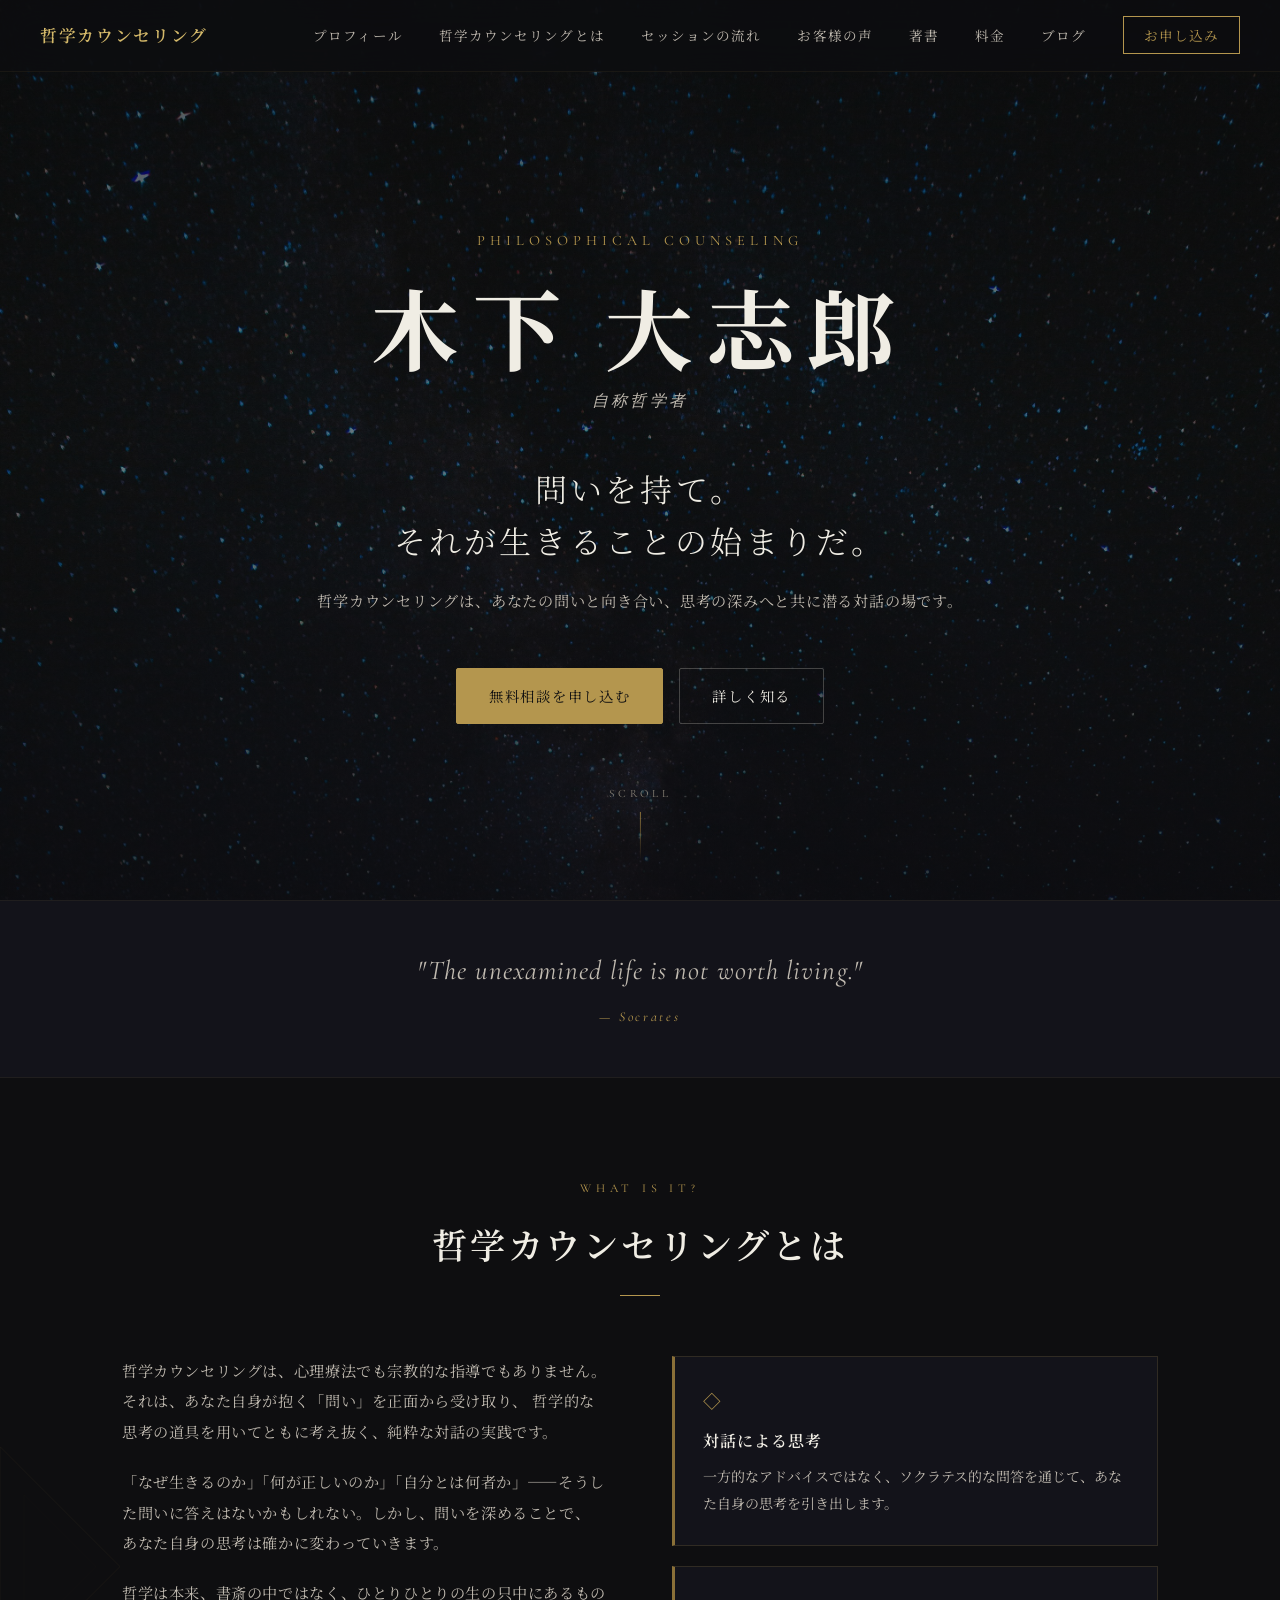
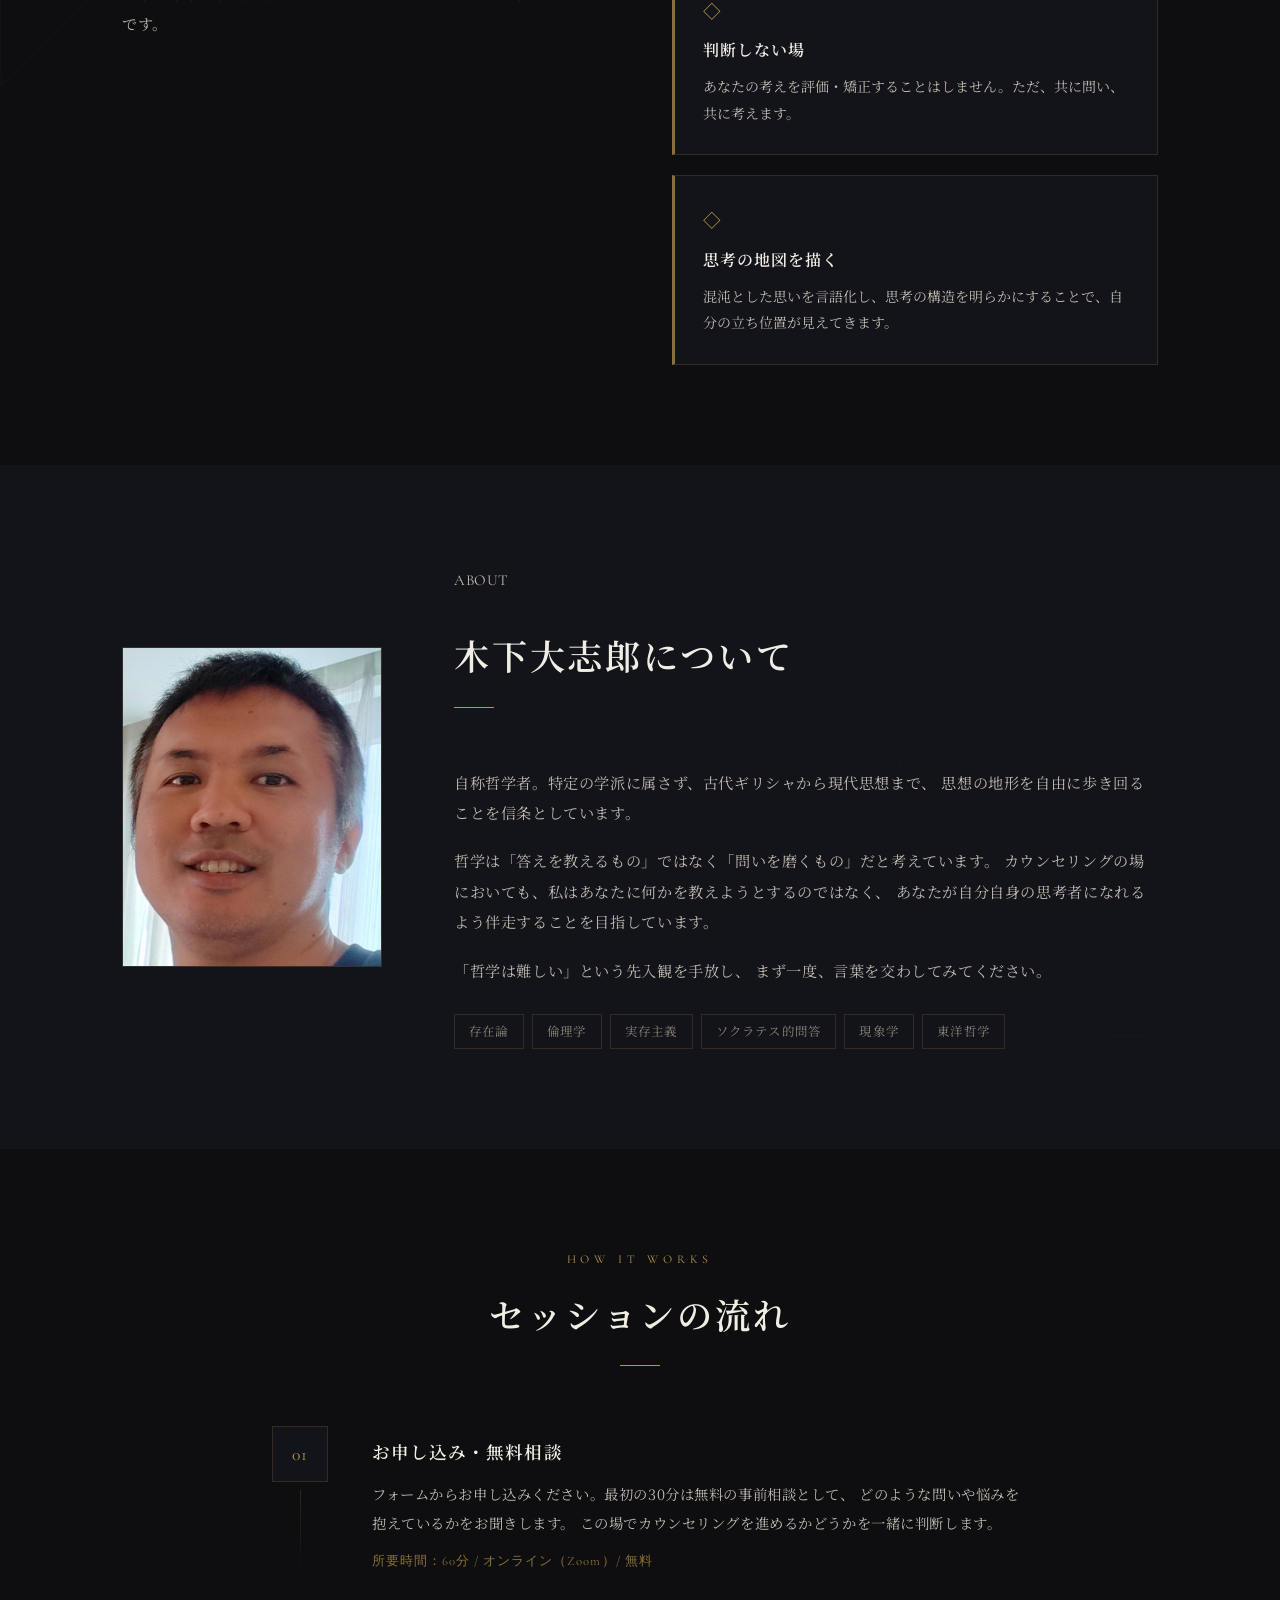
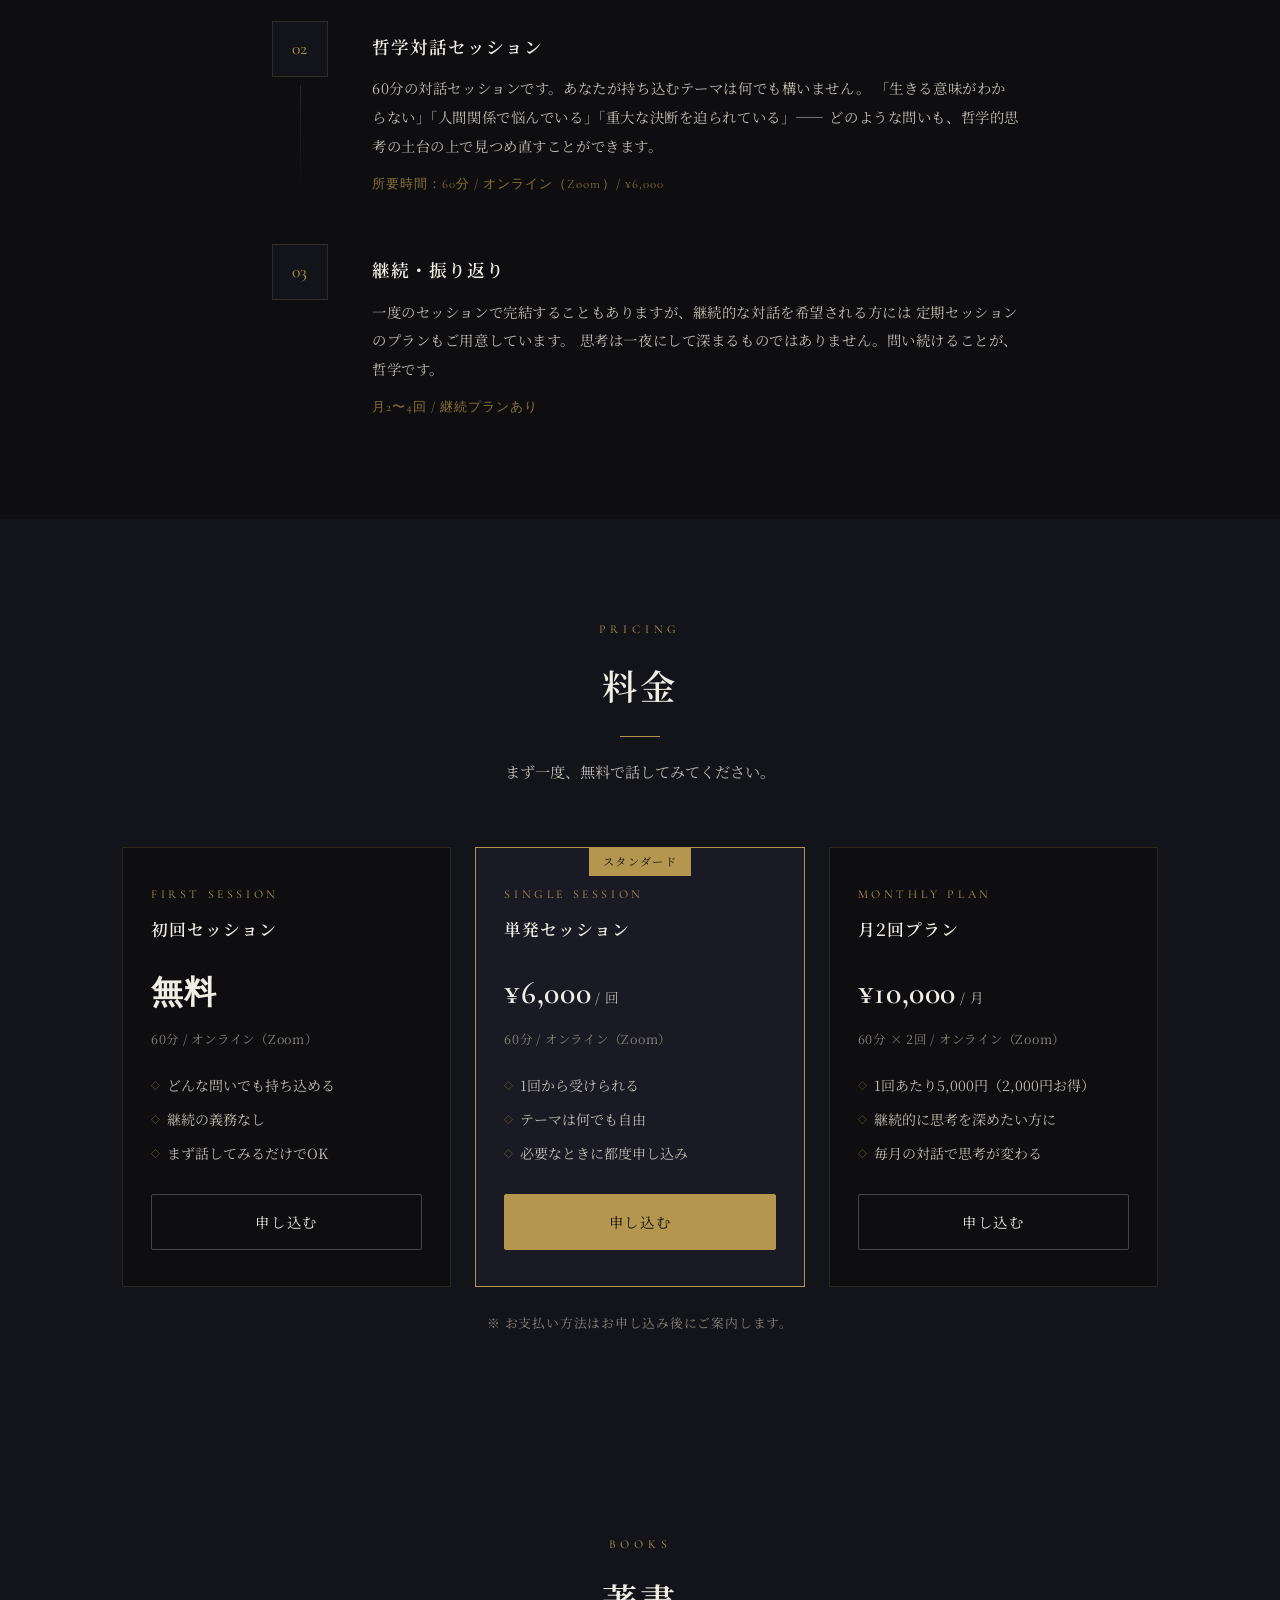
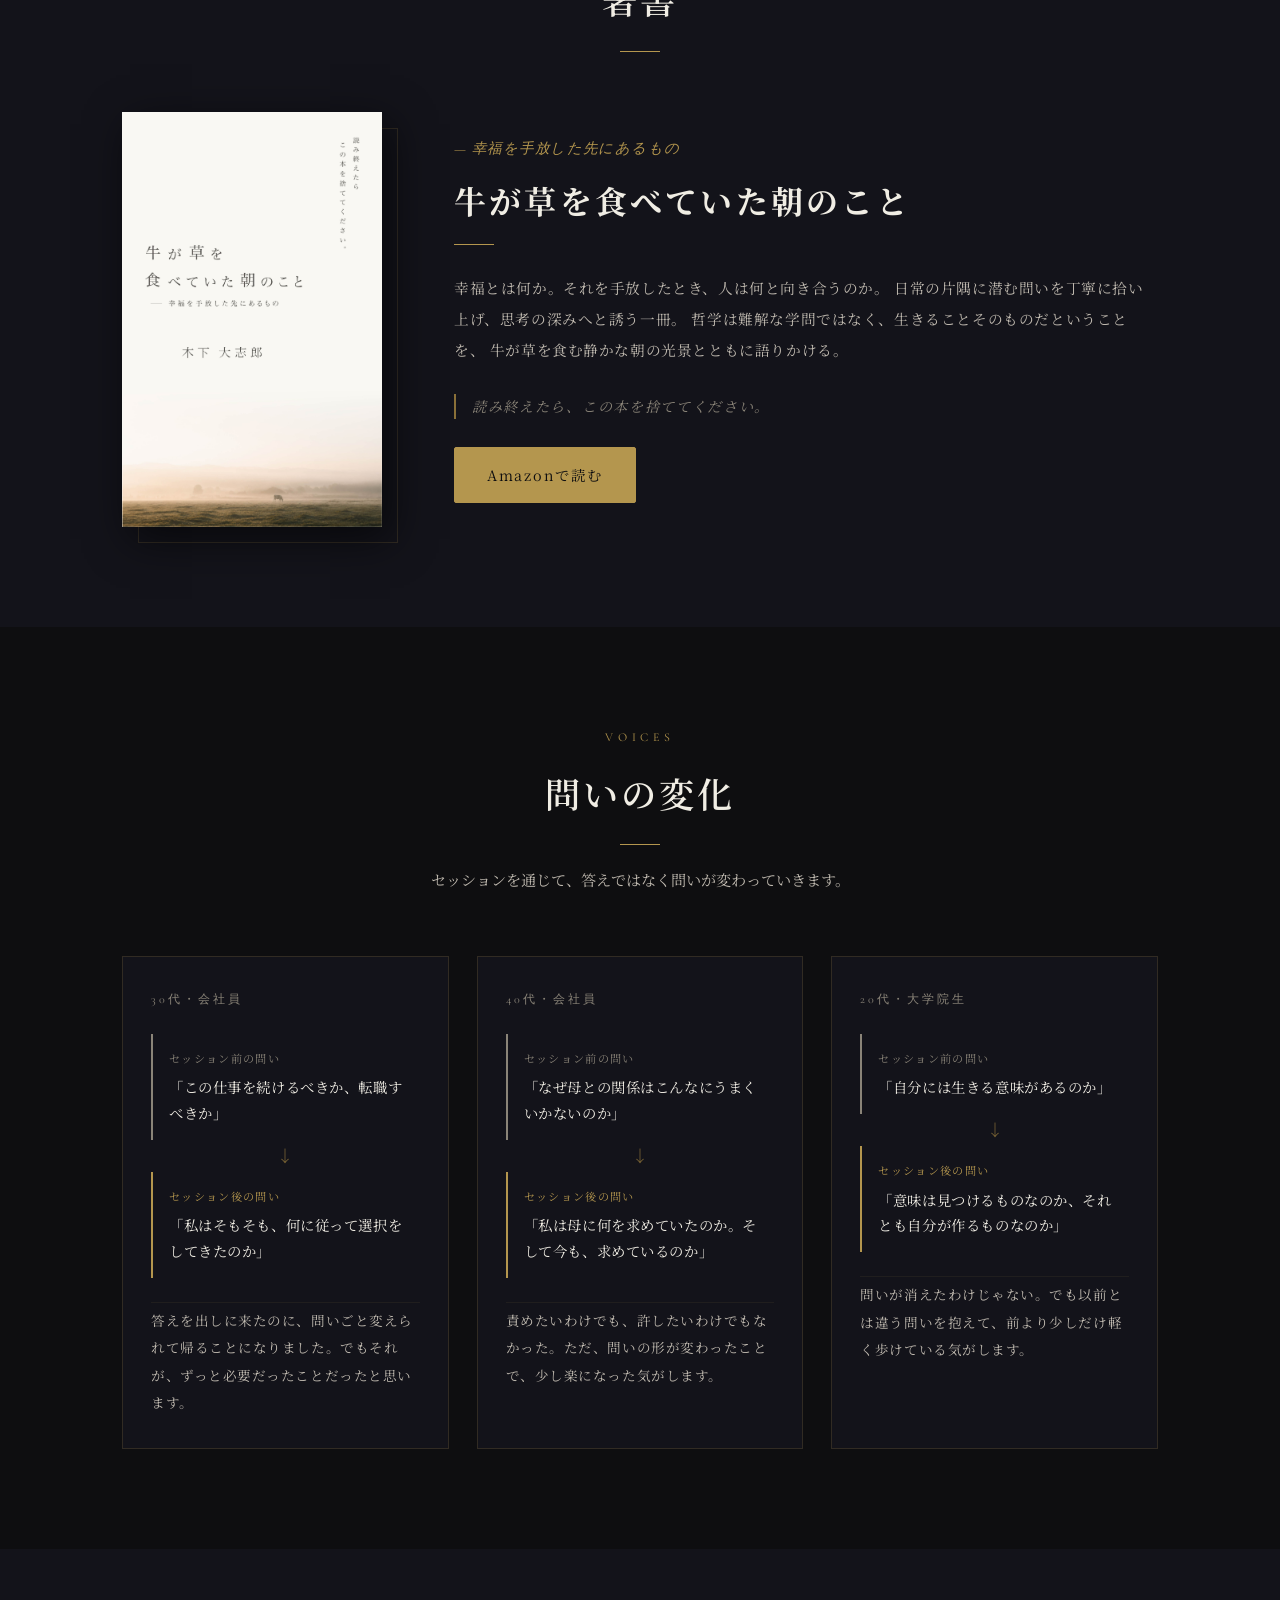
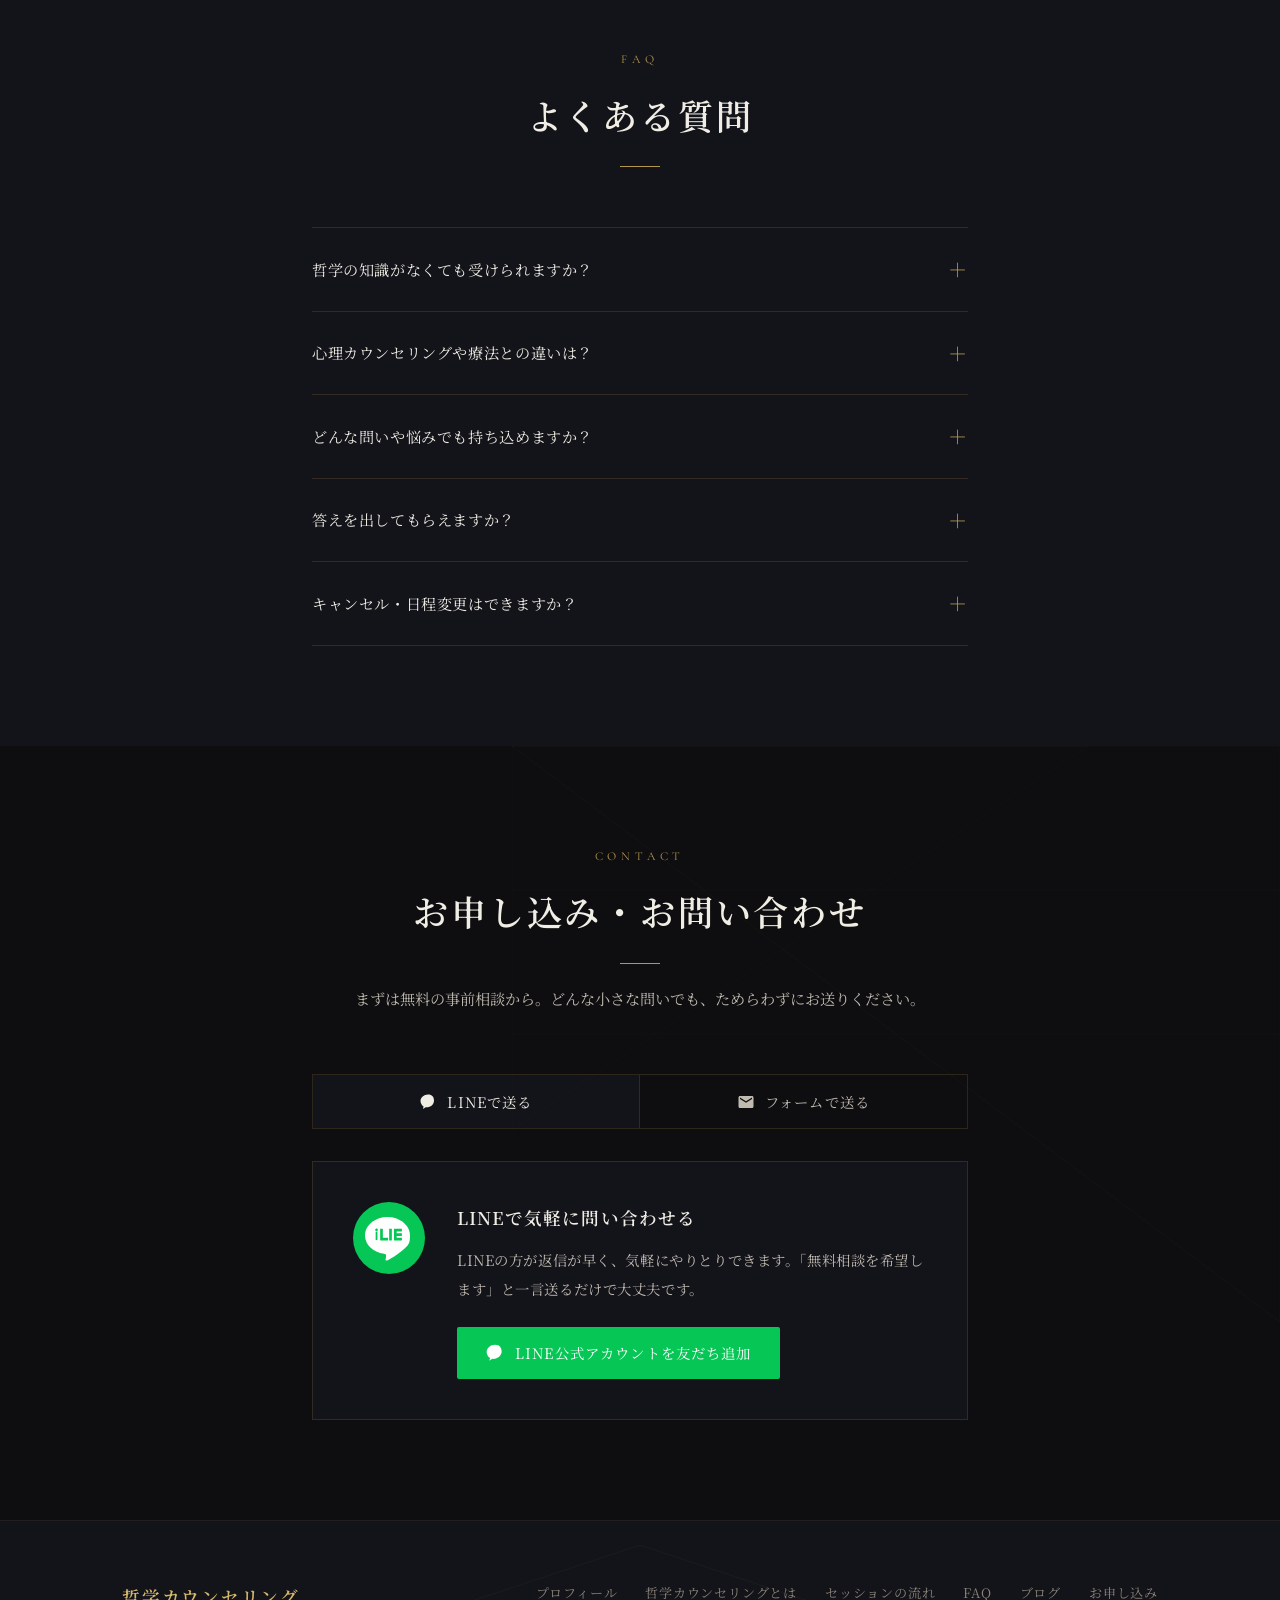
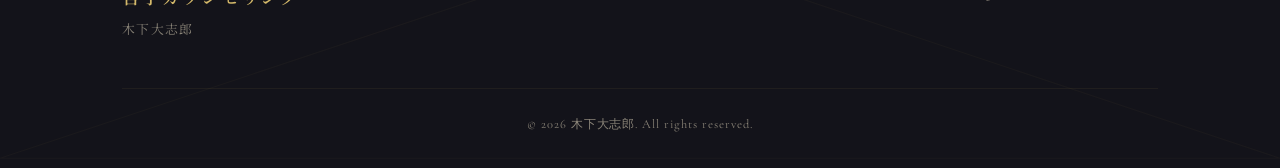
==== index.html @ 16aad07f "fix: ホームページを最新版に戻しブログリンクを追加" ====
<!DOCTYPE html>
<html lang="ja">
<head>
  <meta charset="UTF-8" />
  <meta name="viewport" content="width=device-width, initial-scale=1.0" />
  <title>哲学カウンセリング</title>
  <link rel="stylesheet" href="style.css" />
  <link rel="preconnect" href="https://fonts.googleapis.com" />
  <link rel="preconnect" href="https://fonts.gstatic.com" crossorigin />
  <link href="https://fonts.googleapis.com/css2?family=Noto+Serif+JP:wght@300;400;600;700&family=Shippori+Mincho:wght@400;600;700&family=Cormorant+Garamond:ital,wght@0,300;0,400;0,600;1,300;1,400&display=swap" rel="stylesheet" />
</head>
<body>

  <!-- Navigation -->
  <nav class="nav">
    <div class="nav__logo">哲学カウンセリング</div>
    <ul class="nav__links">
      <li><a href="#about">プロフィール</a></li>
      <li><a href="#what">哲学カウンセリングとは</a></li>
      <li><a href="#flow">セッションの流れ</a></li>
      <li><a href="#voices">お客様の声</a></li>
      <li><a href="#books">著書</a></li>
      <li><a href="#pricing">料金</a></li>
      <li><a href="blog.html">ブログ</a></li>
      <li><a href="#contact" class="nav__cta">お申し込み</a></li>
    </ul>
    <button class="nav__hamburger" aria-label="メニューを開く">
      <span></span><span></span><span></span>
    </button>
  </nav>

  <!-- Hero -->
  <section class="hero" id="top" style="background-image: url('ivana-cajina-asuyh-_ZX54-unsplash.jpg');">
    <div class="hero__geo">
    </div>
    <div class="hero__content">
      <p class="hero__label">Philosophical Counseling</p>
      <h1 class="hero__name">木下&thinsp;大志郎</h1>
      <p class="hero__title">自称哲学者</p>
      <p class="hero__copy">
        問いを持て。<br class="br-sp"/>それが生きることの始まりだ。
      </p>
      <p class="hero__sub">
        哲学カウンセリングは、あなたの問いと向き合い、思考の深みへと共に潜る対話の場です。
      </p>
      <div class="hero__actions">
        <a href="#contact" class="btn btn--primary">無料相談を申し込む</a>
        <a href="#what" class="btn btn--ghost">詳しく知る</a>
      </div>
    </div>
    <div class="hero__scroll">
      <span>scroll</span>
      <div class="hero__scroll-line"></div>
    </div>
  </section>

  <!-- Quote band -->
  <div class="quote-band">
    <div class="quote-band__inner">
      <blockquote>
        <p class="quote-band__text">"The unexamined life is not worth living."</p>
        <cite class="quote-band__cite">— Socrates</cite>
      </blockquote>
    </div>
  </div>

  <!-- What is Philosophical Counseling -->
  <section class="section what" id="what">
    <div class="section__geo-left">
      <svg viewBox="0 0 200 400" xmlns="http://www.w3.org/2000/svg">
        <polygon points="0,0 200,200 0,400" fill="none" stroke="rgba(180,150,80,0.15)" stroke-width="1.5"/>
        <polygon points="40,80 160,200 40,320" fill="none" stroke="rgba(180,150,80,0.08)" stroke-width="1"/>
      </svg>
    </div>
    <div class="container">
      <div class="section__header">
        <p class="section__label">What is it?</p>
        <h2 class="section__title">哲学カウンセリングとは</h2>
        <div class="section__rule"></div>
      </div>
      <div class="what__grid">
        <div class="what__text">
          <p>
            哲学カウンセリングは、心理療法でも宗教的な指導でもありません。それは、あなた自身が抱く「問い」を正面から受け取り、
            哲学的な思考の道具を用いてともに考え抜く、純粋な対話の実践です。
          </p>
          <p>
            「なぜ生きるのか」「何が正しいのか」「自分とは何者か」——そうした問いに答えはないかもしれない。しかし、問いを深めることで、
            あなた自身の思考は確かに変わっていきます。
          </p>
          <p>
            哲学は本来、書斎の中ではなく、ひとりひとりの生の只中にあるものです。
          </p>
        </div>
        <div class="what__cards">
          <div class="card">
            <div class="card__icon">◇</div>
            <h3 class="card__title">対話による思考</h3>
            <p class="card__text">一方的なアドバイスではなく、ソクラテス的な問答を通じて、あなた自身の思考を引き出します。</p>
          </div>
          <div class="card">
            <div class="card__icon">◇</div>
            <h3 class="card__title">判断しない場</h3>
            <p class="card__text">あなたの考えを評価・矯正することはしません。ただ、共に問い、共に考えます。</p>
          </div>
          <div class="card">
            <div class="card__icon">◇</div>
            <h3 class="card__title">思考の地図を描く</h3>
            <p class="card__text">混沌とした思いを言語化し、思考の構造を明らかにすることで、自分の立ち位置が見えてきます。</p>
          </div>
        </div>
      </div>
    </div>
  </section>

  <!-- About -->
  <section class="section about" id="about">
    <div class="about__bg-geo">
      <svg viewBox="0 0 600 600" xmlns="http://www.w3.org/2000/svg">
        <circle cx="300" cy="300" r="280" fill="none" stroke="rgba(180,150,80,0.10)" stroke-width="1"/>
        <circle cx="300" cy="300" r="200" fill="none" stroke="rgba(180,150,80,0.07)" stroke-width="1"/>
        <circle cx="300" cy="300" r="120" fill="none" stroke="rgba(180,150,80,0.05)" stroke-width="1"/>
        <polygon points="300,20 580,580 20,580" fill="none" stroke="rgba(180,150,80,0.08)" stroke-width="1"/>
      </svg>
    </div>
    <div class="container">
      <div class="about__inner">
        <div class="about__image-wrap">
          <div class="about__image-frame">
            <div class="about__image-placeholder">
              <img src="木下.png" alt="木下大志郎" class="about__photo" />
            </div>
            <div class="about__image-deco"></div>
          </div>
        </div>
        <div class="about__content">
          <div class="section__header section__header--left">
            <p class="section__label">About</p>
            <h2 class="section__title">木下大志郎について</h2>
            <div class="section__rule"></div>
          </div>
          <p>
            自称哲学者。特定の学派に属さず、古代ギリシャから現代思想まで、
            思想の地形を自由に歩き回ることを信条としています。
          </p>
          <p>
            哲学は「答えを教えるもの」ではなく「問いを磨くもの」だと考えています。
            カウンセリングの場においても、私はあなたに何かを教えようとするのではなく、
            あなたが自分自身の思考者になれるよう伴走することを目指しています。
          </p>
          <p>
            「哲学は難しい」という先入観を手放し、
            まず一度、言葉を交わしてみてください。
          </p>
          <div class="about__tags">
            <span class="tag">存在論</span>
            <span class="tag">倫理学</span>
            <span class="tag">実存主義</span>
            <span class="tag">ソクラテス的問答</span>
            <span class="tag">現象学</span>
            <span class="tag">東洋哲学</span>
          </div>
        </div>
      </div>
    </div>
  </section>

  <!-- Session Flow -->
  <section class="section flow" id="flow">
    <div class="container">
      <div class="section__header">
        <p class="section__label">How it works</p>
        <h2 class="section__title">セッションの流れ</h2>
        <div class="section__rule"></div>
      </div>
      <div class="flow__steps">
        <div class="step">
          <div class="step__num-wrap">
            <div class="step__num">01</div>
            <div class="step__line"></div>
          </div>
          <div class="step__content">
            <h3 class="step__title">お申し込み・無料相談</h3>
            <p class="step__text">
              フォームからお申し込みください。最初の30分は無料の事前相談として、
              どのような問いや悩みを抱えているかをお聞きします。
              この場でカウンセリングを進めるかどうかを一緒に判断します。
            </p>
            <p class="step__meta">所要時間：60分 / オンライン（Zoom）/ 無料</p>
          </div>
        </div>
        <div class="step">
          <div class="step__num-wrap">
            <div class="step__num">02</div>
            <div class="step__line"></div>
          </div>
          <div class="step__content">
            <h3 class="step__title">哲学対話セッション</h3>
            <p class="step__text">
              60分の対話セッションです。あなたが持ち込むテーマは何でも構いません。
              「生きる意味がわからない」「人間関係で悩んでいる」「重大な決断を迫られている」——
              どのような問いも、哲学的思考の土台の上で見つめ直すことができます。
            </p>
            <p class="step__meta">所要時間：60分 / オンライン（Zoom）/ ¥6,000</p>
          </div>
        </div>
        <div class="step">
          <div class="step__num-wrap">
            <div class="step__num">03</div>
          </div>
          <div class="step__content">
            <h3 class="step__title">継続・振り返り</h3>
            <p class="step__text">
              一度のセッションで完結することもありますが、継続的な対話を希望される方には
              定期セッションのプランもご用意しています。
              思考は一夜にして深まるものではありません。問い続けることが、哲学です。
            </p>
            <p class="step__meta">月2〜4回 / 継続プランあり</p>
          </div>
        </div>
      </div>
    </div>
  </section>

  <!-- Pricing -->
  <section class="section pricing" id="pricing">
    <div class="container">
      <div class="section__header">
        <p class="section__label">Pricing</p>
        <h2 class="section__title">料金</h2>
        <div class="section__rule"></div>
        <p class="section__desc">まず一度、無料で話してみてください。</p>
      </div>
      <div class="pricing__grid">

        <div class="pricing__card">
          <p class="pricing__label">First Session</p>
          <h3 class="pricing__name">初回セッション</h3>
          <div class="pricing__price">
            <span class="pricing__amount">無料</span>
          </div>
          <p class="pricing__duration">60分 / オンライン（Zoom）</p>
          <ul class="pricing__features">
            <li>どんな問いでも持ち込める</li>
            <li>継続の義務なし</li>
            <li>まず話してみるだけでOK</li>
          </ul>
          <a href="#contact" class="btn btn--ghost btn--full">申し込む</a>
        </div>

        <div class="pricing__card pricing__card--featured">
          <p class="pricing__badge">スタンダード</p>
          <p class="pricing__label">Single Session</p>
          <h3 class="pricing__name">単発セッション</h3>
          <div class="pricing__price">
            <span class="pricing__amount">¥6,000</span>
            <span class="pricing__unit">/ 回</span>
          </div>
          <p class="pricing__duration">60分 / オンライン（Zoom）</p>
          <ul class="pricing__features">
            <li>1回から受けられる</li>
            <li>テーマは何でも自由</li>
            <li>必要なときに都度申し込み</li>
          </ul>
          <a href="#contact" class="btn btn--primary btn--full">申し込む</a>
        </div>

        <div class="pricing__card">
          <p class="pricing__label">Monthly Plan</p>
          <h3 class="pricing__name">月2回プラン</h3>
          <div class="pricing__price">
            <span class="pricing__amount">¥10,000</span>
            <span class="pricing__unit">/ 月</span>
          </div>
          <p class="pricing__duration">60分 × 2回 / オンライン（Zoom）</p>
          <ul class="pricing__features">
            <li>1回あたり5,000円（2,000円お得）</li>
            <li>継続的に思考を深めたい方に</li>
            <li>毎月の対話で思考が変わる</li>
          </ul>
          <a href="#contact" class="btn btn--ghost btn--full">申し込む</a>
        </div>

      </div>
      <p class="pricing__note">※ お支払い方法はお申し込み後にご案内します。</p>
    </div>
  </section>

  <!-- Books -->
  <section class="section books" id="books">
    <div class="container">
      <div class="section__header">
        <p class="section__label">Books</p>
        <h2 class="section__title">著書</h2>
        <div class="section__rule"></div>
      </div>
      <div class="books__inner">
        <div class="books__cover-wrap">
          <img src="牛が草を食べていた朝のこと_20260505.jpg" alt="牛が草を食べていた朝のこと" class="books__cover" />
          <div class="books__cover-shadow"></div>
        </div>
        <div class="books__content">
          <p class="books__label">— 幸福を手放した先にあるもの</p>
          <h3 class="books__title">牛が草を食べていた朝のこと</h3>
          <div class="section__rule" style="margin:0 0 28px;"></div>
          <p class="books__desc">
            幸福とは何か。それを手放したとき、人は何と向き合うのか。
            日常の片隅に潜む問いを丁寧に拾い上げ、思考の深みへと誘う一冊。
            哲学は難解な学問ではなく、生きることそのものだということを、
            牛が草を食む静かな朝の光景とともに語りかける。
          </p>
          <p class="books__read">
            読み終えたら、この本を捨ててください。
          </p>
          <div class="books__actions">
            <a class="btn btn--primary" href="https://www.amazon.co.jp/dp/B0GYP7VQJ3" target="_blank" rel="noopener">Amazonで読む</a>
          </div>
        </div>
      </div>
    </div>
  </section>

  <!-- Voices -->
  <section class="section voices" id="voices">
    <div class="container">
      <div class="section__header">
        <p class="section__label">Voices</p>
        <h2 class="section__title">問いの変化</h2>
        <div class="section__rule"></div>
        <p class="section__desc">セッションを通じて、答えではなく問いが変わっていきます。</p>
      </div>
      <div class="voices__grid">

        <div class="voice">
          <div class="voice__meta">30代・会社員</div>
          <div class="voice__flow">
            <div class="voice__block voice__block--before">
              <span class="voice__tag">セッション前の問い</span>
              <p class="voice__q">「この仕事を続けるべきか、転職すべきか」</p>
            </div>
            <div class="voice__arrow">↓</div>
            <div class="voice__block voice__block--after">
              <span class="voice__tag">セッション後の問い</span>
              <p class="voice__q">「私はそもそも、何に従って選択をしてきたのか」</p>
            </div>
          </div>
          <p class="voice__comment">答えを出しに来たのに、問いごと変えられて帰ることになりました。でもそれが、ずっと必要だったことだったと思います。</p>
        </div>

        <div class="voice">
          <div class="voice__meta">40代・会社員</div>
          <div class="voice__flow">
            <div class="voice__block voice__block--before">
              <span class="voice__tag">セッション前の問い</span>
              <p class="voice__q">「なぜ母との関係はこんなにうまくいかないのか」</p>
            </div>
            <div class="voice__arrow">↓</div>
            <div class="voice__block voice__block--after">
              <span class="voice__tag">セッション後の問い</span>
              <p class="voice__q">「私は母に何を求めていたのか。そして今も、求めているのか」</p>
            </div>
          </div>
          <p class="voice__comment">責めたいわけでも、許したいわけでもなかった。ただ、問いの形が変わったことで、少し楽になった気がします。</p>
        </div>

        <div class="voice">
          <div class="voice__meta">20代・大学院生</div>
          <div class="voice__flow">
            <div class="voice__block voice__block--before">
              <span class="voice__tag">セッション前の問い</span>
              <p class="voice__q">「自分には生きる意味があるのか」</p>
            </div>
            <div class="voice__arrow">↓</div>
            <div class="voice__block voice__block--after">
              <span class="voice__tag">セッション後の問い</span>
              <p class="voice__q">「意味は見つけるものなのか、それとも自分が作るものなのか」</p>
            </div>
          </div>
          <p class="voice__comment">問いが消えたわけじゃない。でも以前とは違う問いを抱えて、前より少しだけ軽く歩けている気がします。</p>
        </div>

      </div>
    </div>
  </section>

  <!-- FAQ -->
  <section class="section faq" id="faq">
    <div class="container container--narrow">
      <div class="section__header">
        <p class="section__label">FAQ</p>
        <h2 class="section__title">よくある質問</h2>
        <div class="section__rule"></div>
      </div>
      <div class="faq__list">
        <details class="faq__item">
          <summary class="faq__q">哲学の知識がなくても受けられますか？</summary>
          <div class="faq__a">
            <p>はい、むしろ哲学を学んだことのない方を歓迎しています。「哲学的に考える」とは特別な知識を持つことではなく、問いを丁寧に扱う態度のことです。専門用語を使う必要は一切ありません。</p>
          </div>
        </details>
        <details class="faq__item">
          <summary class="faq__q">心理カウンセリングや療法との違いは？</summary>
          <div class="faq__a">
            <p>心理カウンセリングは感情や心理的な問題の回復を主な目的としますが、哲学カウンセリングは思考そのものを扱います。精神的な症状や診断の必要がある方は、専門の医療機関をお勧めします。哲学カウンセリングは、人生の問いや価値観、意味の探求に向いています。</p>
          </div>
        </details>
        <details class="faq__item">
          <summary class="faq__q">どんな問いや悩みでも持ち込めますか？</summary>
          <div class="faq__a">
            <p>基本的には何でも持ち込んでいただけます。「仕事を続けるべきか」「家族との関係に納得できない」「死ぬことが怖い」「自分が何者かわからない」——大きな問いも、日常の小さな違和感も、哲学的思考の入口になります。</p>
          </div>
        </details>
        <details class="faq__item">
          <summary class="faq__q">答えを出してもらえますか？</summary>
          <div class="faq__a">
            <p>答えを提供することはしません。哲学カウンセリングの目的は、あなたが自分自身の答えを見つけていく力を育てることです。ただし、思考の整理や問いの構造化を通じて、自分の立場が明確になることはよくあります。</p>
          </div>
        </details>
        <details class="faq__item">
          <summary class="faq__q">キャンセル・日程変更はできますか？</summary>
          <div class="faq__a">
            <p>セッション開始の24時間前までにご連絡いただければ、キャンセル・日程変更を承ります。24時間を切ってからのキャンセルはセッション料金の全額を申し受けます。体調不良など急な事情の場合はご相談ください。</p>
          </div>
        </details>
      </div>
    </div>
  </section>

  <!-- Contact / Booking -->
  <section class="section contact" id="contact">
    <div class="contact__geo">
      <svg viewBox="0 0 800 600" xmlns="http://www.w3.org/2000/svg">
        <polygon points="0,0 800,0 800,600" fill="none" stroke="rgba(180,150,80,0.10)" stroke-width="1"/>
        <polygon points="0,0 600,0 0,400" fill="none" stroke="rgba(180,150,80,0.07)" stroke-width="1"/>
        <line x1="0" y1="150" x2="800" y2="150" stroke="rgba(180,150,80,0.05)" stroke-width="1"/>
        <line x1="0" y1="300" x2="800" y2="300" stroke="rgba(180,150,80,0.05)" stroke-width="1"/>
      </svg>
    </div>
    <div class="container container--narrow">
      <div class="section__header">
        <p class="section__label">Contact</p>
        <h2 class="section__title">お申し込み・お問い合わせ</h2>
        <div class="section__rule"></div>
        <p class="section__desc">
          まずは無料の事前相談から。どんな小さな問いでも、ためらわずにお送りください。
        </p>
      </div>

      <!-- Contact method toggle -->
      <div class="contact__tabs" role="tablist">
        <button class="contact__tab contact__tab--active" role="tab" aria-selected="true" data-tab="line">
          <svg class="contact__tab-icon" viewBox="0 0 24 24" xmlns="http://www.w3.org/2000/svg" aria-hidden="true">
            <path d="M12 2C6.48 2 2 5.97 2 10.83c0 2.97 1.61 5.61 4.12 7.3-.18.63-.66 2.28-.76 2.64-.12.44.16.44.34.32.14-.09 2.22-1.5 3.12-2.11.38.05.77.08 1.18.08 5.52 0 10-3.97 10-8.83S17.52 2 12 2z" fill="currentColor"/>
          </svg>
          LINEで送る
        </button>
        <button class="contact__tab" role="tab" aria-selected="false" data-tab="form">
          <svg class="contact__tab-icon" viewBox="0 0 24 24" xmlns="http://www.w3.org/2000/svg" aria-hidden="true">
            <path d="M20 4H4c-1.1 0-2 .9-2 2v12c0 1.1.9 2 2 2h16c1.1 0 2-.9 2-2V6c0-1.1-.9-2-2-2zm0 4l-8 5-8-5V6l8 5 8-5v2z" fill="currentColor"/>
          </svg>
          フォームで送る
        </button>
      </div>

      <!-- LINE panel -->
      <div class="contact__panel" id="panel-line">
        <div class="line-panel">
          <div class="line-panel__icon">
            <svg viewBox="0 0 48 48" xmlns="http://www.w3.org/2000/svg" aria-hidden="true">
              <circle cx="24" cy="24" r="24" fill="#06C755"/>
              <path d="M38 22.3C38 15.5 31.3 10 23 10S8 15.5 8 22.3c0 6.1 5.4 11.2 12.7 12.2.5.1 1.2.3 1.3.8.1.4 0 1.1 0 1.5l-.2 1.1c-.1.4-.4 1.6 1.4.9 1.8-.7 9.7-5.7 13.2-9.8C38 26.9 38 24.6 38 22.3z" fill="white"/>
              <path d="M32.3 25.6h-4.7c-.2 0-.3-.1-.3-.3v-7.2c0-.2.1-.3.3-.3h4.7c.2 0 .3.1.3.3v1.2c0 .2-.1.3-.3.3h-3.2v1.2h3.2c.2 0 .3.1.3.3v1.2c0 .2-.1.3-.3.3h-3.2v1.2h3.2c.2 0 .3.1.3.3v1.2c0 .2-.1.3-.3.3zm-6.7 0h-1.2c-.2 0-.3-.1-.3-.3v-7.2c0-.2.1-.3.3-.3h1.2c.2 0 .3.1.3.3v7.2c0 .2-.1.3-.3.3zm-2.5 0h-4.7c-.2 0-.3-.1-.3-.3v-7.2c0-.2.1-.3.3-.3h1.2c.2 0 .3.1.3.3v5.7h3.2c.2 0 .3.1.3.3v1.2c0 .2-.1.3-.3.3zm-6.8-6h-1.2v5.7h1.2v-5.7zm-.6-2c-.5 0-.9.4-.9.9s.4.9.9.9.9-.4.9-.9-.4-.9-.9-.9z" fill="#06C755"/>
            </svg>
          </div>
          <div class="line-panel__body">
            <h3 class="line-panel__title">LINEで気軽に問い合わせる</h3>
            <p class="line-panel__desc">
              LINEの方が返信が早く、気軽にやりとりできます。「無料相談を希望します」と一言送るだけで大丈夫です。
            </p>
            <!-- LINE公式アカウント開設後、href を実際のURLに変更してください -->
            <a class="btn btn--line" href="https://line.me/R/ti/p/@tpo1885a" target="_blank" rel="noopener">
              <svg viewBox="0 0 24 24" xmlns="http://www.w3.org/2000/svg" aria-hidden="true" width="20" height="20">
                <path d="M12 2C6.48 2 2 5.97 2 10.83c0 2.97 1.61 5.61 4.12 7.3-.18.63-.66 2.28-.76 2.64-.12.44.16.44.34.32.14-.09 2.22-1.5 3.12-2.11.38.05.77.08 1.18.08 5.52 0 10-3.97 10-8.83S17.52 2 12 2z" fill="white"/>
              </svg>
              LINE公式アカウントを友だち追加
            </a>
          </div>
        </div>
      </div>

      <!-- Form panel -->
      <div class="contact__panel contact__panel--hidden" id="panel-form">
      <form class="form" id="contactForm" novalidate>
        <div class="form__row">
          <div class="form__group">
            <label class="form__label" for="name">お名前 <span class="form__req">*</span></label>
            <input class="form__input" type="text" id="name" name="name" placeholder="木下 太郎" required />
          </div>
          <div class="form__group">
            <label class="form__label" for="email">メールアドレス <span class="form__req">*</span></label>
            <input class="form__input" type="email" id="email" name="email" placeholder="example@email.com" required />
          </div>
        </div>
        <div class="form__group">
          <label class="form__label" for="type">ご希望の内容</label>
          <select class="form__select" id="type" name="type">
            <option value="">選択してください</option>
            <option value="free">無料事前相談（30分）</option>
            <option value="single">単発セッション（60分）</option>
            <option value="monthly">定期セッション（月2〜4回）</option>
            <option value="other">その他・まずは質問したい</option>
          </select>
        </div>
        <div class="form__group">
          <label class="form__label" for="message">お持ちの問い・ご相談内容 <span class="form__req">*</span></label>
          <textarea class="form__textarea" id="message" name="message" rows="5" placeholder="今どんなことで悩んでいるか、どんな問いを抱えているか、ざっくりと書いていただければ結構です。" required></textarea>
        </div>
        <div class="form__group form__group--check">
          <label class="form__checkbox">
            <input type="checkbox" id="agree" name="agree" required />
            <span class="form__checkbox-mark"></span>
            <span><a href="privacy.html" target="_blank" style="color:var(--gold);text-decoration:underline;text-underline-offset:3px;">プライバシーポリシー</a>に同意します</span>
          </label>
        </div>
        <button class="btn btn--primary btn--full" type="submit">送信する</button>
        <p class="form__note">※ 2〜3営業日以内にご返信いたします。</p>
      </form>
      <div class="form__success" id="formSuccess" aria-live="polite" hidden>
        <div class="form__success-icon">◇</div>
        <h3>送信が完了しました</h3>
        <p>お問い合わせありがとうございます。<br/>2〜3営業日以内にメールにてご返信いたします。</p>
      </div>
      </div><!-- /panel-form -->
    </div>
  </section>

  <!-- Footer -->
  <footer class="footer">
    <div class="footer__geo">
      <svg viewBox="0 0 1200 200" xmlns="http://www.w3.org/2000/svg">
        <polygon points="0,200 600,0 1200,200" fill="none" stroke="rgba(180,150,80,0.10)" stroke-width="1"/>
      </svg>
    </div>
    <div class="container">
      <div class="footer__inner">
        <div class="footer__brand">
          <p class="footer__name">哲学カウンセリング</p>
          <p class="footer__tagline">木下大志郎</p>
        </div>
        <nav class="footer__nav">
          <a href="#about">プロフィール</a>
          <a href="#what">哲学カウンセリングとは</a>
          <a href="#flow">セッションの流れ</a>
          <a href="#faq">FAQ</a>
          <a href="blog.html">ブログ</a>
          <a href="#contact">お申し込み</a>
        </nav>
      </div>
      <div class="footer__bottom">
        <p class="footer__copy">&copy; 2026 木下大志郎. All rights reserved.</p>
      </div>
    </div>
  </footer>

  <script src="script.js"></script>
</body>
</html>
---- style.css ----
/* ==========================================
   Base & Reset
   ========================================== */
*, *::before, *::after { box-sizing: border-box; margin: 0; padding: 0; }

:root {
  --bg:        #0e0e10;
  --bg-2:      #13131a;
  --bg-3:      #1a1a24;
  --gold:      #b4964e;
  --gold-lt:   #d4b96a;
  --gold-dk:   #8a7038;
  --text:      #f0ede4;
  --text-muted:#c0bab0;
  --text-dim:  #8a8478;
  --border:    rgba(180,150,80,0.18);
  --border-lt: rgba(180,150,80,0.08);
  --radius:    2px;
  --ff-jp:     'Noto Serif JP', 'Shippori Mincho', serif;
  --ff-en:     'Cormorant Garamond', Georgia, serif;
  --max-w:     1100px;
  --max-w-narrow: 720px;
  --nav-h:     72px;
  --section-py: 100px;
  --transition: 0.3s cubic-bezier(0.25, 0.46, 0.45, 0.94);
}

html { scroll-behavior: smooth; font-size: 16px; }

body {
  background: var(--bg);
  color: var(--text);
  font-family: var(--ff-jp);
  line-height: 1.8;
  -webkit-font-smoothing: antialiased;
  overflow-x: hidden;
}

img { display: block; max-width: 100%; }

a { color: inherit; text-decoration: none; }

::selection { background: var(--gold-dk); color: var(--text); }

/* ==========================================
   Scrollbar
   ========================================== */
::-webkit-scrollbar { width: 4px; }
::-webkit-scrollbar-track { background: var(--bg); }
::-webkit-scrollbar-thumb { background: var(--gold-dk); border-radius: 2px; }

/* ==========================================
   Container
   ========================================== */
.container {
  width: 100%;
  max-width: var(--max-w);
  margin: 0 auto;
  padding: 0 32px;
}
.container--narrow {
  max-width: var(--max-w-narrow);
}

/* ==========================================
   Navigation
   ========================================== */
.nav {
  position: fixed;
  top: 0; left: 0; right: 0;
  z-index: 100;
  height: var(--nav-h);
  display: flex;
  align-items: center;
  justify-content: space-between;
  padding: 0 40px;
  background: rgba(14,14,16,0.85);
  backdrop-filter: blur(16px);
  border-bottom: 1px solid var(--border-lt);
  transition: background var(--transition);
}

.nav__logo {
  font-family: var(--ff-jp);
  font-weight: 600;
  font-size: 1.05rem;
  letter-spacing: 0.1em;
  color: var(--gold-lt);
}

.nav__links {
  display: flex;
  align-items: center;
  gap: 36px;
  list-style: none;
}

.nav__links a {
  font-size: 0.85rem;
  letter-spacing: 0.08em;
  color: var(--text-muted);
  transition: color var(--transition);
}
.nav__links a:hover { color: var(--text); }

.nav__cta {
  padding: 8px 20px;
  border: 1px solid var(--gold);
  color: var(--gold) !important;
  letter-spacing: 0.1em;
  transition: background var(--transition), color var(--transition) !important;
}
.nav__cta:hover {
  background: var(--gold);
  color: var(--bg) !important;
}

.nav__hamburger {
  display: none;
  flex-direction: column;
  gap: 5px;
  background: none;
  border: none;
  cursor: pointer;
  padding: 4px;
}
.nav__hamburger span {
  display: block;
  width: 24px;
  height: 1px;
  background: var(--text);
  transition: var(--transition);
}

/* ==========================================
   Hero
   ========================================== */
.hero {
  position: relative;
  min-height: 100vh;
  display: flex;
  align-items: center;
  justify-content: center;
  padding: calc(var(--nav-h) + 60px) 32px 80px;
  overflow: hidden;
  background-size: cover;
  background-position: center top;
  background-repeat: no-repeat;
}
.hero::before {
  content: '';
  position: absolute;
  inset: 0;
  background: linear-gradient(
    to bottom,
    rgba(10,10,14,0.65) 0%,
    rgba(10,10,14,0.50) 50%,
    rgba(10,10,14,0.80) 100%
  );
  z-index: 0;
}

.hero__geo {
  position: absolute;
  inset: 0;
  z-index: 0;
}
.geo-bg {
  width: 100%;
  height: 100%;
}

.hero__content {
  position: relative;
  z-index: 1;
  text-align: center;
  max-width: 780px;
}

.hero__label {
  font-family: var(--ff-en);
  font-size: 0.9rem;
  letter-spacing: 0.35em;
  color: var(--gold);
  text-transform: uppercase;
  margin-bottom: 24px;
}

.hero__name {
  font-family: var(--ff-jp);
  font-size: clamp(3rem, 7vw, 5.5rem);
  font-weight: 700;
  letter-spacing: 0.15em;
  line-height: 1.1;
  color: var(--text);
  margin-bottom: 12px;
}

.hero__title {
  font-family: var(--ff-en);
  font-size: 1rem;
  font-style: italic;
  color: var(--text-muted);
  letter-spacing: 0.2em;
  margin-bottom: 48px;
}

.hero__copy {
  font-size: clamp(1.4rem, 3vw, 2rem);
  font-weight: 300;
  letter-spacing: 0.1em;
  line-height: 1.6;
  color: var(--text);
  margin-bottom: 20px;
}

.hero__sub {
  font-size: 0.95rem;
  color: var(--text-muted);
  line-height: 2;
  margin-bottom: 52px;
  letter-spacing: 0.05em;
}

.hero__actions {
  display: flex;
  gap: 16px;
  justify-content: center;
  flex-wrap: wrap;
}

.hero__scroll {
  position: absolute;
  bottom: 40px;
  left: 50%;
  transform: translateX(-50%);
  display: flex;
  flex-direction: column;
  align-items: center;
  gap: 8px;
  z-index: 1;
}
.hero__scroll span {
  font-family: var(--ff-en);
  font-size: 0.7rem;
  letter-spacing: 0.3em;
  color: var(--text-dim);
  text-transform: uppercase;
}
.hero__scroll-line {
  width: 1px;
  height: 48px;
  background: linear-gradient(to bottom, var(--gold-dk), transparent);
  animation: scrollPulse 2s ease-in-out infinite;
}
@keyframes scrollPulse {
  0%, 100% { opacity: 0.4; transform: scaleY(1); }
  50% { opacity: 1; transform: scaleY(1.1); }
}

/* ==========================================
   Buttons
   ========================================== */
.btn {
  display: inline-flex;
  align-items: center;
  justify-content: center;
  padding: 14px 32px;
  font-family: var(--ff-jp);
  font-size: 0.9rem;
  letter-spacing: 0.12em;
  border-radius: var(--radius);
  cursor: pointer;
  transition: var(--transition);
  border: 1px solid transparent;
}
.btn--primary {
  background: var(--gold);
  color: var(--bg);
  border-color: var(--gold);
}
.btn--primary:hover {
  background: var(--gold-lt);
  border-color: var(--gold-lt);
}
.btn--ghost {
  background: transparent;
  color: var(--text);
  border-color: rgba(232,228,216,0.25);
}
.btn--ghost:hover {
  border-color: var(--text);
}
.btn--full { width: 100%; }

/* ==========================================
   Quote Band
   ========================================== */
.quote-band {
  background: var(--bg-2);
  border-top: 1px solid var(--border-lt);
  border-bottom: 1px solid var(--border-lt);
  padding: 48px 32px;
}
.quote-band__inner {
  max-width: var(--max-w);
  margin: 0 auto;
  text-align: center;
}
.quote-band__text {
  font-family: var(--ff-en);
  font-style: italic;
  font-size: clamp(1.2rem, 2.5vw, 1.7rem);
  color: var(--text-muted);
  letter-spacing: 0.04em;
  line-height: 1.6;
}
.quote-band__cite {
  display: block;
  margin-top: 12px;
  font-family: var(--ff-en);
  font-size: 0.85rem;
  letter-spacing: 0.2em;
  color: var(--gold);
}

/* ==========================================
   Sections - Common
   ========================================== */
.section {
  position: relative;
  padding: var(--section-py) 0;
  overflow: hidden;
}

.section__header {
  text-align: center;
  margin-bottom: 60px;
}
.section__header--left {
  text-align: left;
}

.section__label {
  font-family: var(--ff-en);
  font-size: 0.75rem;
  letter-spacing: 0.4em;
  text-transform: uppercase;
  color: var(--gold);
  margin-bottom: 12px;
}

.section__title {
  font-size: clamp(1.5rem, 3vw, 2.2rem);
  font-weight: 600;
  letter-spacing: 0.08em;
  color: var(--text);
  margin-bottom: 20px;
}

.section__rule {
  width: 40px;
  height: 1px;
  background: var(--gold);
  margin: 0 auto;
}
.section__header--left .section__rule { margin: 0; }

.section__desc {
  margin-top: 20px;
  color: var(--text-muted);
  line-height: 2;
  font-size: 0.95rem;
}

/* ==========================================
   What section
   ========================================== */
.what { background: var(--bg); }

.section__geo-left {
  position: absolute;
  left: 0;
  top: 50%;
  transform: translateY(-50%);
  width: 120px;
  opacity: 0.5;
}

.what__grid {
  display: grid;
  grid-template-columns: 1fr 1fr;
  gap: 64px;
  align-items: start;
}

.what__text p {
  color: var(--text-muted);
  font-size: 0.95rem;
  line-height: 2;
  letter-spacing: 0.04em;
  margin-bottom: 20px;
}
.what__text p:last-child { margin-bottom: 0; }

.what__cards {
  display: flex;
  flex-direction: column;
  gap: 20px;
}

.card {
  padding: 28px 28px;
  background: var(--bg-2);
  border: 1px solid var(--border);
  border-left: 3px solid var(--gold-dk);
  transition: border-color var(--transition), transform var(--transition);
}
.card:hover {
  border-left-color: var(--gold);
  transform: translateX(4px);
}

.card__icon {
  color: var(--gold);
  font-size: 1.1rem;
  margin-bottom: 10px;
}

.card__title {
  font-size: 1rem;
  font-weight: 600;
  letter-spacing: 0.06em;
  margin-bottom: 8px;
  color: var(--text);
}

.card__text {
  font-size: 0.875rem;
  color: var(--text-muted);
  line-height: 1.9;
}

/* ==========================================
   About section
   ========================================== */
.about { background: var(--bg-2); }

.about__bg-geo {
  position: absolute;
  right: -100px;
  top: 50%;
  transform: translateY(-50%);
  width: 500px;
  opacity: 0.3;
  pointer-events: none;
}

.about__inner {
  display: grid;
  grid-template-columns: auto 1fr;
  gap: 72px;
  align-items: center;
}

.about__image-wrap {
  flex-shrink: 0;
}

.about__image-frame {
  position: relative;
  width: 260px;
}

.about__image-placeholder {
  width: 260px;
  height: 320px;
  background: var(--bg-3);
  border: 1px solid var(--border);
  display: flex;
  align-items: center;
  justify-content: center;
}
.about__photo {
  width: 100%;
  height: 100%;
  object-fit: cover;
  object-position: center top;
  display: block;
}
.about__initials {
  font-size: 4rem;
  color: var(--gold-dk);
  font-weight: 700;
}

.about__image-deco {
  position: absolute;
  top: 16px;
  left: 16px;
  right: -16px;
  bottom: -16px;
  border: 1px solid var(--border);
  z-index: -1;
}

.about__content p {
  font-size: 0.95rem;
  color: var(--text-muted);
  line-height: 2;
  margin-bottom: 18px;
  letter-spacing: 0.04em;
}
.about__content p:last-of-type { margin-bottom: 28px; }

.about__tags {
  display: flex;
  flex-wrap: wrap;
  gap: 8px;
}

.tag {
  padding: 5px 14px;
  border: 1px solid var(--border);
  font-size: 0.78rem;
  letter-spacing: 0.1em;
  color: var(--text-dim);
  transition: border-color var(--transition), color var(--transition);
}
.tag:hover {
  border-color: var(--gold-dk);
  color: var(--gold);
}

/* ==========================================
   Flow section
   ========================================== */
.flow { background: var(--bg); }

.flow__steps {
  display: flex;
  flex-direction: column;
  gap: 0;
  max-width: 760px;
  margin: 0 auto;
}

.step {
  display: grid;
  grid-template-columns: 80px 1fr;
  gap: 32px;
  padding-bottom: 48px;
}
.step:last-child { padding-bottom: 0; }

.step__num-wrap {
  display: flex;
  flex-direction: column;
  align-items: center;
  gap: 0;
}

.step__num {
  width: 56px;
  height: 56px;
  border: 1px solid var(--border);
  display: flex;
  align-items: center;
  justify-content: center;
  font-family: var(--ff-en);
  font-size: 1.1rem;
  color: var(--gold);
  letter-spacing: 0.05em;
  flex-shrink: 0;
  background: var(--bg-2);
}

.step__line {
  width: 1px;
  flex: 1;
  min-height: 32px;
  background: linear-gradient(to bottom, var(--border), transparent);
  margin-top: 8px;
}

.step__content {
  padding-top: 10px;
}

.step__title {
  font-size: 1.1rem;
  font-weight: 600;
  letter-spacing: 0.06em;
  margin-bottom: 12px;
  color: var(--text);
}

.step__text {
  font-size: 0.9rem;
  color: var(--text-muted);
  line-height: 2;
  margin-bottom: 12px;
  letter-spacing: 0.04em;
}

.step__meta {
  font-size: 0.8rem;
  color: var(--gold-dk);
  letter-spacing: 0.08em;
  font-family: var(--ff-en);
}

/* ==========================================
   FAQ section
   ========================================== */
.faq { background: var(--bg-2); }

.faq__list {
  display: flex;
  flex-direction: column;
  gap: 0;
}

.faq__item {
  border-top: 1px solid var(--border);
}
/* ==========================================
   Pricing section
   ========================================== */
.pricing { background: var(--bg-2); }

.pricing__grid {
  display: grid;
  grid-template-columns: repeat(3, 1fr);
  gap: 24px;
  margin-bottom: 24px;
}

.pricing__card {
  position: relative;
  padding: 36px 28px;
  background: var(--bg);
  border: 1px solid var(--border);
  display: flex;
  flex-direction: column;
  gap: 0;
  transition: border-color var(--transition);
}
.pricing__card:hover { border-color: var(--gold-dk); }

.pricing__card--featured {
  border-color: var(--gold);
  background: var(--bg-3);
}
.pricing__card--featured:hover { border-color: var(--gold-lt); }

.pricing__badge {
  position: absolute;
  top: -1px;
  left: 50%;
  transform: translateX(-50%);
  background: var(--gold);
  color: var(--bg);
  font-size: 0.7rem;
  letter-spacing: 0.12em;
  padding: 4px 14px;
  white-space: nowrap;
}

.pricing__label {
  font-family: var(--ff-en);
  font-size: 0.75rem;
  letter-spacing: 0.3em;
  color: var(--gold);
  text-transform: uppercase;
  margin-bottom: 8px;
}

.pricing__name {
  font-size: 1.05rem;
  font-weight: 600;
  letter-spacing: 0.06em;
  color: var(--text);
  margin-bottom: 20px;
}

.pricing__price {
  display: flex;
  align-items: baseline;
  gap: 4px;
  margin-bottom: 6px;
}

.pricing__amount {
  font-family: var(--ff-en);
  font-size: 2rem;
  font-weight: 600;
  color: var(--text);
  letter-spacing: 0.02em;
}

.pricing__unit {
  font-size: 0.85rem;
  color: var(--text-muted);
  letter-spacing: 0.06em;
}

.pricing__duration {
  font-size: 0.78rem;
  color: var(--text-dim);
  letter-spacing: 0.06em;
  margin-bottom: 24px;
}

.pricing__features {
  list-style: none;
  display: flex;
  flex-direction: column;
  gap: 10px;
  margin-bottom: 28px;
  flex: 1;
}
.pricing__features li {
  font-size: 0.875rem;
  color: var(--text-muted);
  padding-left: 16px;
  position: relative;
  line-height: 1.7;
}
.pricing__features li::before {
  content: '◇';
  position: absolute;
  left: 0;
  color: var(--gold-dk);
  font-size: 0.55rem;
  top: 5px;
}

.pricing__note {
  text-align: center;
  font-size: 0.8rem;
  color: var(--text-dim);
  letter-spacing: 0.06em;
}

@media (max-width: 900px) {
  .pricing__grid { grid-template-columns: 1fr; max-width: 420px; margin: 0 auto 24px; }
}

.faq__item:last-child { border-bottom: 1px solid var(--border); }

.faq__q {
  display: flex;
  justify-content: space-between;
  align-items: center;
  padding: 24px 0;
  cursor: pointer;
  font-size: 0.95rem;
  letter-spacing: 0.04em;
  color: var(--text);
  list-style: none;
  user-select: none;
  gap: 20px;
}
.faq__q::-webkit-details-marker { display: none; }
.faq__q::after {
  content: '＋';
  color: var(--gold);
  font-size: 1.2rem;
  flex-shrink: 0;
  transition: transform var(--transition);
  font-style: normal;
}
details[open] .faq__q::after {
  content: '−';
}

.faq__a {
  padding: 0 0 24px;
}
.faq__a p {
  font-size: 0.9rem;
  color: var(--text-muted);
  line-height: 2;
  letter-spacing: 0.04em;
}

/* ==========================================
   Contact section
   ========================================== */
.contact {
  background: var(--bg);
  position: relative;
}

.contact__geo {
  position: absolute;
  top: 0; right: 0;
  width: 60%;
  opacity: 0.4;
  pointer-events: none;
}

/* Tabs */
.contact__tabs {
  display: grid;
  grid-template-columns: 1fr 1fr;
  gap: 0;
  margin-bottom: 32px;
  border: 1px solid var(--border);
}

.contact__tab {
  display: flex;
  align-items: center;
  justify-content: center;
  gap: 10px;
  padding: 16px 24px;
  background: transparent;
  border: none;
  color: var(--text-muted);
  font-family: var(--ff-jp);
  font-size: 0.9rem;
  letter-spacing: 0.08em;
  cursor: pointer;
  transition: var(--transition);
}
.contact__tab:first-child {
  border-right: 1px solid var(--border);
}
.contact__tab:hover {
  color: var(--text);
  background: var(--bg-2);
}
.contact__tab--active {
  color: var(--text);
  background: var(--bg-2);
}
.contact__tab-icon {
  width: 18px;
  height: 18px;
  flex-shrink: 0;
}

/* Panels */
.contact__panel { display: block; }
.contact__panel--hidden { display: none; }

/* LINE panel */
.line-panel {
  display: flex;
  gap: 32px;
  align-items: flex-start;
  padding: 40px;
  background: var(--bg-2);
  border: 1px solid var(--border);
}

.line-panel__icon {
  flex-shrink: 0;
  width: 72px;
  height: 72px;
}
.line-panel__icon svg { width: 100%; height: 100%; }

.line-panel__body { flex: 1; }

.line-panel__title {
  font-size: 1.1rem;
  font-weight: 600;
  letter-spacing: 0.06em;
  margin-bottom: 12px;
  color: var(--text);
}

.line-panel__desc {
  font-size: 0.9rem;
  color: var(--text-muted);
  line-height: 2;
  margin-bottom: 24px;
  letter-spacing: 0.04em;
}

.btn--line {
  display: inline-flex;
  align-items: center;
  gap: 10px;
  padding: 13px 28px;
  background: #06C755;
  color: #fff;
  font-family: var(--ff-jp);
  font-size: 0.9rem;
  letter-spacing: 0.08em;
  border: none;
  border-radius: var(--radius);
  cursor: pointer;
  text-decoration: none;
  transition: background var(--transition);
}
.btn--line:hover { background: #05b34c; }

.line-panel__note {
  margin-top: 12px;
  font-size: 0.78rem;
  color: var(--text-dim);
  letter-spacing: 0.06em;
}

@media (max-width: 600px) {
  .line-panel {
    flex-direction: column;
    gap: 20px;
    padding: 28px 20px;
  }
  .line-panel__icon { width: 56px; height: 56px; }
}

/* ==========================================
   Form
   ========================================== */
.form {
  display: flex;
  flex-direction: column;
  gap: 20px;
}

.form__row {
  display: grid;
  grid-template-columns: 1fr 1fr;
  gap: 20px;
}

.form__group {
  display: flex;
  flex-direction: column;
  gap: 8px;
}

.form__label {
  font-size: 0.82rem;
  letter-spacing: 0.1em;
  color: var(--text-muted);
}

.form__req { color: var(--gold); }

.form__input,
.form__select,
.form__textarea {
  width: 100%;
  padding: 12px 16px;
  background: var(--bg-2);
  border: 1px solid var(--border);
  color: var(--text);
  font-family: var(--ff-jp);
  font-size: 0.9rem;
  border-radius: var(--radius);
  outline: none;
  transition: border-color var(--transition);
  appearance: none;
}
.form__input:focus,
.form__select:focus,
.form__textarea:focus {
  border-color: var(--gold-dk);
}
.form__input::placeholder,
.form__textarea::placeholder {
  color: var(--text-dim);
}

.form__select {
  background-image: url("data:image/svg+xml,%3Csvg xmlns='http://www.w3.org/2000/svg' width='12' height='8' viewBox='0 0 12 8'%3E%3Cpath d='M1 1l5 5 5-5' stroke='%238a7038' stroke-width='1.5' fill='none'/%3E%3C/svg%3E");
  background-repeat: no-repeat;
  background-position: right 16px center;
  padding-right: 40px;
  cursor: pointer;
}

.form__textarea { resize: vertical; line-height: 1.8; }

.form__group--check {
  flex-direction: row;
  align-items: center;
  padding: 16px;
  background: var(--bg-3);
  border: 1px solid var(--border);
}

.form__checkbox {
  display: flex;
  align-items: center;
  gap: 12px;
  cursor: pointer;
  font-size: 0.9rem;
  color: var(--text);
}
.form__checkbox input { display: none; }
.form__checkbox-mark {
  width: 22px;
  height: 22px;
  border: 2px solid var(--gold-dk);
  flex-shrink: 0;
  display: flex;
  align-items: center;
  justify-content: center;
  transition: var(--transition);
}
.form__checkbox input:checked + .form__checkbox-mark {
  background: var(--gold);
  border-color: var(--gold);
}
.form__checkbox input:checked + .form__checkbox-mark::after {
  content: '✓';
  color: var(--bg);
  font-size: 0.75rem;
}

.form__note {
  font-size: 0.8rem;
  color: var(--text-dim);
  text-align: center;
  letter-spacing: 0.05em;
}

.form__success {
  text-align: center;
  padding: 60px 20px;
  border: 1px solid var(--border);
  background: var(--bg-2);
}
.form__success-icon {
  font-size: 2rem;
  color: var(--gold);
  margin-bottom: 20px;
}
.form__success h3 {
  font-size: 1.2rem;
  letter-spacing: 0.1em;
  margin-bottom: 12px;
  color: var(--text);
}
.form__success p {
  font-size: 0.9rem;
  color: var(--text-muted);
  line-height: 2;
}

/* ==========================================
   Footer
   ========================================== */
.footer {
  background: var(--bg-2);
  border-top: 1px solid var(--border-lt);
  padding: 60px 0 32px;
  position: relative;
  overflow: hidden;
}

.footer__geo {
  position: absolute;
  bottom: 0; left: 0; right: 0;
  opacity: 0.5;
}

.footer__inner {
  display: flex;
  justify-content: space-between;
  align-items: start;
  gap: 40px;
  flex-wrap: wrap;
  margin-bottom: 48px;
}

.footer__name {
  font-size: 1.1rem;
  font-weight: 600;
  letter-spacing: 0.1em;
  color: var(--gold-lt);
  margin-bottom: 4px;
}
.footer__tagline {
  font-size: 0.8rem;
  color: var(--text-dim);
  letter-spacing: 0.1em;
}

.footer__nav {
  display: flex;
  gap: 28px;
  flex-wrap: wrap;
}
.footer__nav a {
  font-size: 0.82rem;
  color: var(--text-dim);
  letter-spacing: 0.06em;
  transition: color var(--transition);
}
.footer__nav a:hover { color: var(--text-muted); }

.footer__bottom {
  border-top: 1px solid var(--border-lt);
  padding-top: 24px;
  text-align: center;
}
.footer__copy {
  font-size: 0.78rem;
  color: var(--text-dim);
  letter-spacing: 0.08em;
  font-family: var(--ff-en);
}

/* ==========================================
   Voices section
   ========================================== */
.voices { background: var(--bg); }

.voices__grid {
  display: grid;
  grid-template-columns: repeat(3, 1fr);
  gap: 28px;
}

.voice {
  padding: 32px 28px;
  background: var(--bg-2);
  border: 1px solid var(--border);
  display: flex;
  flex-direction: column;
  gap: 24px;
}

.voice__meta {
  font-family: var(--ff-en);
  font-size: 0.75rem;
  letter-spacing: 0.25em;
  color: var(--text-dim);
  text-transform: uppercase;
}

.voice__flow {
  display: flex;
  flex-direction: column;
  gap: 8px;
}

.voice__block {
  padding: 14px 16px;
  border-left: 2px solid var(--border);
}
.voice__block--before { border-left-color: var(--text-dim); }
.voice__block--after  { border-left-color: var(--gold); }

.voice__tag {
  display: block;
  font-size: 0.7rem;
  letter-spacing: 0.12em;
  margin-bottom: 6px;
}
.voice__block--before .voice__tag { color: var(--text-dim); }
.voice__block--after  .voice__tag { color: var(--gold); }

.voice__q {
  font-size: 0.9rem;
  color: var(--text);
  line-height: 1.8;
  letter-spacing: 0.04em;
}

.voice__arrow {
  text-align: center;
  color: var(--gold-dk);
  font-size: 1rem;
  line-height: 1;
}

.voice__comment {
  font-size: 0.85rem;
  color: var(--text-muted);
  line-height: 2;
  letter-spacing: 0.04em;
  padding-top: 4px;
  border-top: 1px solid var(--border-lt);
}

@media (max-width: 900px) {
  .voices__grid { grid-template-columns: 1fr; }
}

/* ==========================================
   Books section
   ========================================== */
.books { background: var(--bg-2); }

.books__inner {
  display: grid;
  grid-template-columns: 260px 1fr;
  gap: 72px;
  align-items: center;
}

.books__cover-wrap {
  position: relative;
  flex-shrink: 0;
}

.books__cover {
  width: 260px;
  height: auto;
  display: block;
  position: relative;
  z-index: 1;
  box-shadow: 8px 12px 40px rgba(0,0,0,0.6);
}

.books__cover-shadow {
  position: absolute;
  top: 16px;
  left: 16px;
  right: -16px;
  bottom: -16px;
  border: 1px solid var(--border);
  z-index: 0;
}

.books__label {
  font-family: var(--ff-en);
  font-style: italic;
  font-size: 0.9rem;
  color: var(--gold);
  letter-spacing: 0.1em;
  margin-bottom: 14px;
}

.books__title {
  font-size: clamp(1.4rem, 2.5vw, 2rem);
  font-weight: 700;
  letter-spacing: 0.1em;
  line-height: 1.5;
  color: var(--text);
  margin-bottom: 20px;
}

.books__desc {
  font-size: 0.92rem;
  color: var(--text-muted);
  line-height: 2.1;
  letter-spacing: 0.04em;
  margin-bottom: 28px;
}

.books__read {
  font-size: 0.88rem;
  color: var(--text-dim);
  letter-spacing: 0.12em;
  font-style: italic;
  padding-left: 16px;
  border-left: 2px solid var(--gold-dk);
  margin-bottom: 28px;
}

.books__actions {
  display: flex;
  gap: 12px;
}

@media (max-width: 760px) {
  .books__inner {
    grid-template-columns: 1fr;
    gap: 36px;
  }
  .books__cover {
    width: 180px;
    margin: 0 auto;
  }
}

/* ==========================================
   Privacy Policy page
   ========================================== */
.privacy {
  padding: calc(var(--nav-h) + 60px) 0 100px;
}

.privacy__header {
  margin-bottom: 56px;
  display: flex;
  flex-direction: column;
  gap: 12px;
}

.privacy__title {
  font-size: clamp(1.6rem, 3vw, 2.2rem);
  font-weight: 600;
  letter-spacing: 0.08em;
  color: var(--text);
}

.privacy__updated {
  font-size: 0.8rem;
  color: var(--text-dim);
  letter-spacing: 0.08em;
  font-family: var(--ff-en);
  margin-top: 4px;
}

.privacy__body {
  display: flex;
  flex-direction: column;
  gap: 0;
  border-top: 1px solid var(--border);
}

.privacy__section {
  padding: 36px 0;
  border-bottom: 1px solid var(--border-lt);
}

.privacy__h2 {
  font-size: 1rem;
  font-weight: 600;
  letter-spacing: 0.08em;
  color: var(--gold-lt);
  margin-bottom: 14px;
}

.privacy__section p {
  font-size: 0.9rem;
  color: var(--text-muted);
  line-height: 2;
  letter-spacing: 0.04em;
  margin-bottom: 12px;
}
.privacy__section p:last-child { margin-bottom: 0; }

.privacy__list {
  list-style: none;
  margin: 12px 0;
  display: flex;
  flex-direction: column;
  gap: 6px;
}
.privacy__list li {
  font-size: 0.9rem;
  color: var(--text-muted);
  line-height: 1.8;
  padding-left: 16px;
  position: relative;
}
.privacy__list li::before {
  content: '◇';
  position: absolute;
  left: 0;
  color: var(--gold-dk);
  font-size: 0.6rem;
  top: 5px;
}

.privacy__link {
  color: var(--gold);
  text-decoration: underline;
  text-underline-offset: 3px;
}
.privacy__link:hover { color: var(--gold-lt); }

.privacy__back {
  margin-top: 56px;
}

/* ==========================================
   Animations - reveal on scroll
   ========================================== */
.reveal {
  opacity: 0;
  transform: translateY(24px);
  transition: opacity 0.7s ease, transform 0.7s ease;
}
.reveal.visible {
  opacity: 1;
  transform: none;
}
.reveal-delay-1 { transition-delay: 0.1s; }
.reveal-delay-2 { transition-delay: 0.2s; }
.reveal-delay-3 { transition-delay: 0.3s; }

/* ==========================================
   Responsive
   ========================================== */
@media (max-width: 900px) {
  :root { --section-py: 72px; }

  .nav__links { display: none; }
  .nav__hamburger { display: flex; }
  .nav { padding: 0 24px; }

  .what__grid { grid-template-columns: 1fr; gap: 40px; }
  .section__geo-left { display: none; }

  .about__inner { grid-template-columns: 1fr; gap: 40px; }
  .about__image-frame { width: 200px; margin: 0 auto; }
  .about__image-placeholder { width: 200px; height: 240px; }

  .form__row { grid-template-columns: 1fr; }
}

@media (max-width: 600px) {
  :root { --section-py: 56px; }

  .container { padding: 0 20px; }
  .nav { padding: 0 20px; }

  .hero { padding-top: calc(var(--nav-h) + 40px); }
  .hero__actions { flex-direction: column; }
  .btn { width: 100%; }

  .step { grid-template-columns: 60px 1fr; gap: 16px; }
  .step__num { width: 44px; height: 44px; font-size: 0.95rem; }

  .footer__inner { flex-direction: column; }
  .footer__nav { flex-direction: column; gap: 12px; }

  .br-sp { display: none; }
}

/* Mobile nav open state */
.nav--open .nav__links {
  display: flex;
  flex-direction: column;
  position: fixed;
  top: var(--nav-h);
  left: 0; right: 0;
  background: rgba(14,14,16,0.98);
  padding: 32px 24px;
  gap: 24px;
  border-bottom: 1px solid var(--border-lt);
}
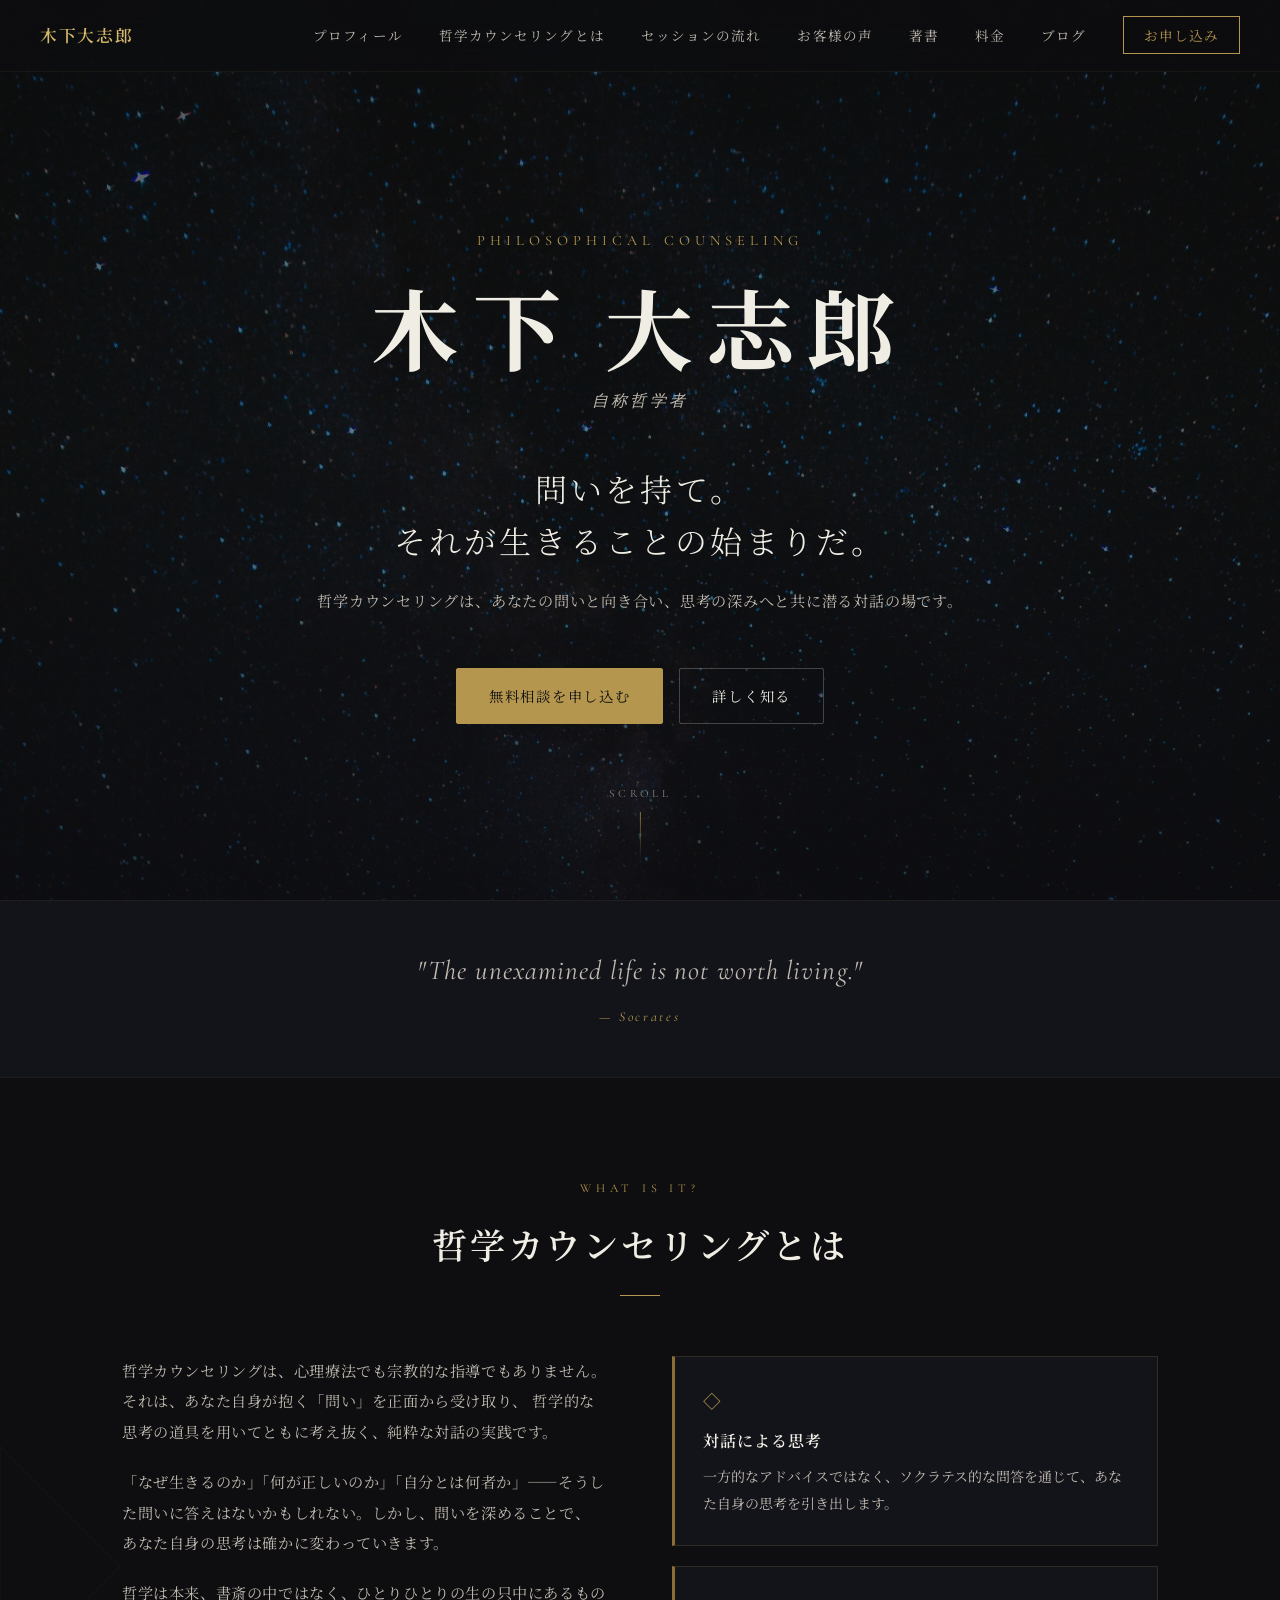
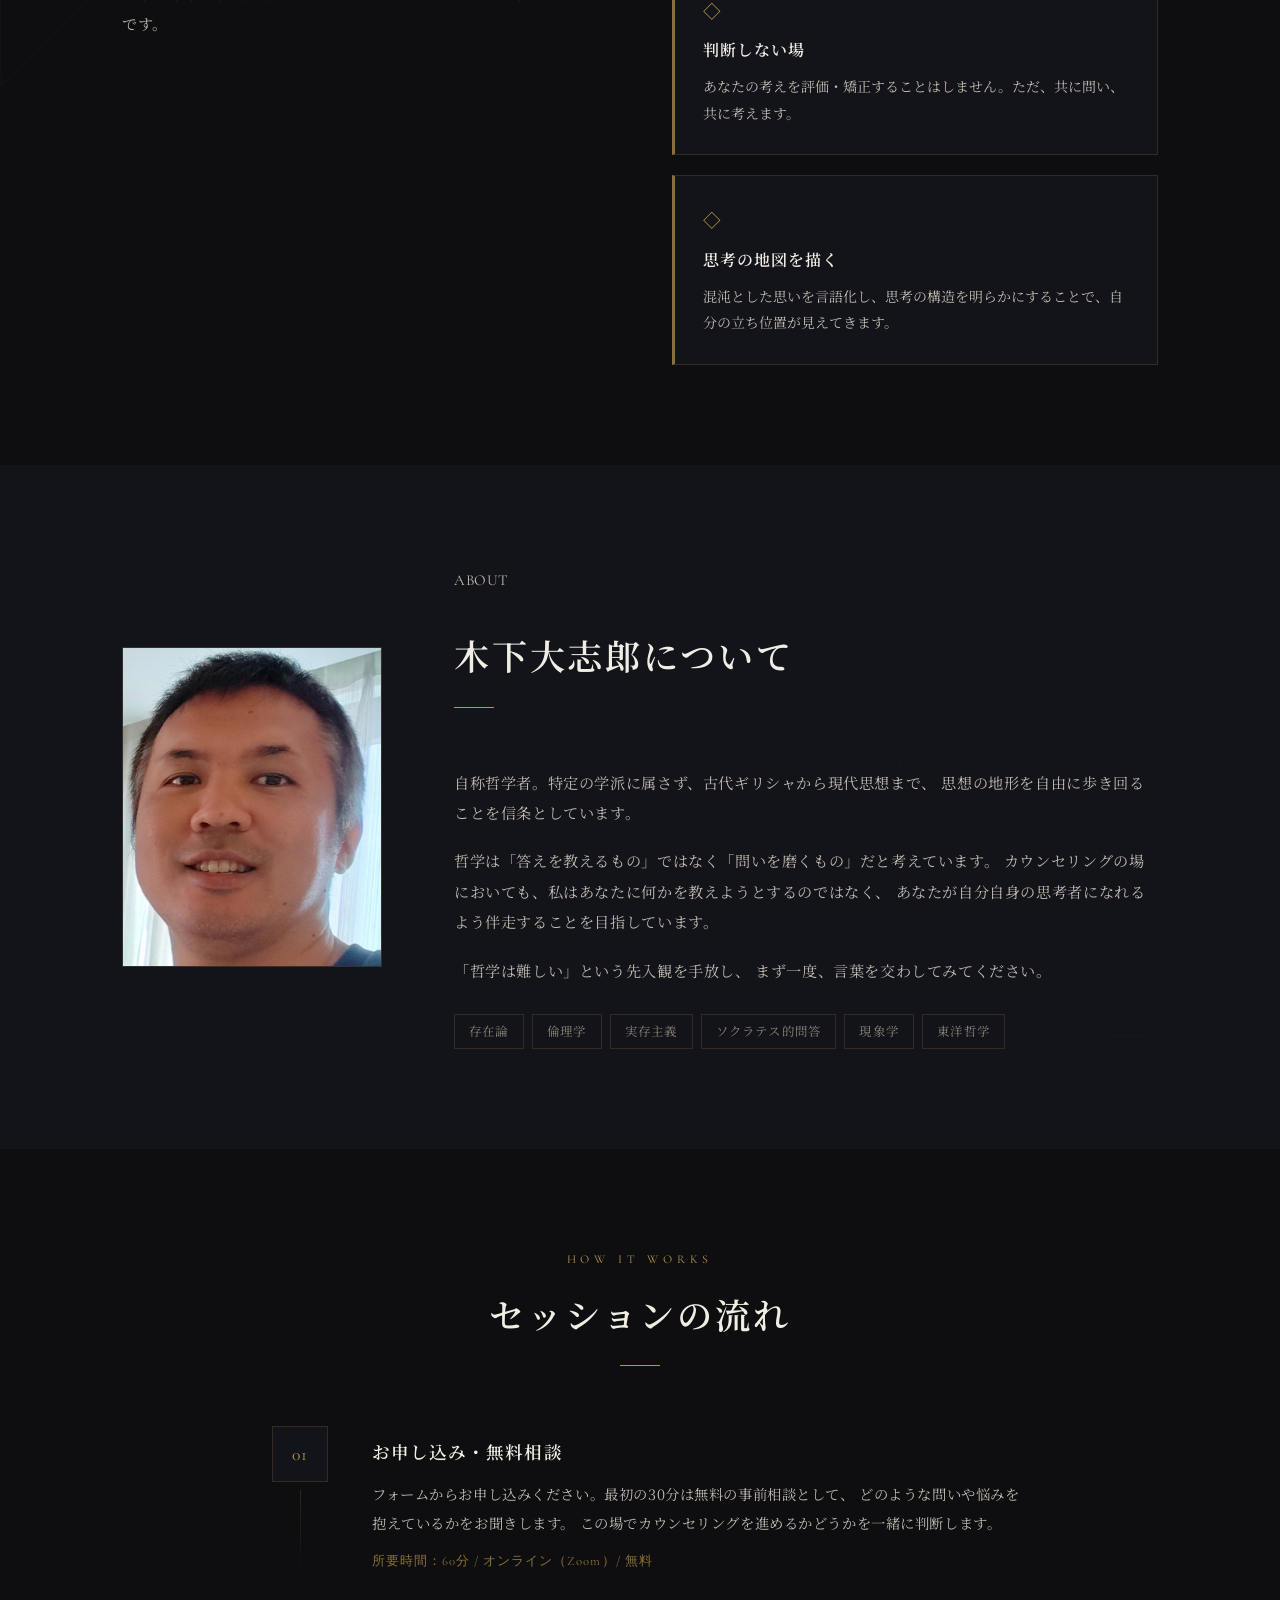
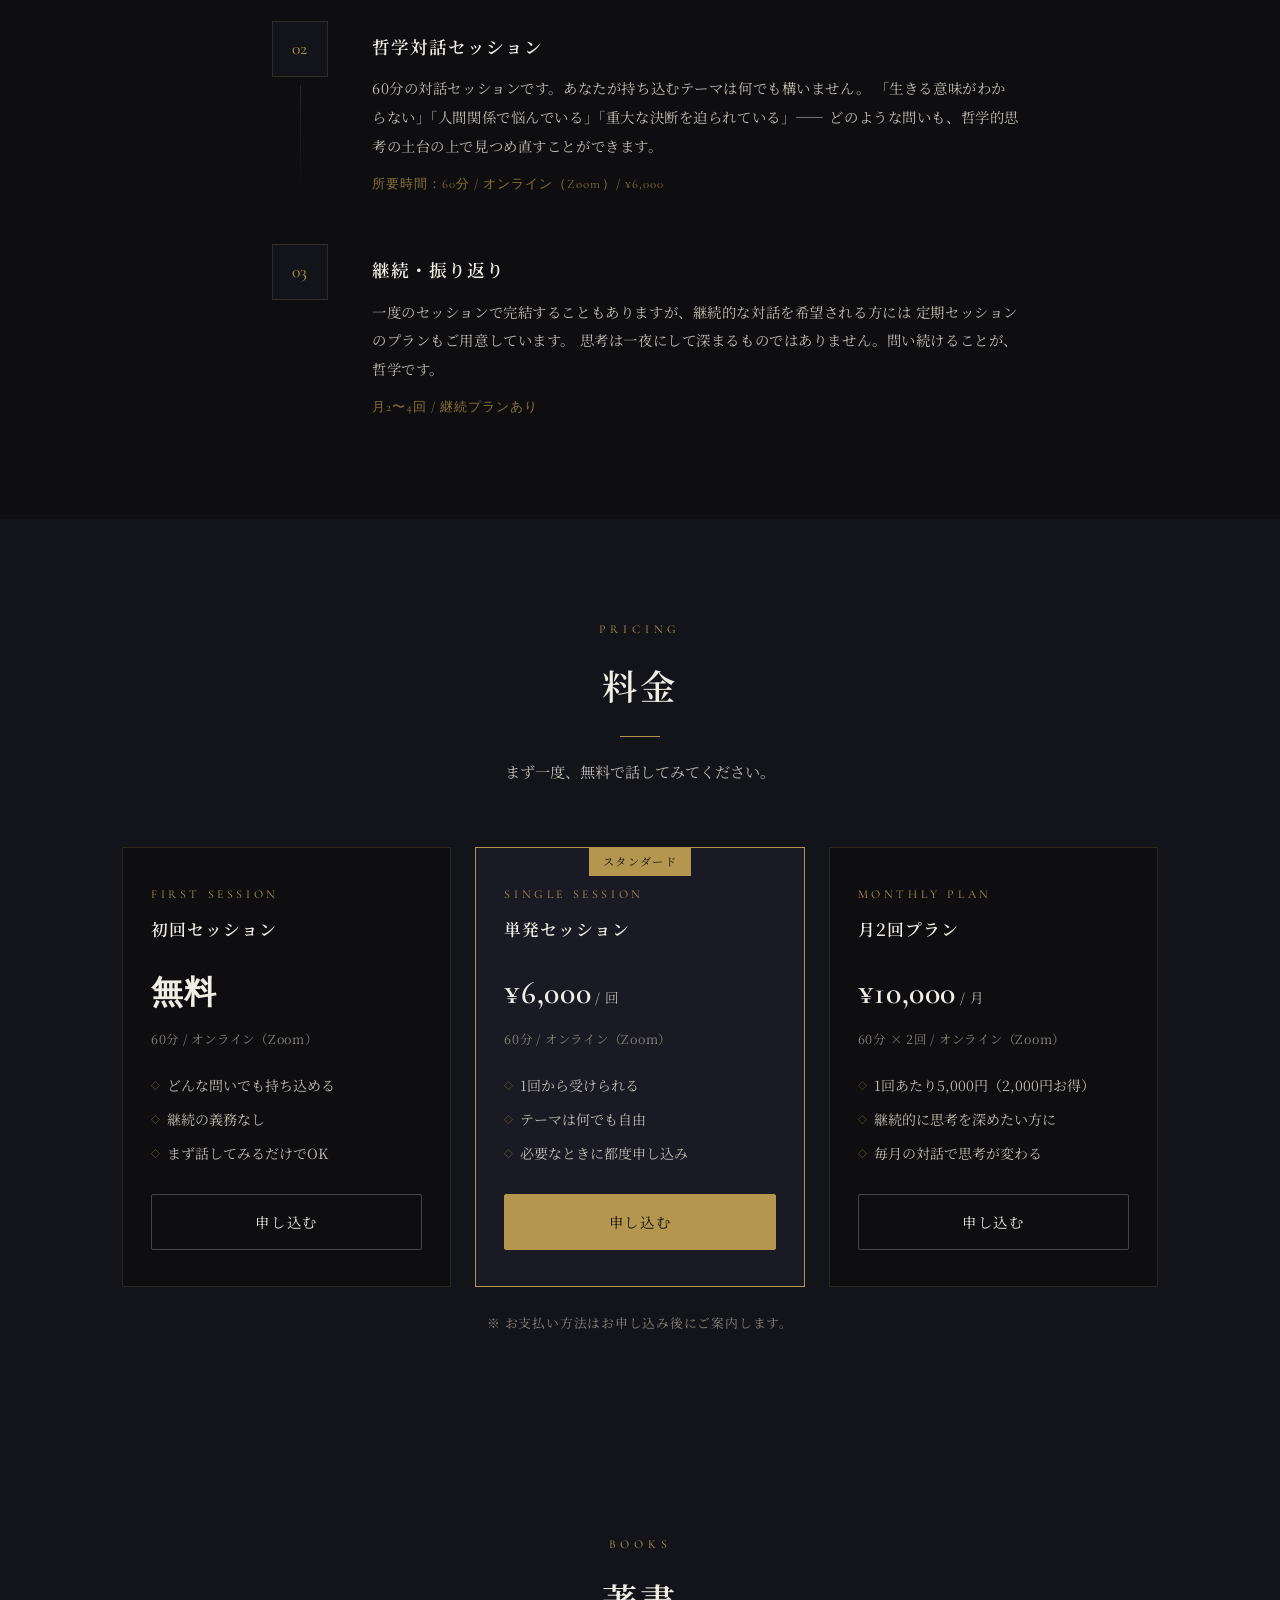
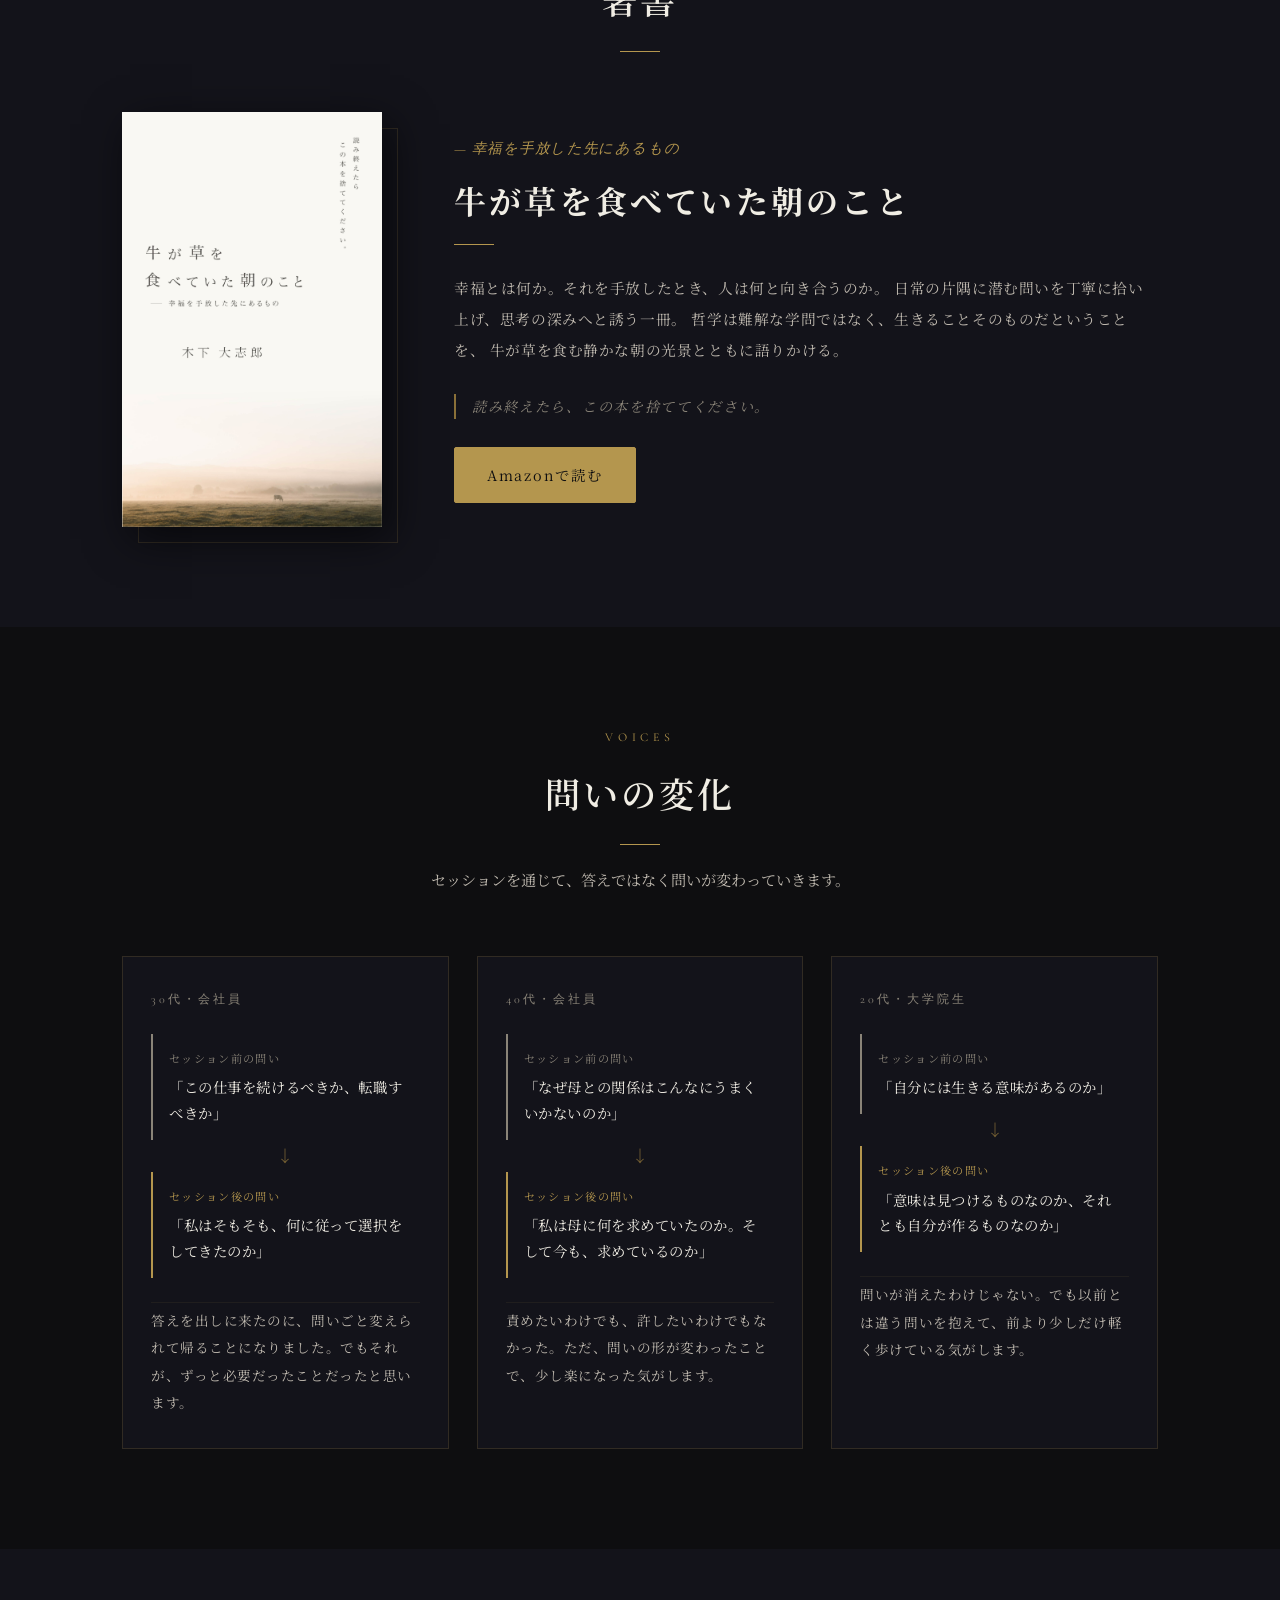
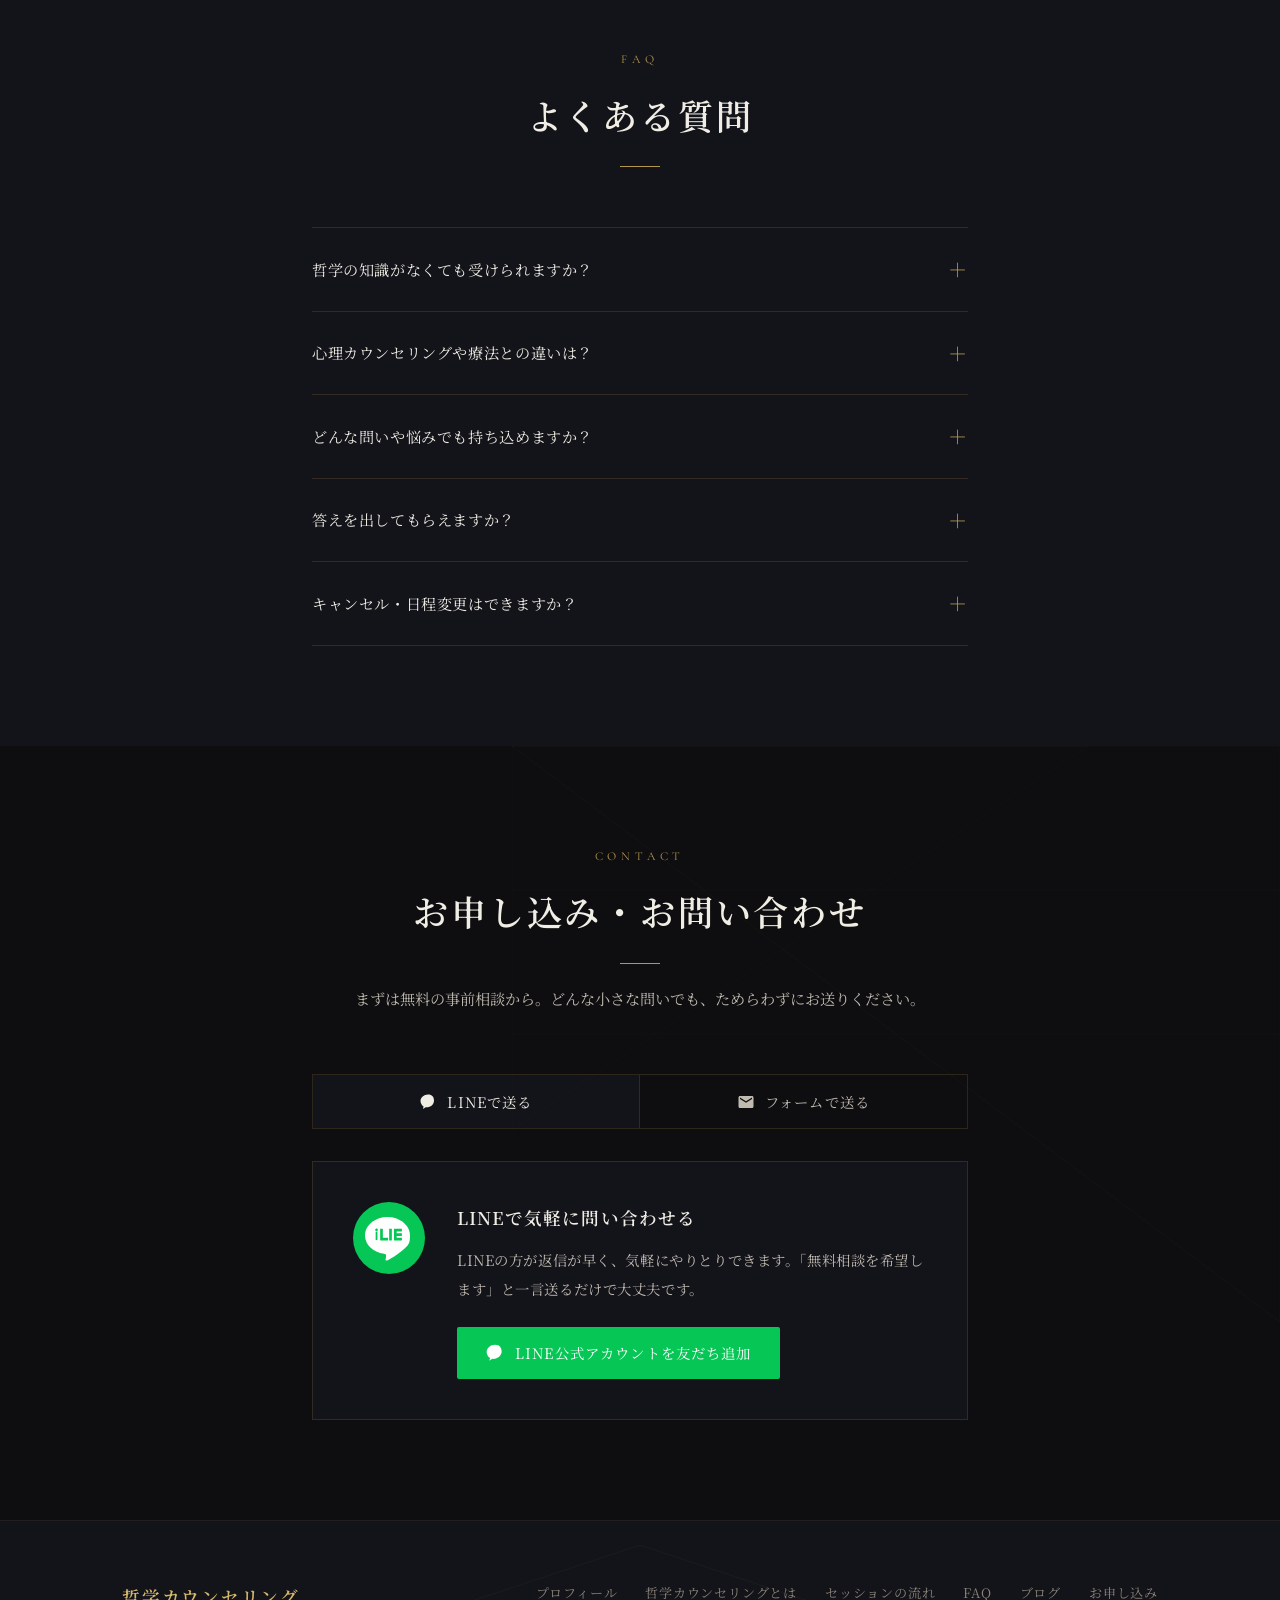
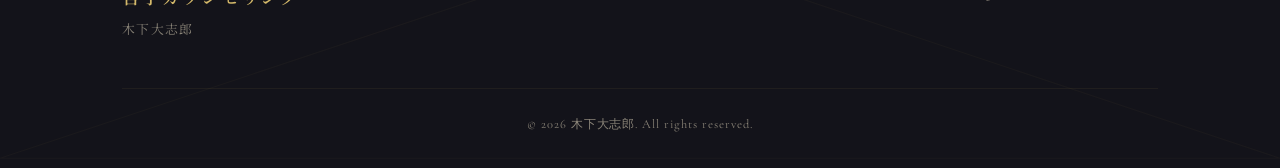
==== commit 33988ea0: "fix: ロゴを木下大志郎に変更" ====
--- a/index.html
+++ b/index.html
@@ -13,7 +13,7 @@
 
   <!-- Navigation -->
   <nav class="nav">
-    <div class="nav__logo">哲学カウンセリング</div>
+    <div class="nav__logo">木下大志郎</div>
     <ul class="nav__links">
       <li><a href="#about">プロフィール</a></li>
       <li><a href="#what">哲学カウンセリングとは</a></li>
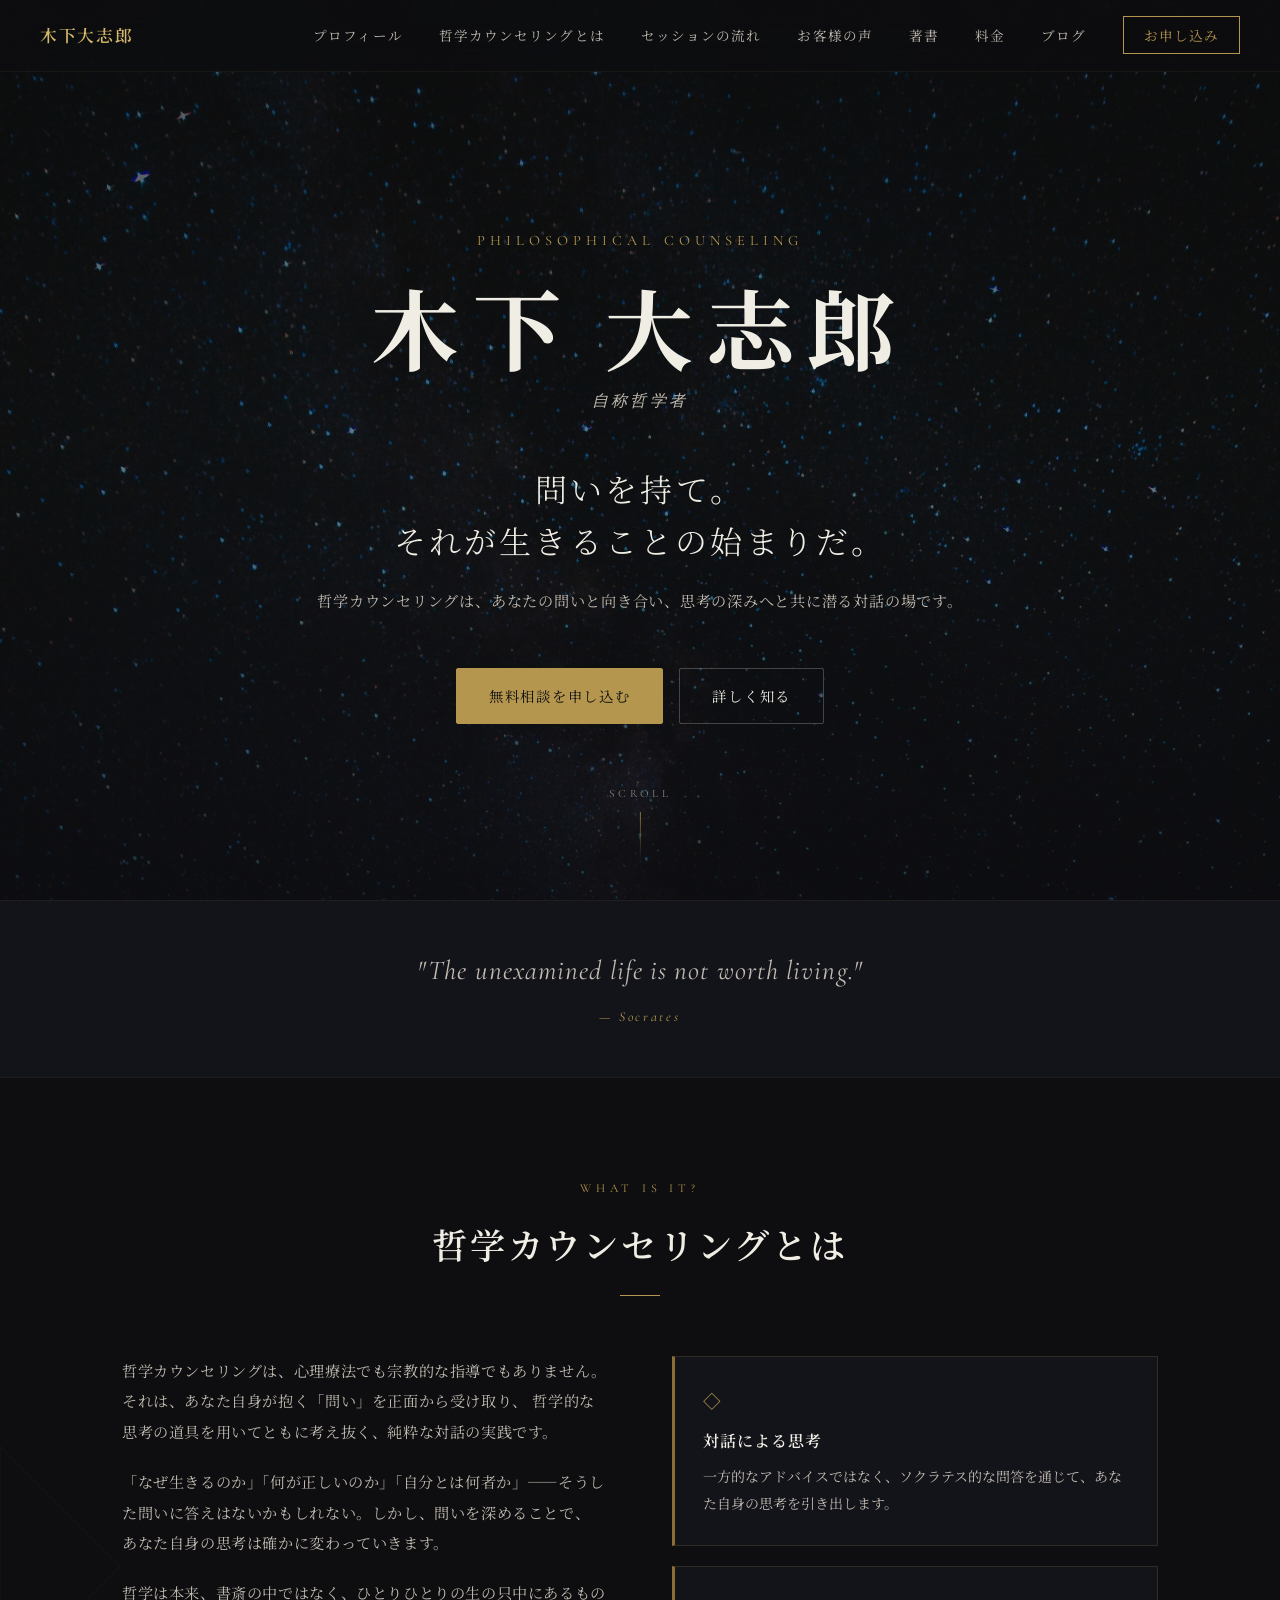
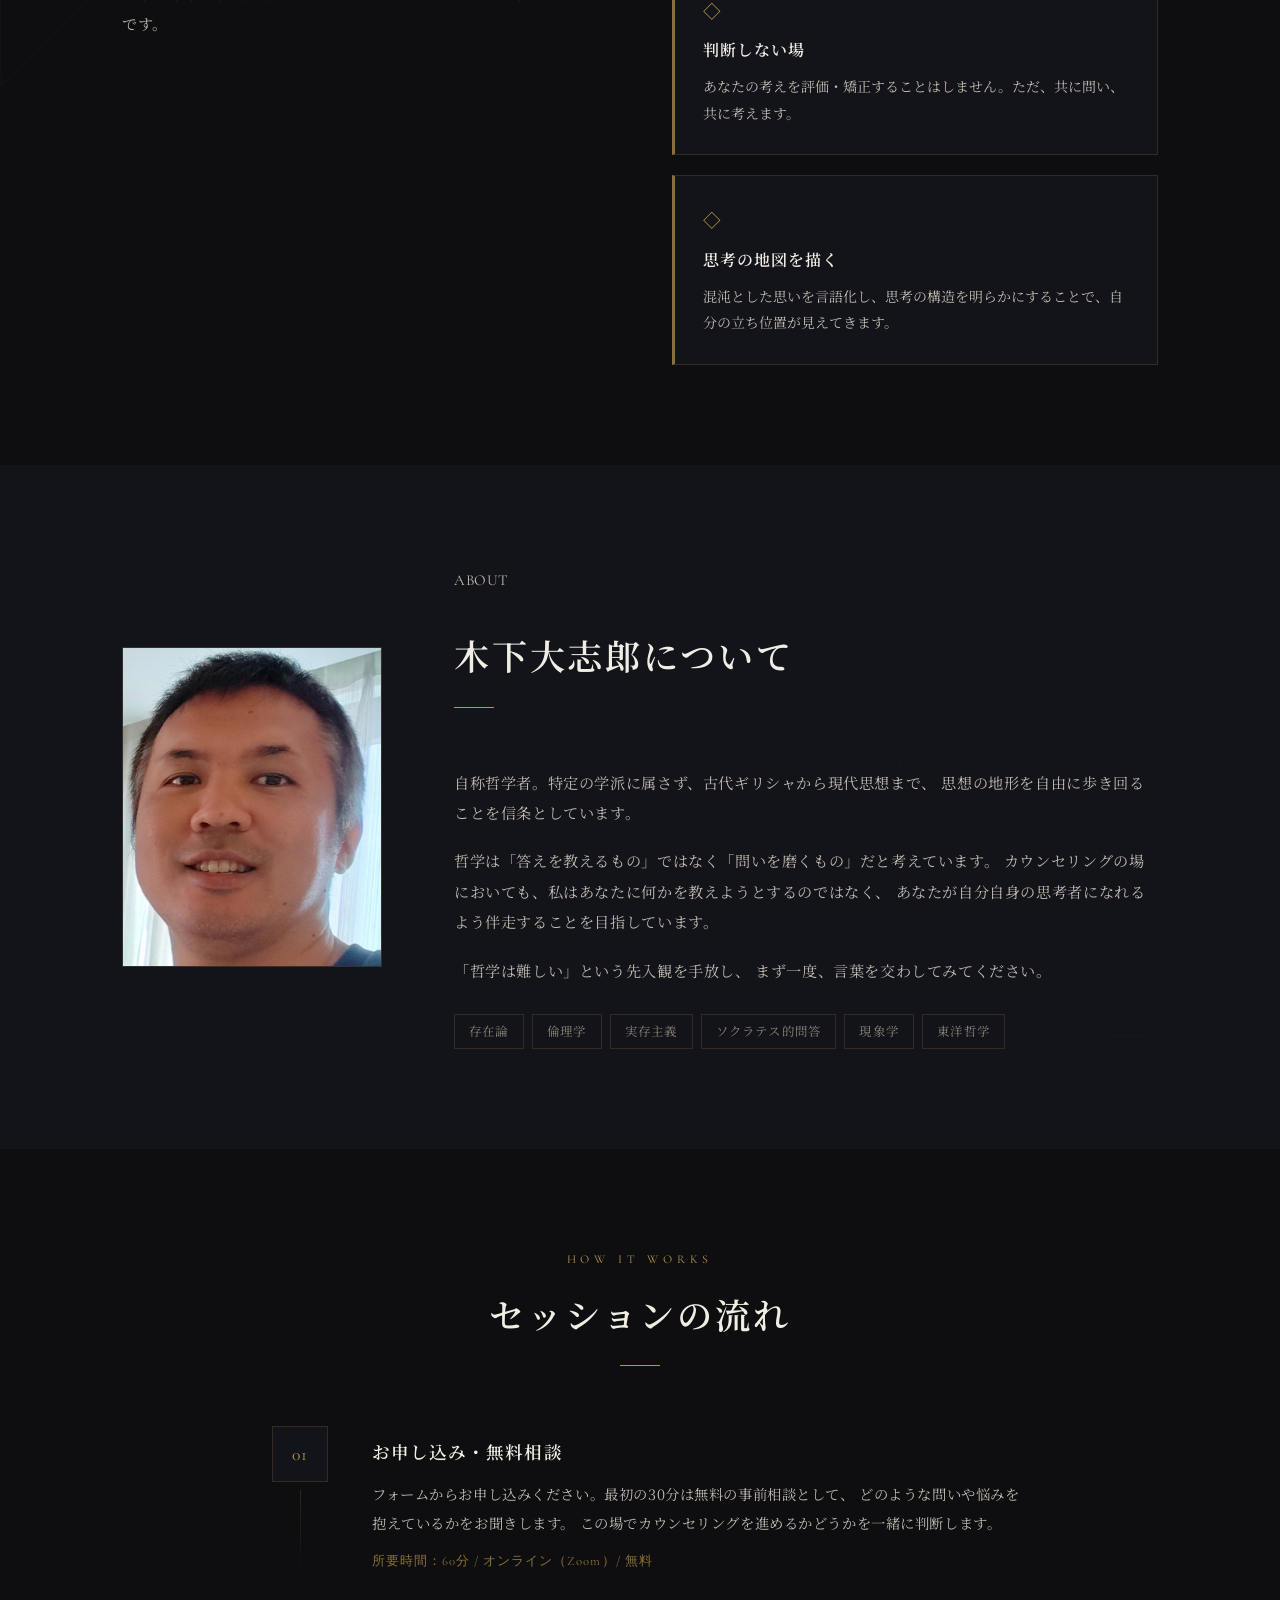
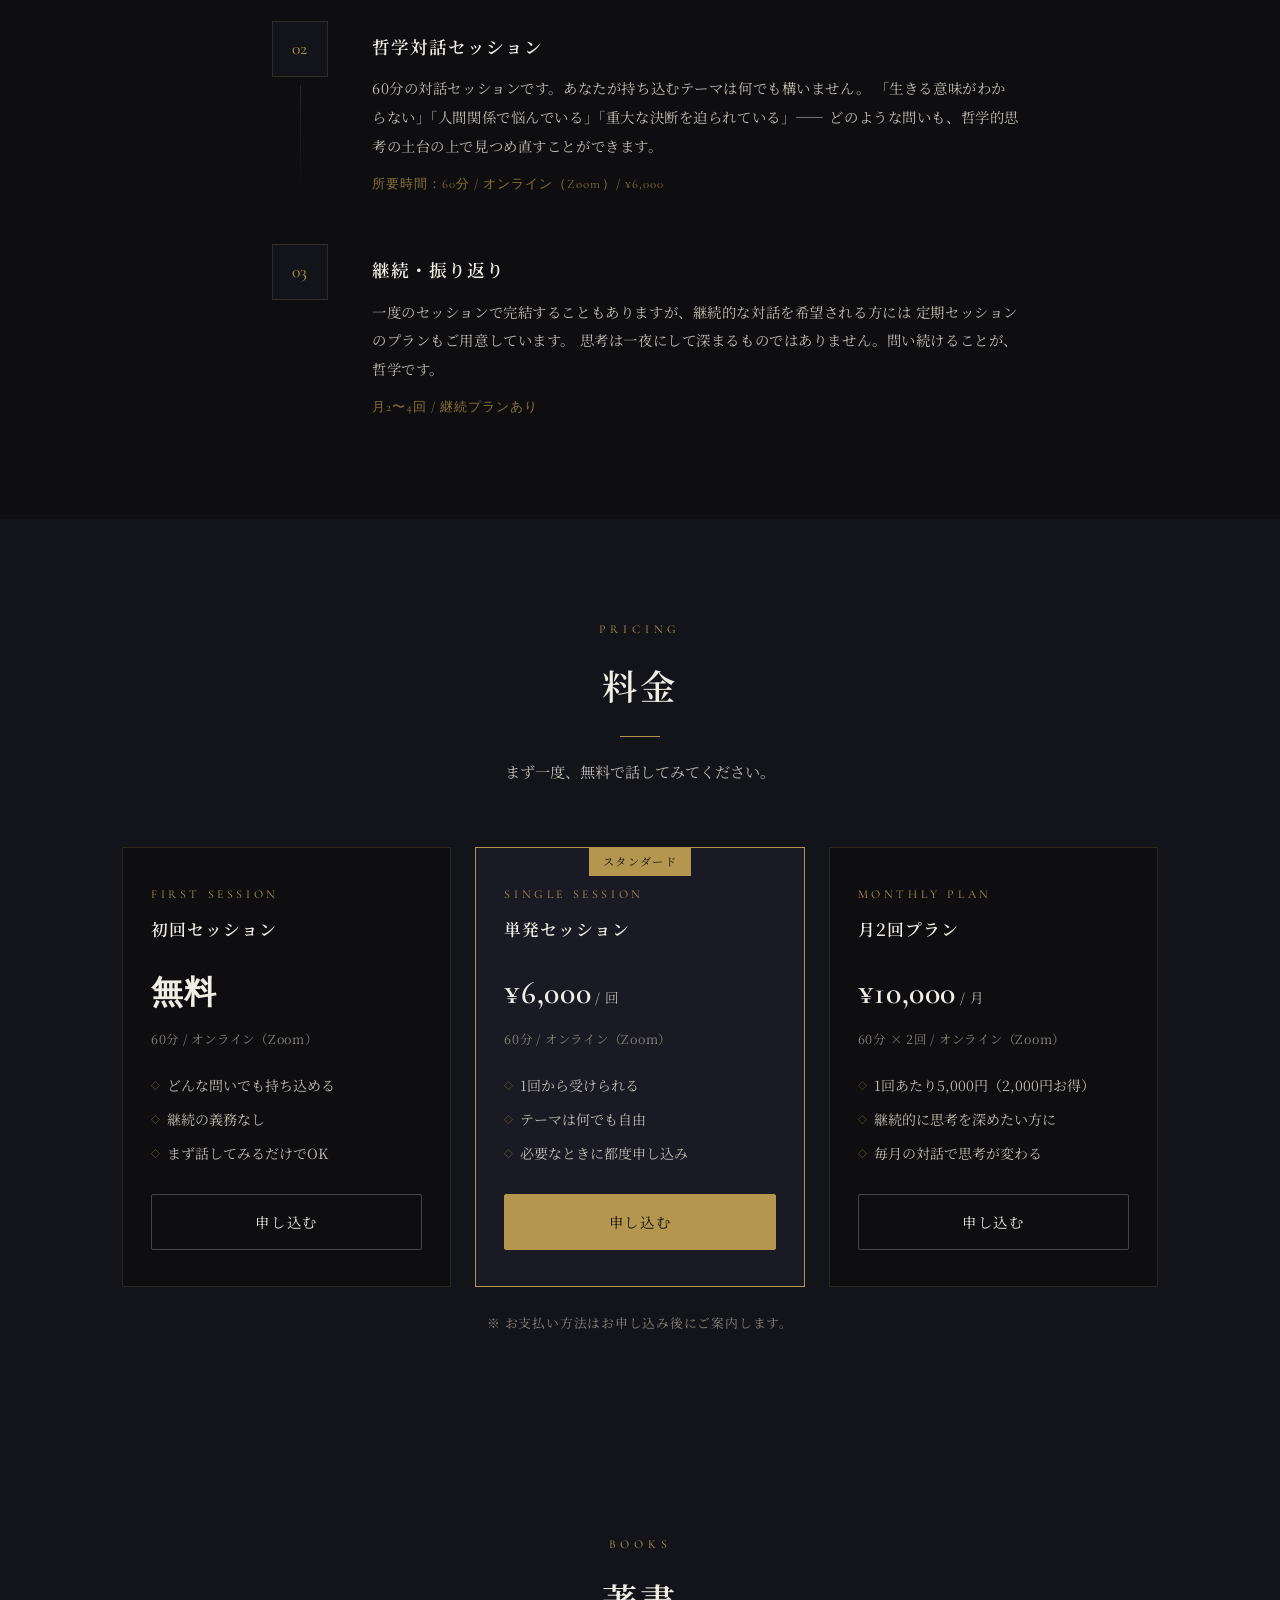
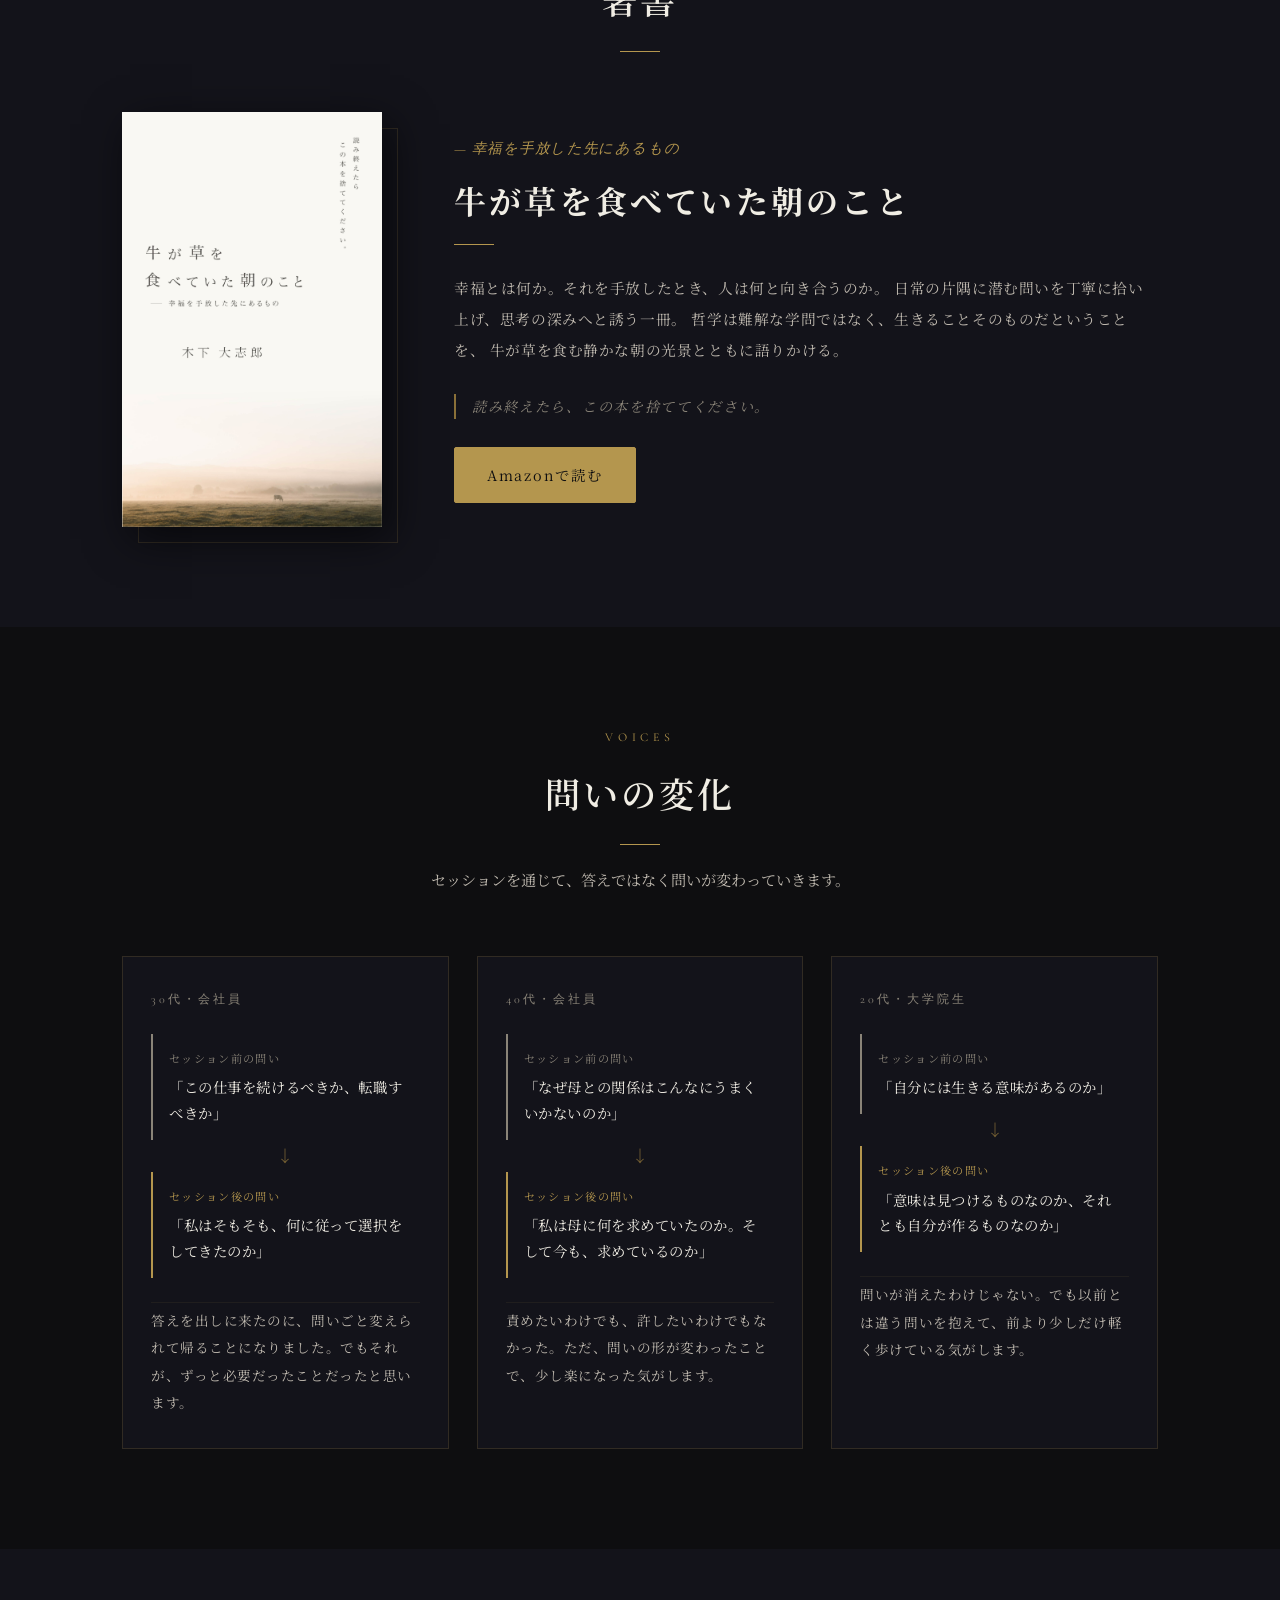
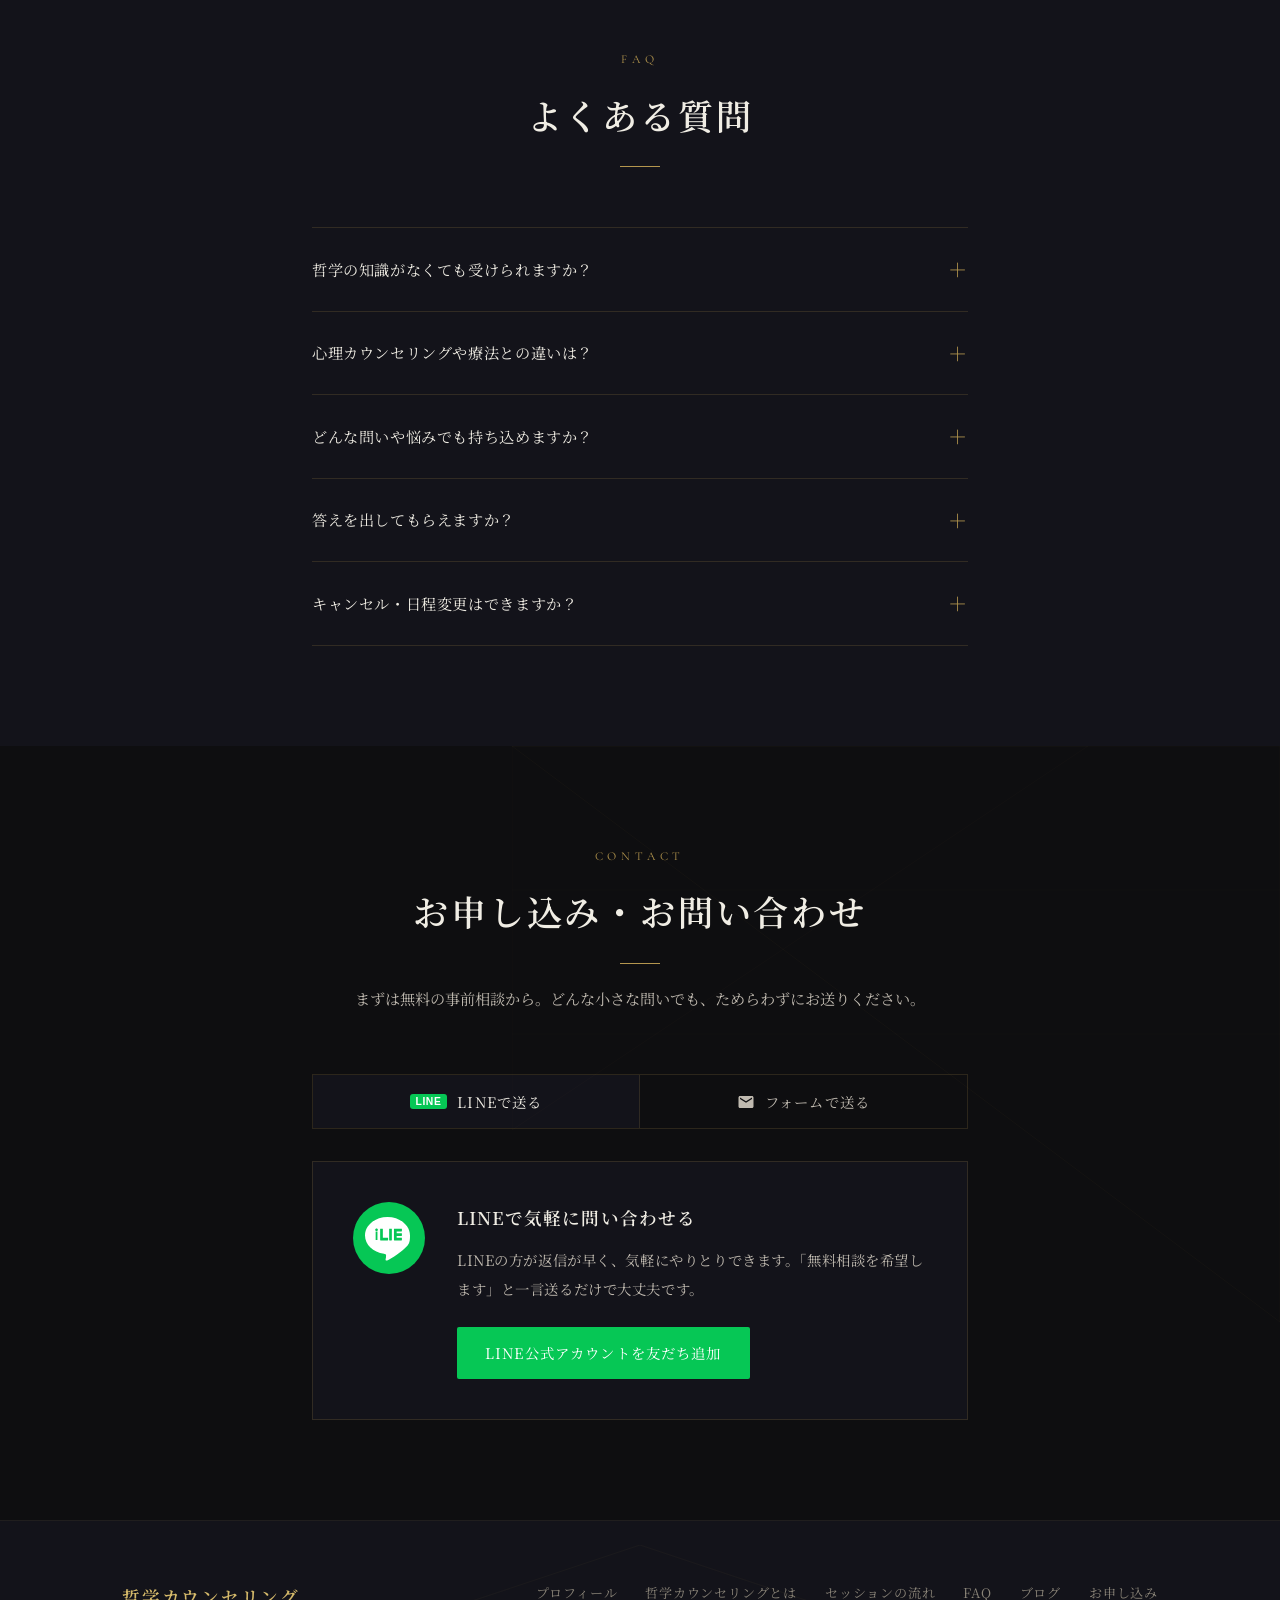
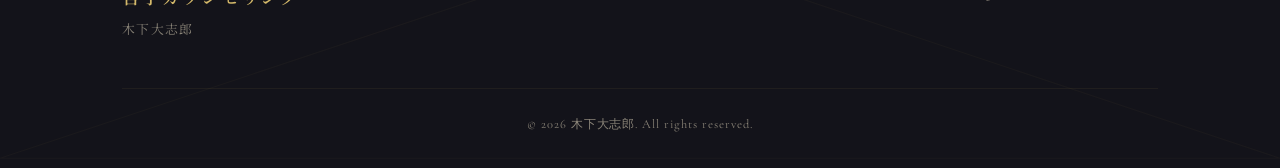
==== commit d936ab14: "更新" ====
--- a/index.html
+++ b/index.html
@@ -449,9 +449,7 @@
       <!-- Contact method toggle -->
       <div class="contact__tabs" role="tablist">
         <button class="contact__tab contact__tab--active" role="tab" aria-selected="true" data-tab="line">
-          <svg class="contact__tab-icon" viewBox="0 0 24 24" xmlns="http://www.w3.org/2000/svg" aria-hidden="true">
-            <path d="M12 2C6.48 2 2 5.97 2 10.83c0 2.97 1.61 5.61 4.12 7.3-.18.63-.66 2.28-.76 2.64-.12.44.16.44.34.32.14-.09 2.22-1.5 3.12-2.11.38.05.77.08 1.18.08 5.52 0 10-3.97 10-8.83S17.52 2 12 2z" fill="currentColor"/>
-          </svg>
+          <span class="contact__tab-line-badge">LINE</span>
           LINEで送る
         </button>
         <button class="contact__tab" role="tab" aria-selected="false" data-tab="form">
@@ -477,11 +475,7 @@
             <p class="line-panel__desc">
               LINEの方が返信が早く、気軽にやりとりできます。「無料相談を希望します」と一言送るだけで大丈夫です。
             </p>
-            <!-- LINE公式アカウント開設後、href を実際のURLに変更してください -->
             <a class="btn btn--line" href="https://line.me/R/ti/p/@tpo1885a" target="_blank" rel="noopener">
-              <svg viewBox="0 0 24 24" xmlns="http://www.w3.org/2000/svg" aria-hidden="true" width="20" height="20">
-                <path d="M12 2C6.48 2 2 5.97 2 10.83c0 2.97 1.61 5.61 4.12 7.3-.18.63-.66 2.28-.76 2.64-.12.44.16.44.34.32.14-.09 2.22-1.5 3.12-2.11.38.05.77.08 1.18.08 5.52 0 10-3.97 10-8.83S17.52 2 12 2z" fill="white"/>
-              </svg>
               LINE公式アカウントを友だち追加
             </a>
           </div>
--- a/style.css
+++ b/style.css
@@ -842,6 +842,18 @@
   flex-shrink: 0;
 }
 
+.contact__tab-line-badge {
+  background: #06C755;
+  color: #fff;
+  font-size: 0.65rem;
+  font-weight: 700;
+  letter-spacing: 0.05em;
+  padding: 2px 6px;
+  border-radius: 3px;
+  flex-shrink: 0;
+  font-family: sans-serif;
+}
+
 /* Panels */
 .contact__panel { display: block; }
 .contact__panel--hidden { display: none; }
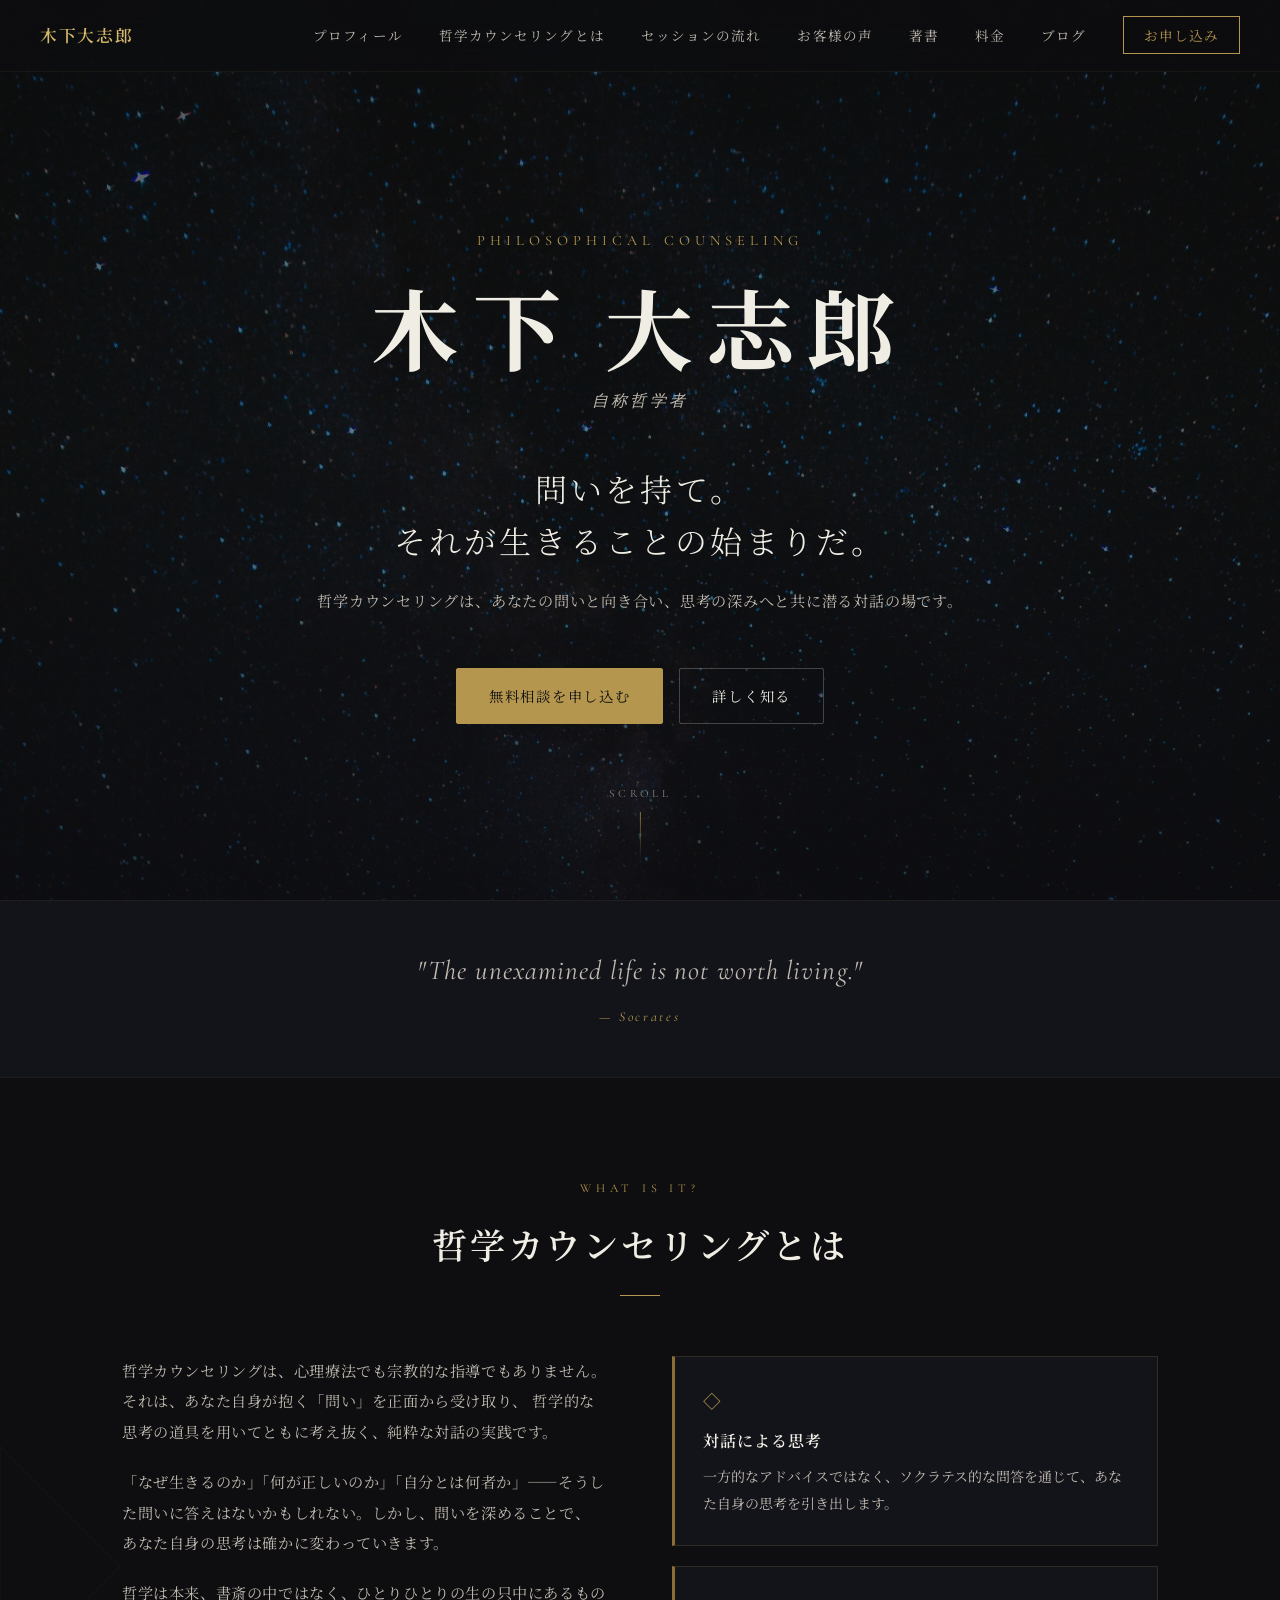
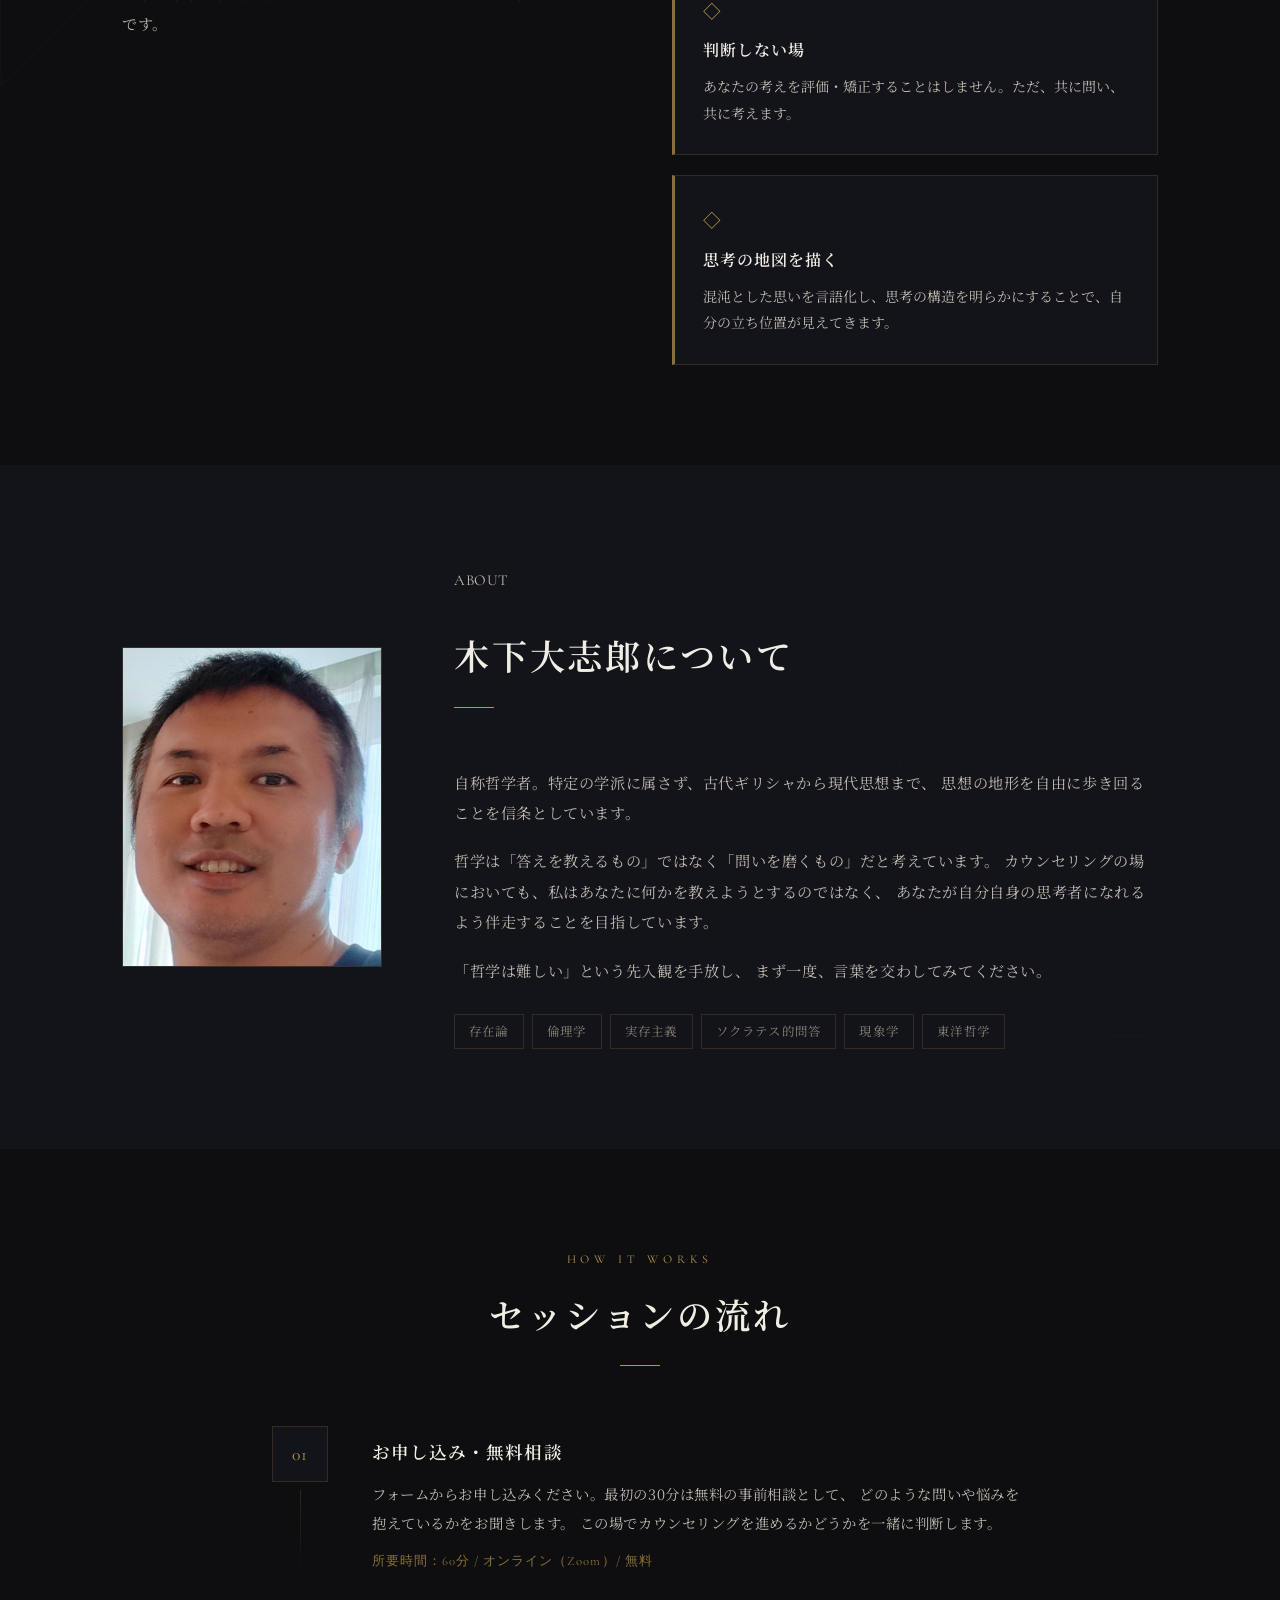
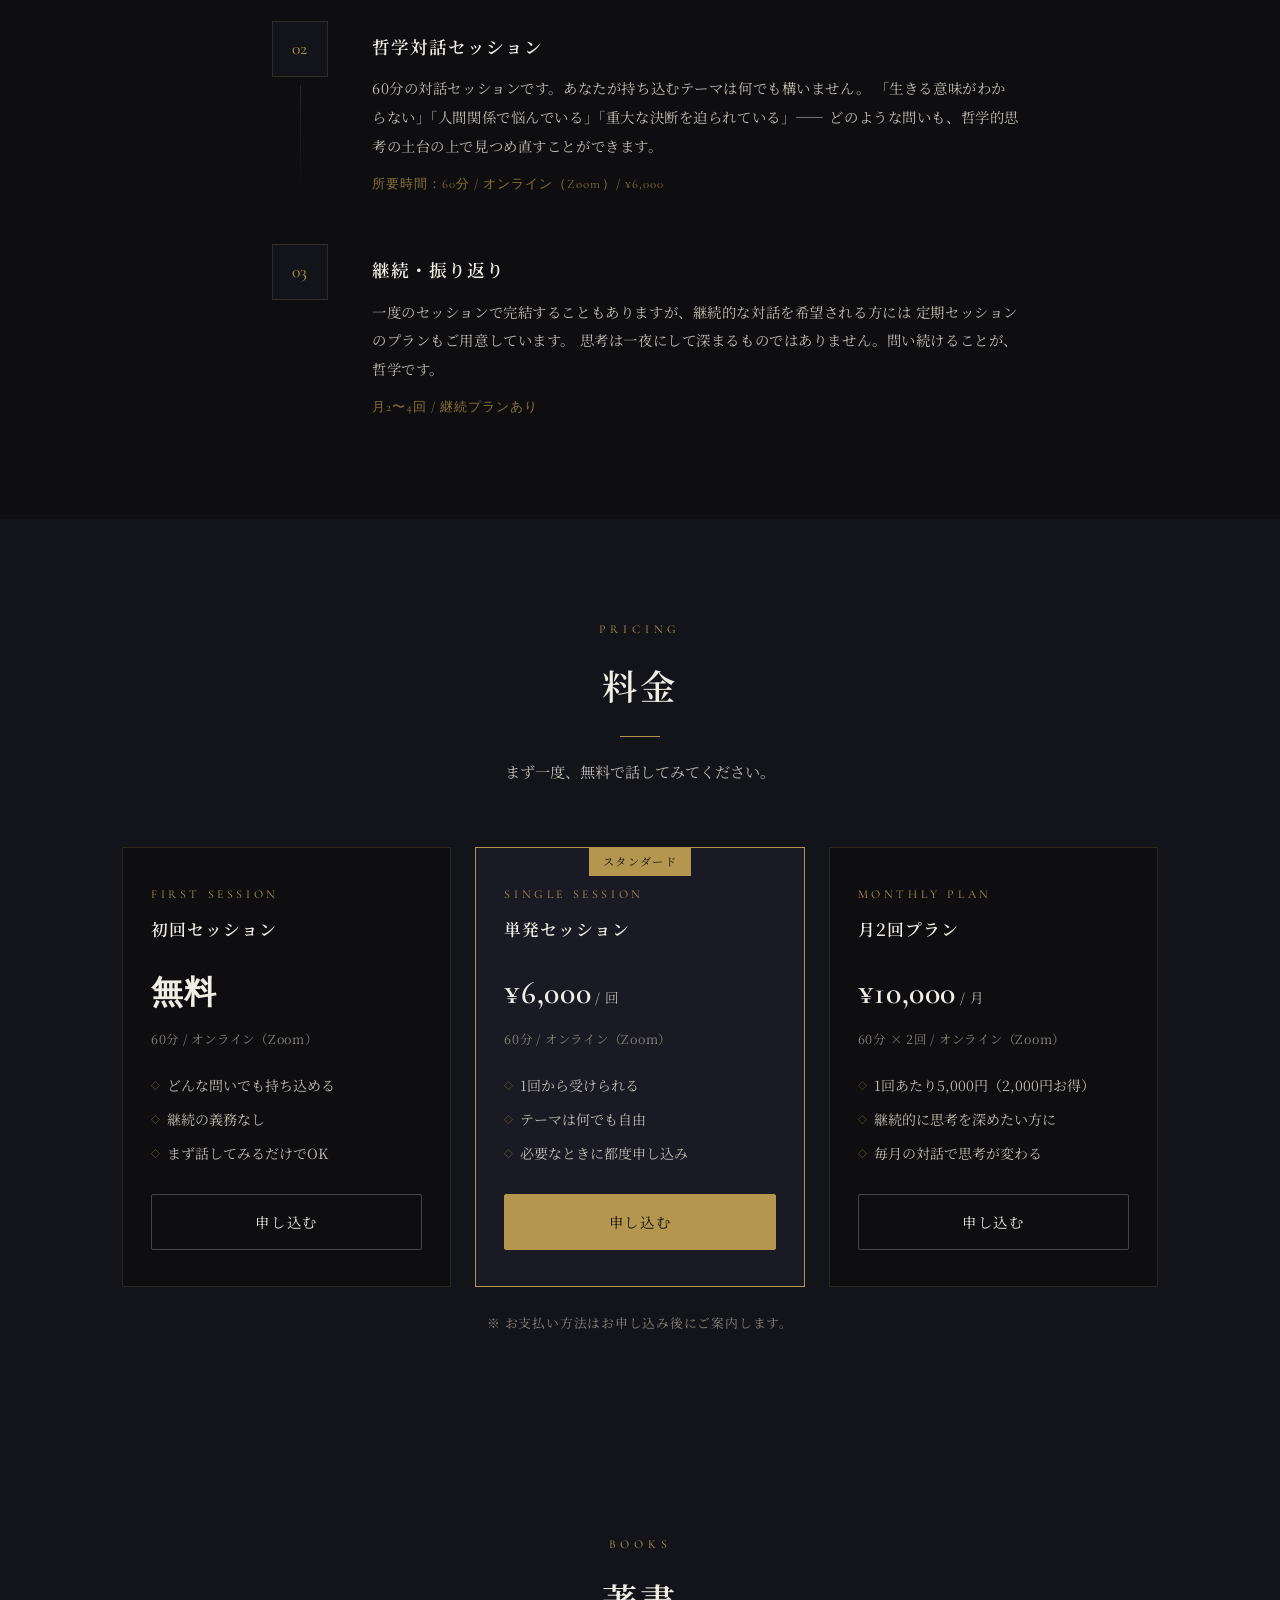
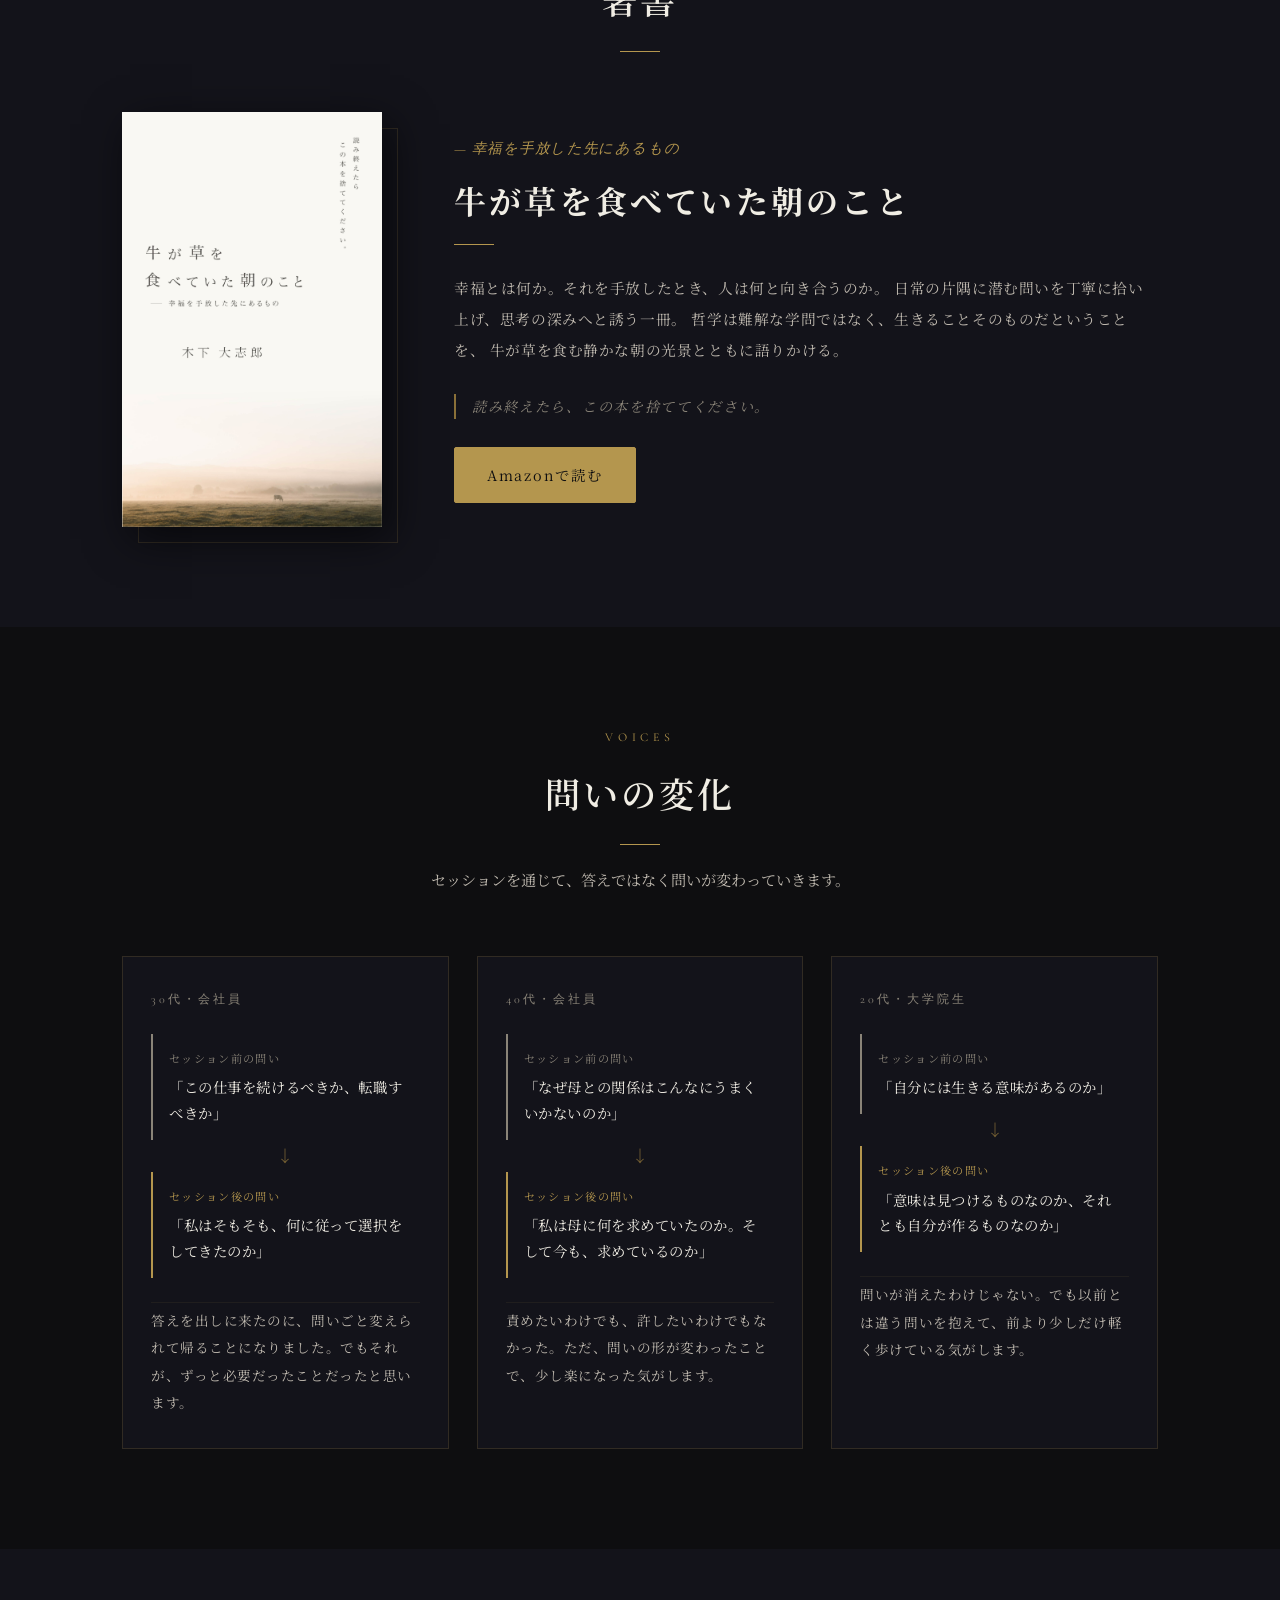
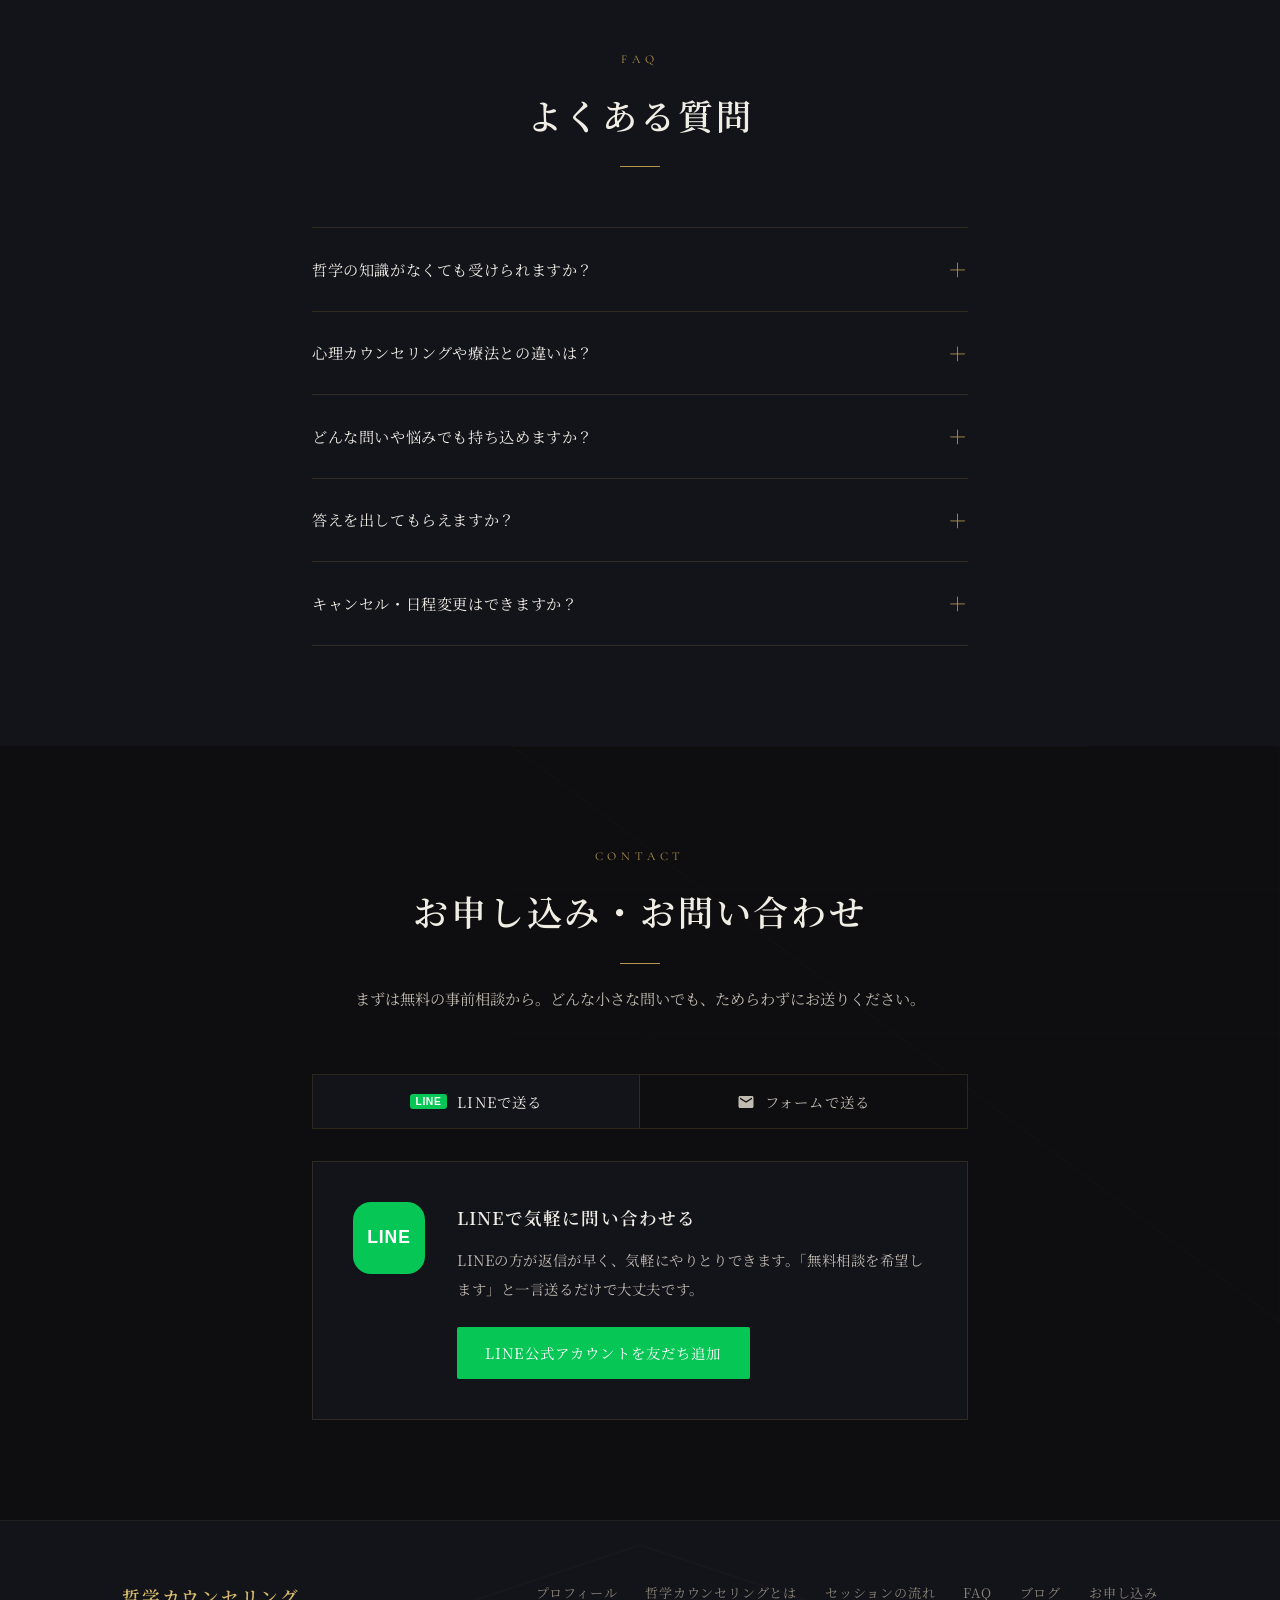
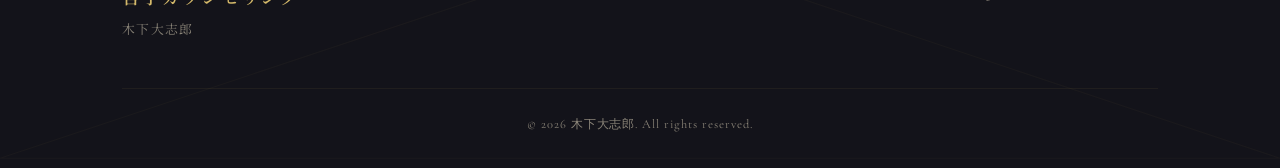
==== commit 579e9b38: "更新" ====
--- a/index.html
+++ b/index.html
@@ -464,11 +464,7 @@
       <div class="contact__panel" id="panel-line">
         <div class="line-panel">
           <div class="line-panel__icon">
-            <svg viewBox="0 0 48 48" xmlns="http://www.w3.org/2000/svg" aria-hidden="true">
-              <circle cx="24" cy="24" r="24" fill="#06C755"/>
-              <path d="M38 22.3C38 15.5 31.3 10 23 10S8 15.5 8 22.3c0 6.1 5.4 11.2 12.7 12.2.5.1 1.2.3 1.3.8.1.4 0 1.1 0 1.5l-.2 1.1c-.1.4-.4 1.6 1.4.9 1.8-.7 9.7-5.7 13.2-9.8C38 26.9 38 24.6 38 22.3z" fill="white"/>
-              <path d="M32.3 25.6h-4.7c-.2 0-.3-.1-.3-.3v-7.2c0-.2.1-.3.3-.3h4.7c.2 0 .3.1.3.3v1.2c0 .2-.1.3-.3.3h-3.2v1.2h3.2c.2 0 .3.1.3.3v1.2c0 .2-.1.3-.3.3h-3.2v1.2h3.2c.2 0 .3.1.3.3v1.2c0 .2-.1.3-.3.3zm-6.7 0h-1.2c-.2 0-.3-.1-.3-.3v-7.2c0-.2.1-.3.3-.3h1.2c.2 0 .3.1.3.3v7.2c0 .2-.1.3-.3.3zm-2.5 0h-4.7c-.2 0-.3-.1-.3-.3v-7.2c0-.2.1-.3.3-.3h1.2c.2 0 .3.1.3.3v5.7h3.2c.2 0 .3.1.3.3v1.2c0 .2-.1.3-.3.3zm-6.8-6h-1.2v5.7h1.2v-5.7zm-.6-2c-.5 0-.9.4-.9.9s.4.9.9.9.9-.4.9-.9-.4-.9-.9-.9z" fill="#06C755"/>
-            </svg>
+            <div class="line-icon-badge">LINE</div>
           </div>
           <div class="line-panel__body">
             <h3 class="line-panel__title">LINEで気軽に問い合わせる</h3>
--- a/style.css
+++ b/style.css
@@ -873,7 +873,21 @@
   width: 72px;
   height: 72px;
 }
-.line-panel__icon svg { width: 100%; height: 100%; }
+
+.line-icon-badge {
+  width: 72px;
+  height: 72px;
+  background: #06C755;
+  border-radius: 18px;
+  display: flex;
+  align-items: center;
+  justify-content: center;
+  font-family: sans-serif;
+  font-weight: 900;
+  font-size: 1.1rem;
+  letter-spacing: 0.05em;
+  color: #fff;
+}
 
 .line-panel__body { flex: 1; }
 
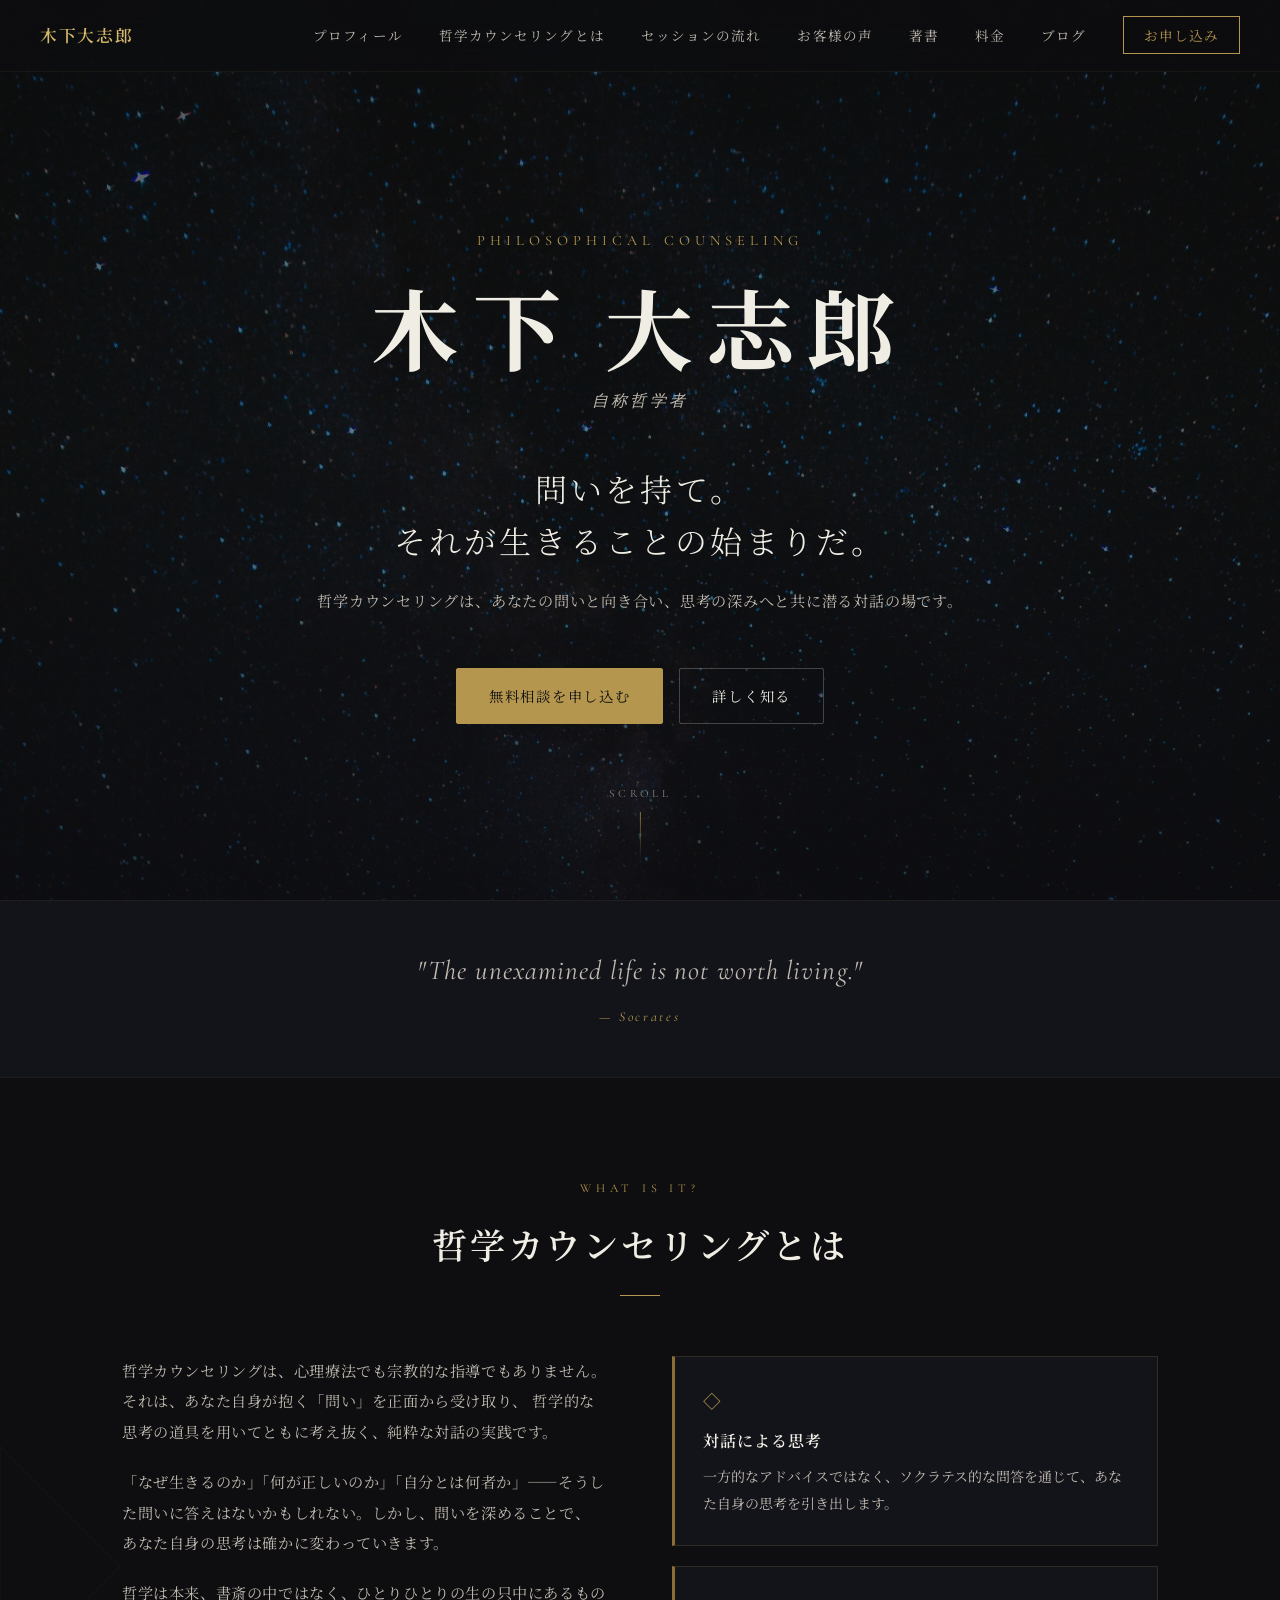
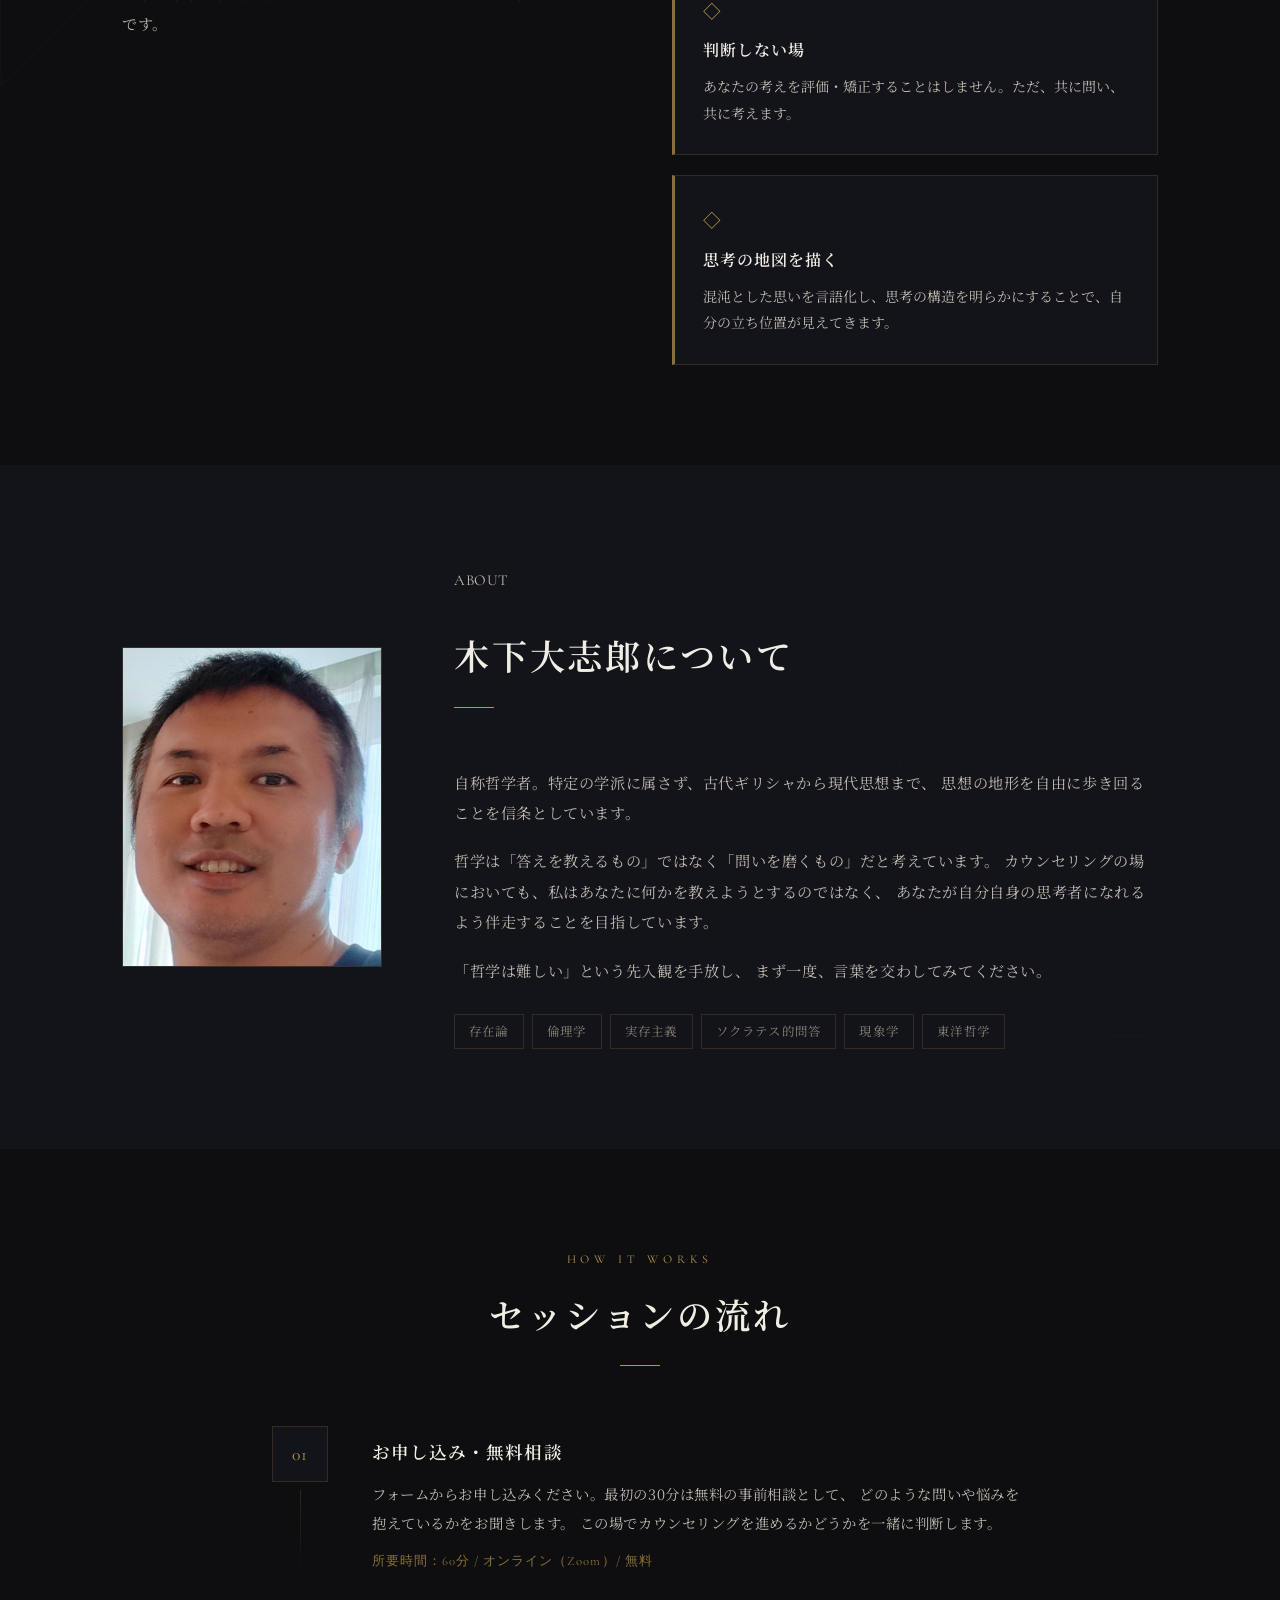
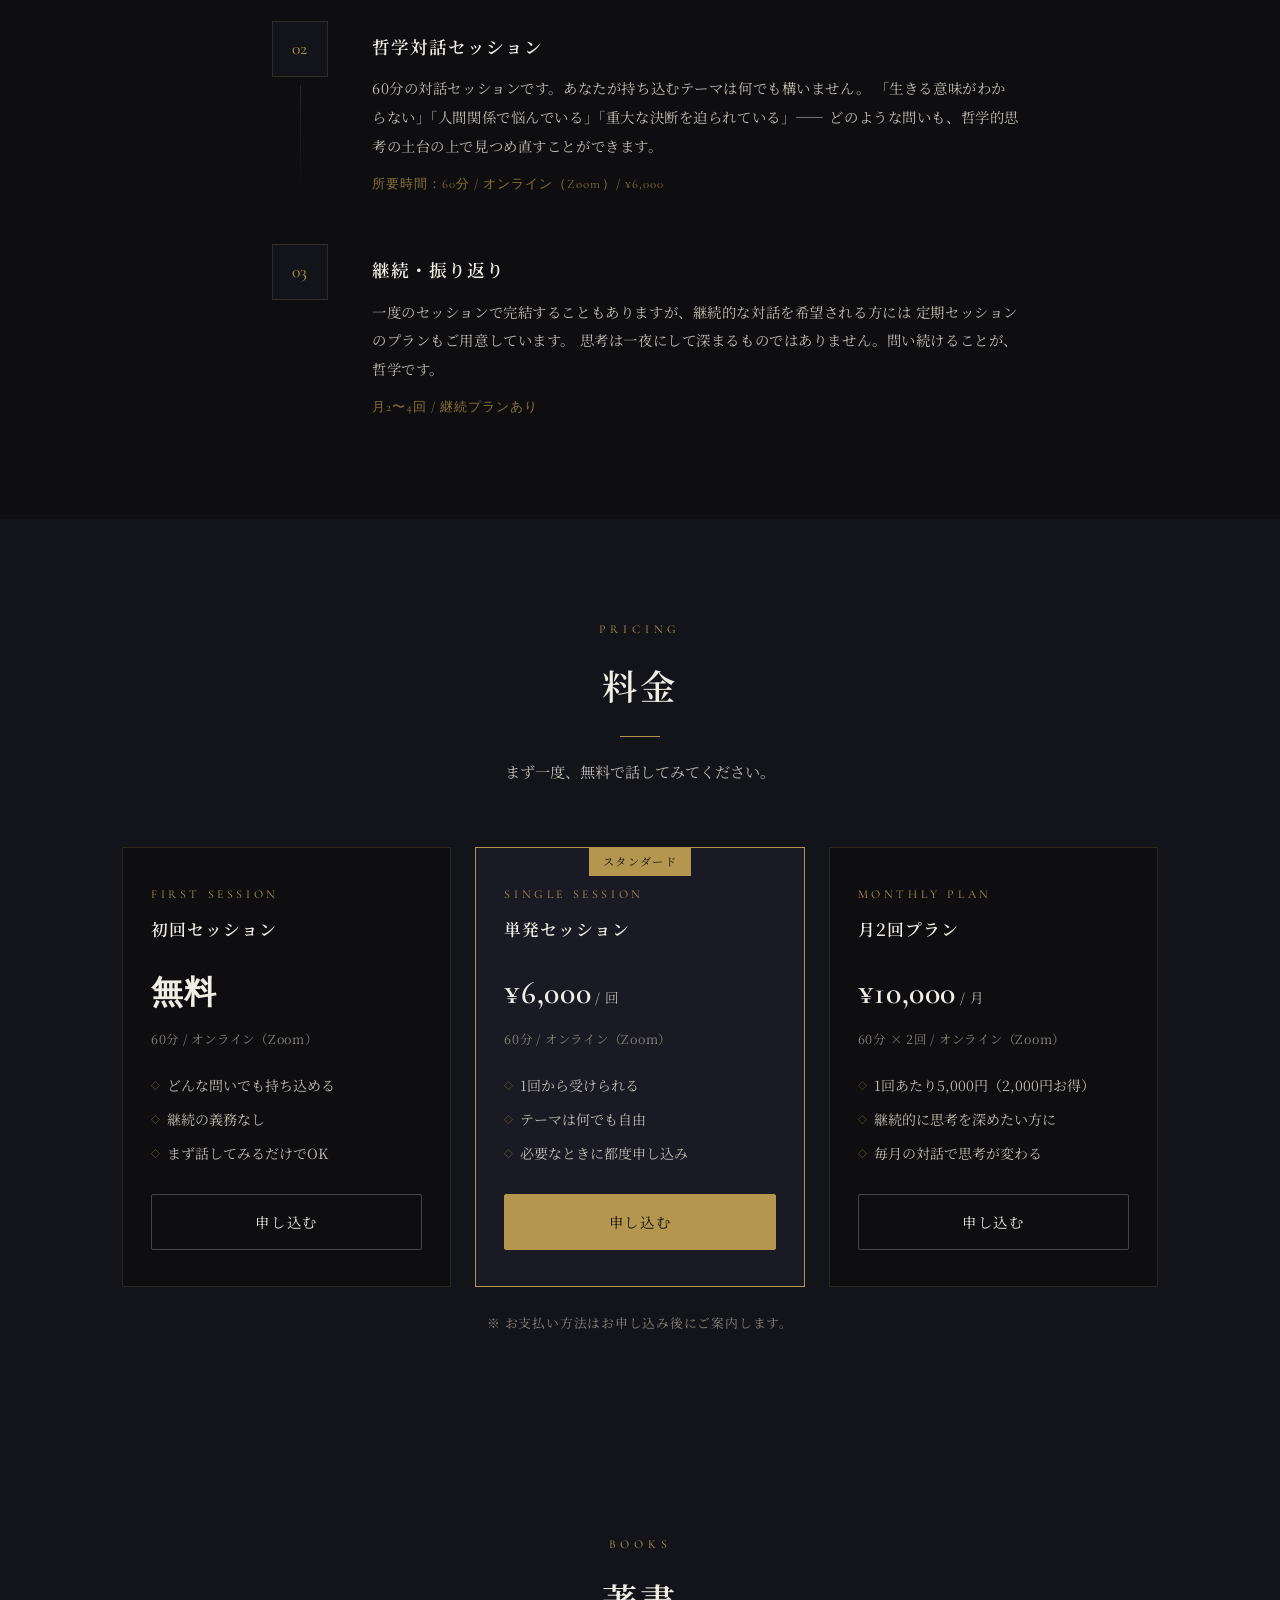
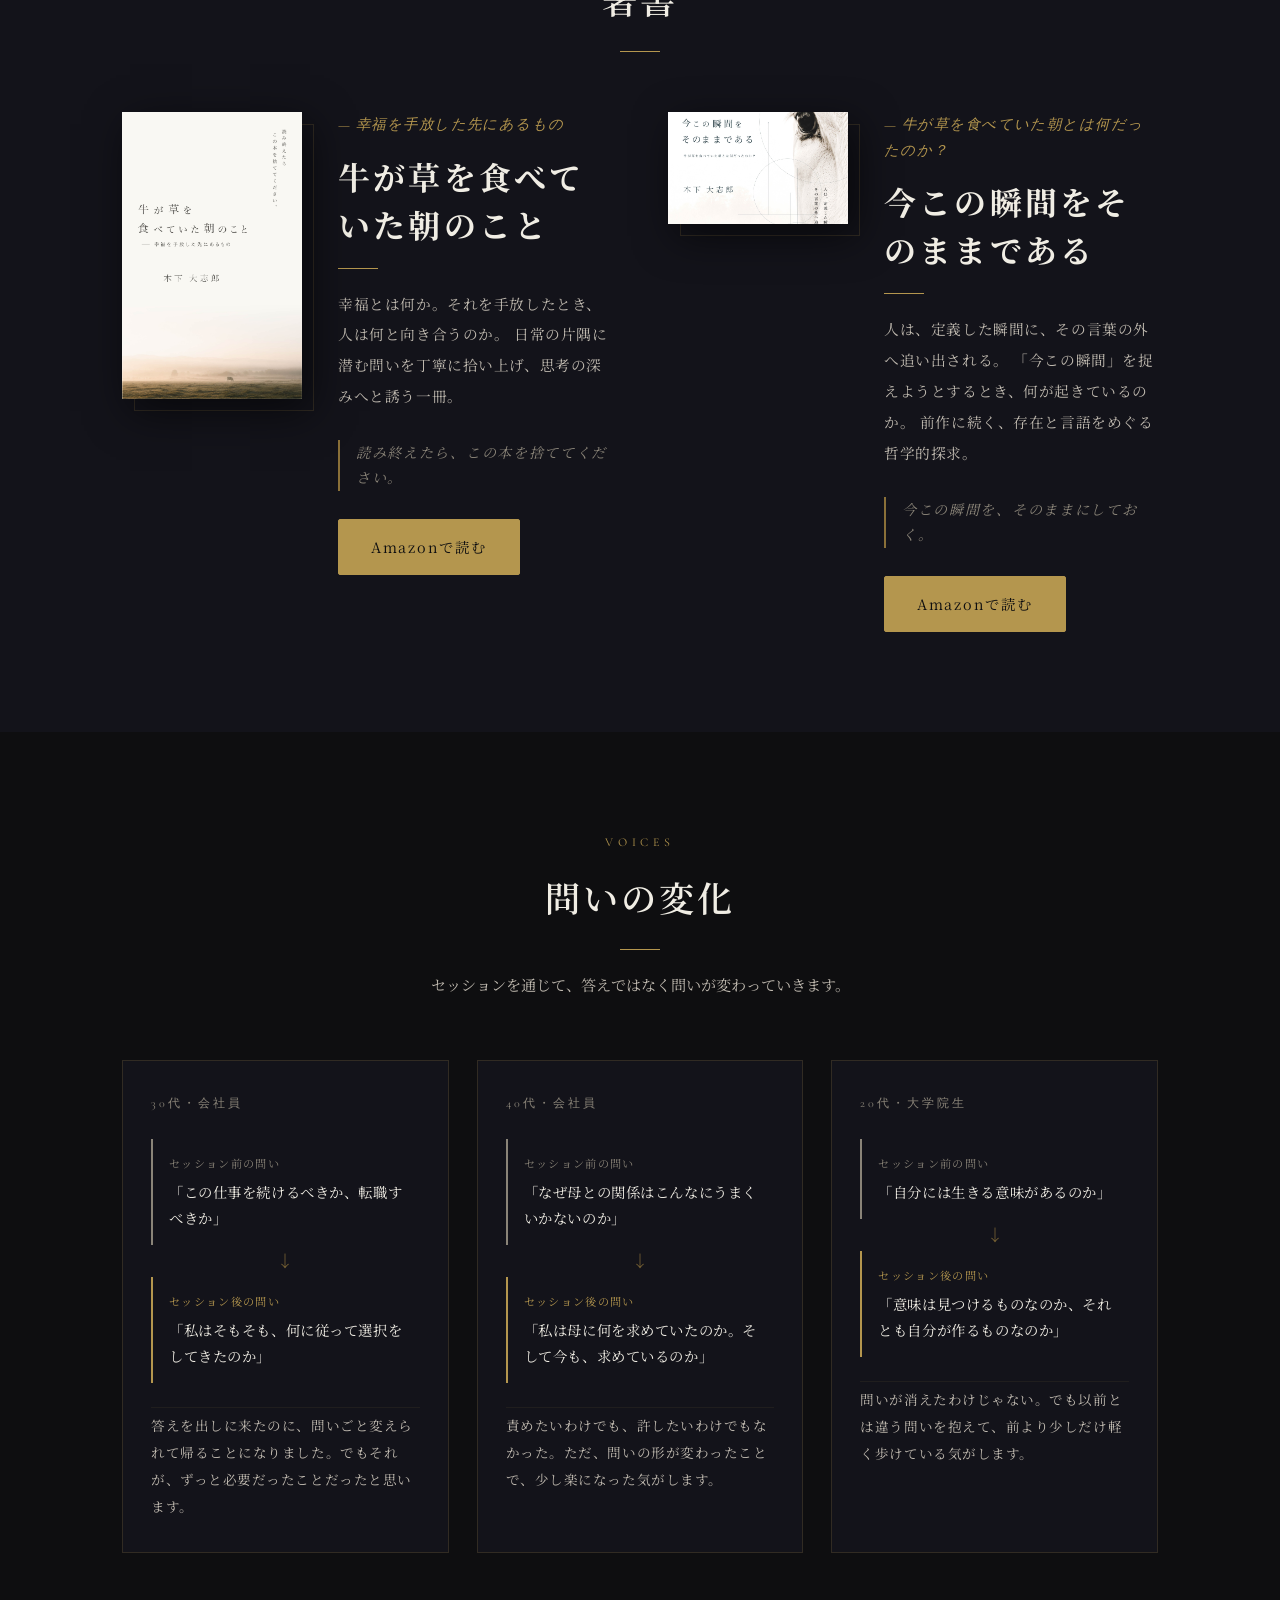
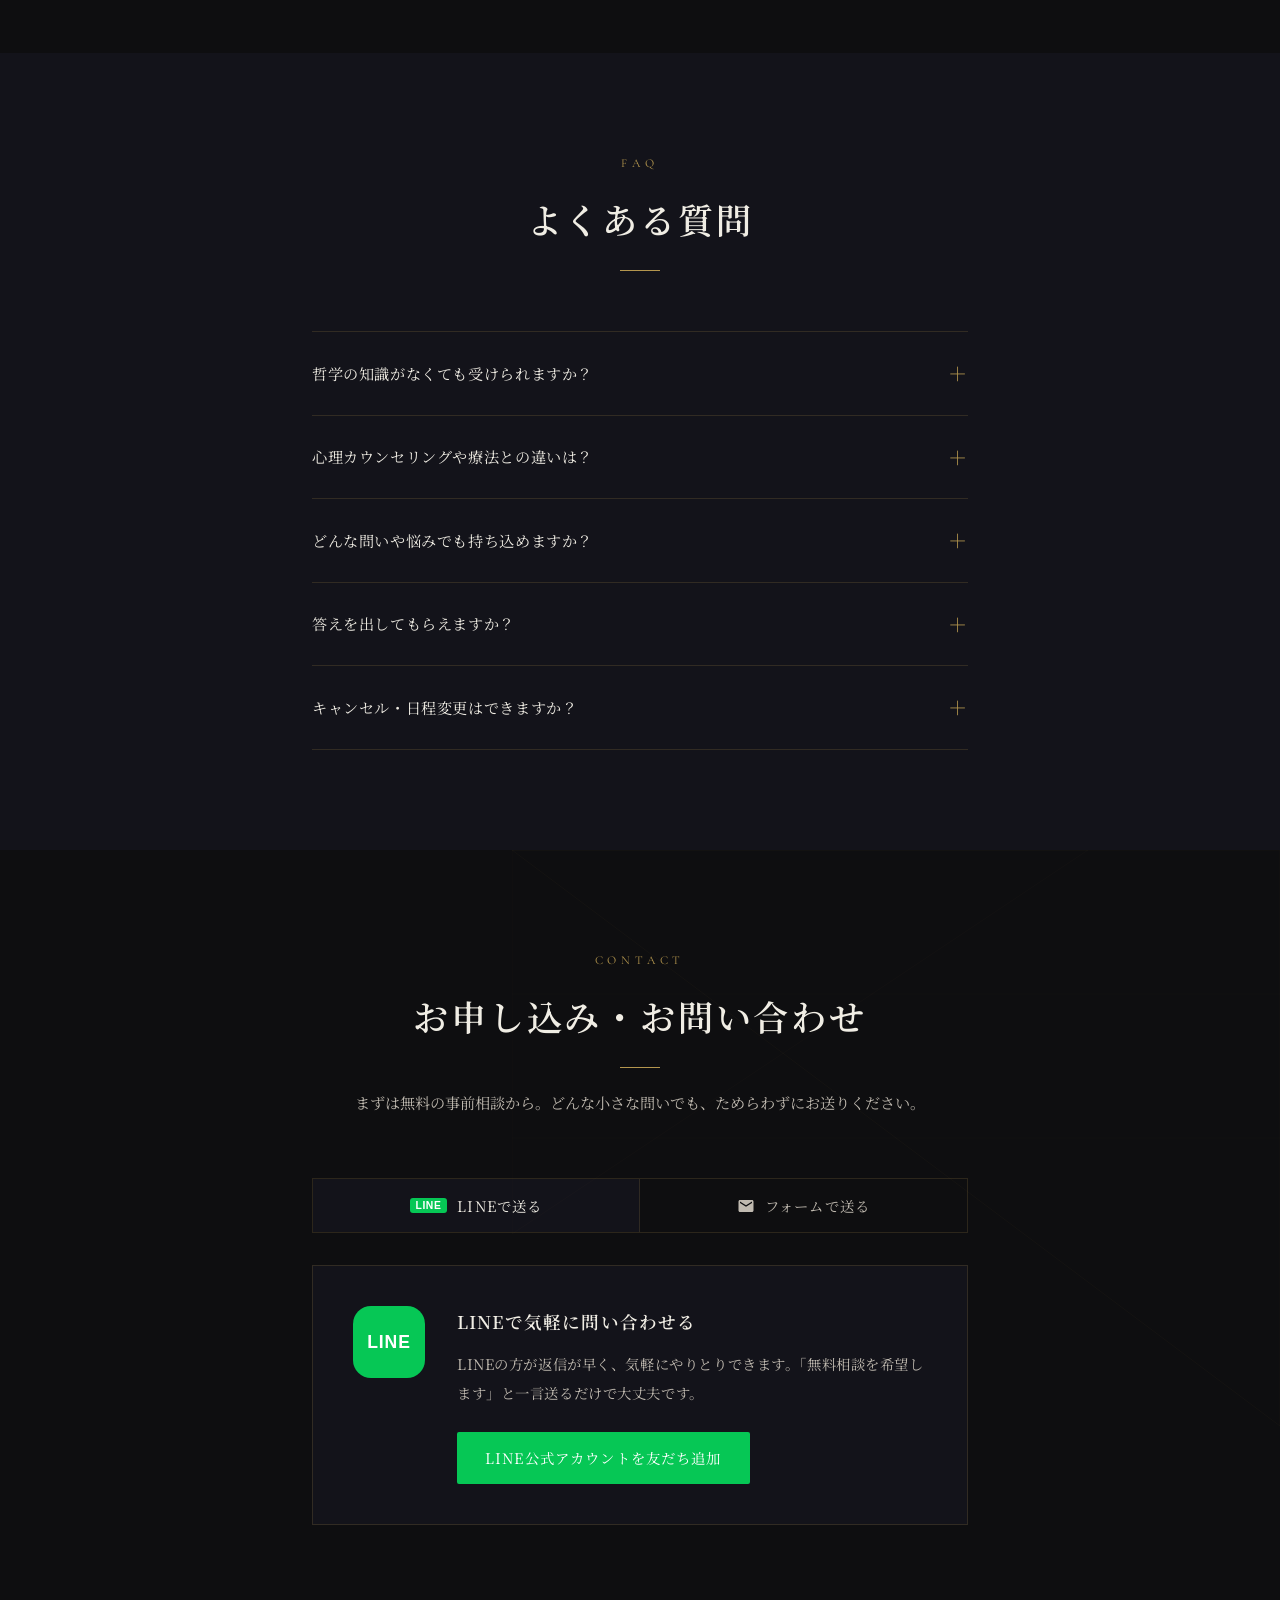
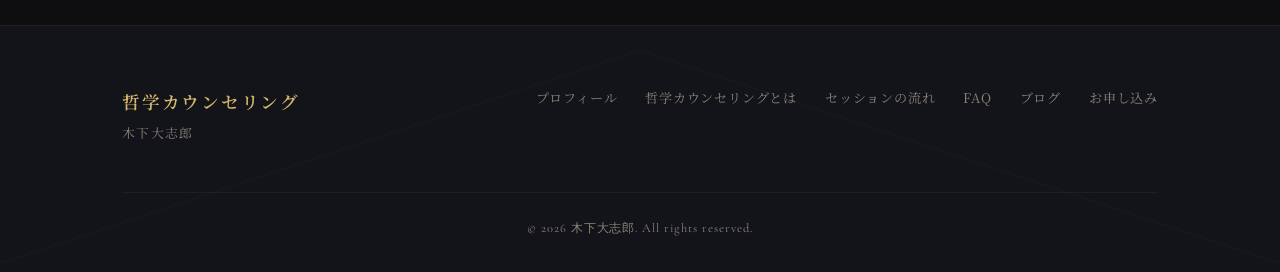
==== commit 98f67b10: "更新" ====
--- a/index.html
+++ b/index.html
@@ -4,6 +4,8 @@
   <meta charset="UTF-8" />
   <meta name="viewport" content="width=device-width, initial-scale=1.0" />
   <title>哲学カウンセリング</title>
+  <meta name="google-site-verification" content="j6zbtH_6mJsdZJnZ9H6PS5nHozRE4_VN_elkHh1y_Yw" />
+  <meta name="google-site-verification" content="p2rTfBozeySJ_NmtDnmQa9Rse-jHAcGCGF8OcV2XBCo" />
   <link rel="stylesheet" href="style.css" />
   <link rel="preconnect" href="https://fonts.googleapis.com" />
   <link rel="preconnect" href="https://fonts.gstatic.com" crossorigin />
@@ -294,28 +296,49 @@
         <h2 class="section__title">著書</h2>
         <div class="section__rule"></div>
       </div>
-      <div class="books__inner">
-        <div class="books__cover-wrap">
-          <img src="牛が草を食べていた朝のこと_20260505.jpg" alt="牛が草を食べていた朝のこと" class="books__cover" />
-          <div class="books__cover-shadow"></div>
-        </div>
-        <div class="books__content">
-          <p class="books__label">— 幸福を手放した先にあるもの</p>
-          <h3 class="books__title">牛が草を食べていた朝のこと</h3>
-          <div class="section__rule" style="margin:0 0 28px;"></div>
-          <p class="books__desc">
-            幸福とは何か。それを手放したとき、人は何と向き合うのか。
-            日常の片隅に潜む問いを丁寧に拾い上げ、思考の深みへと誘う一冊。
-            哲学は難解な学問ではなく、生きることそのものだということを、
-            牛が草を食む静かな朝の光景とともに語りかける。
-          </p>
-          <p class="books__read">
-            読み終えたら、この本を捨ててください。
-          </p>
-          <div class="books__actions">
-            <a class="btn btn--primary" href="https://www.amazon.co.jp/dp/B0GYP7VQJ3" target="_blank" rel="noopener">Amazonで読む</a>
-          </div>
-        </div>
+      <div class="books__grid">
+
+        <div class="books__item">
+          <div class="books__cover-wrap">
+            <img src="牛が草を食べていた朝のこと_20260505.jpg" alt="牛が草を食べていた朝のこと" class="books__cover" />
+            <div class="books__cover-shadow"></div>
+          </div>
+          <div class="books__content">
+            <p class="books__label">— 幸福を手放した先にあるもの</p>
+            <h3 class="books__title">牛が草を食べていた朝のこと</h3>
+            <div class="section__rule" style="margin:0 0 20px;"></div>
+            <p class="books__desc">
+              幸福とは何か。それを手放したとき、人は何と向き合うのか。
+              日常の片隅に潜む問いを丁寧に拾い上げ、思考の深みへと誘う一冊。
+            </p>
+            <p class="books__read">読み終えたら、この本を捨ててください。</p>
+            <div class="books__actions">
+              <a class="btn btn--primary" href="https://www.amazon.co.jp/dp/B0GYP7VQJ3" target="_blank" rel="noopener">Amazonで読む</a>
+            </div>
+          </div>
+        </div>
+
+        <div class="books__item">
+          <div class="books__cover-wrap">
+            <img src="今この瞬間をそのままである_表紙KDP用_1000-625.jpg" alt="今この瞬間をそのままである" class="books__cover books__cover--landscape" />
+            <div class="books__cover-shadow"></div>
+          </div>
+          <div class="books__content">
+            <p class="books__label">— 牛が草を食べていた朝とは何だったのか？</p>
+            <h3 class="books__title">今この瞬間をそのままである</h3>
+            <div class="section__rule" style="margin:0 0 20px;"></div>
+            <p class="books__desc">
+              人は、定義した瞬間に、その言葉の外へ追い出される。
+              「今この瞬間」を捉えようとするとき、何が起きているのか。
+              前作に続く、存在と言語をめぐる哲学的探求。
+            </p>
+            <p class="books__read">今この瞬間を、そのままにしておく。</p>
+            <div class="books__actions">
+              <a class="btn btn--primary" href="https://www.amazon.co.jp/dp/B0H55C5KCK" target="_blank" rel="noopener">Amazonで読む</a>
+            </div>
+          </div>
+        </div>
+
       </div>
     </div>
   </section>
--- a/style.css
+++ b/style.css
@@ -1218,11 +1218,17 @@
    ========================================== */
 .books { background: var(--bg-2); }
 
-.books__inner {
+.books__grid {
   display: grid;
-  grid-template-columns: 260px 1fr;
-  gap: 72px;
-  align-items: center;
+  grid-template-columns: 1fr 1fr;
+  gap: 56px;
+}
+
+.books__item {
+  display: grid;
+  grid-template-columns: 180px 1fr;
+  gap: 36px;
+  align-items: start;
 }
 
 .books__cover-wrap {
@@ -1231,7 +1237,7 @@
 }
 
 .books__cover {
-  width: 260px;
+  width: 180px;
   height: auto;
   display: block;
   position: relative;
@@ -1239,12 +1245,19 @@
   box-shadow: 8px 12px 40px rgba(0,0,0,0.6);
 }
 
+.books__cover--landscape {
+  width: 180px;
+  height: 112px;
+  object-fit: cover;
+  object-position: center;
+}
+
 .books__cover-shadow {
   position: absolute;
-  top: 16px;
-  left: 16px;
-  right: -16px;
-  bottom: -16px;
+  top: 12px;
+  left: 12px;
+  right: -12px;
+  bottom: -12px;
   border: 1px solid var(--border);
   z-index: 0;
 }
@@ -1290,15 +1303,14 @@
   gap: 12px;
 }
 
-@media (max-width: 760px) {
-  .books__inner {
-    grid-template-columns: 1fr;
-    gap: 36px;
-  }
-  .books__cover {
-    width: 180px;
-    margin: 0 auto;
-  }
+@media (max-width: 900px) {
+  .books__grid { grid-template-columns: 1fr; gap: 48px; }
+}
+
+@media (max-width: 600px) {
+  .books__item { grid-template-columns: 1fr; }
+  .books__cover { width: 160px; margin: 0 auto; }
+  .books__cover--landscape { width: 100%; height: auto; }
 }
 
 /* ==========================================
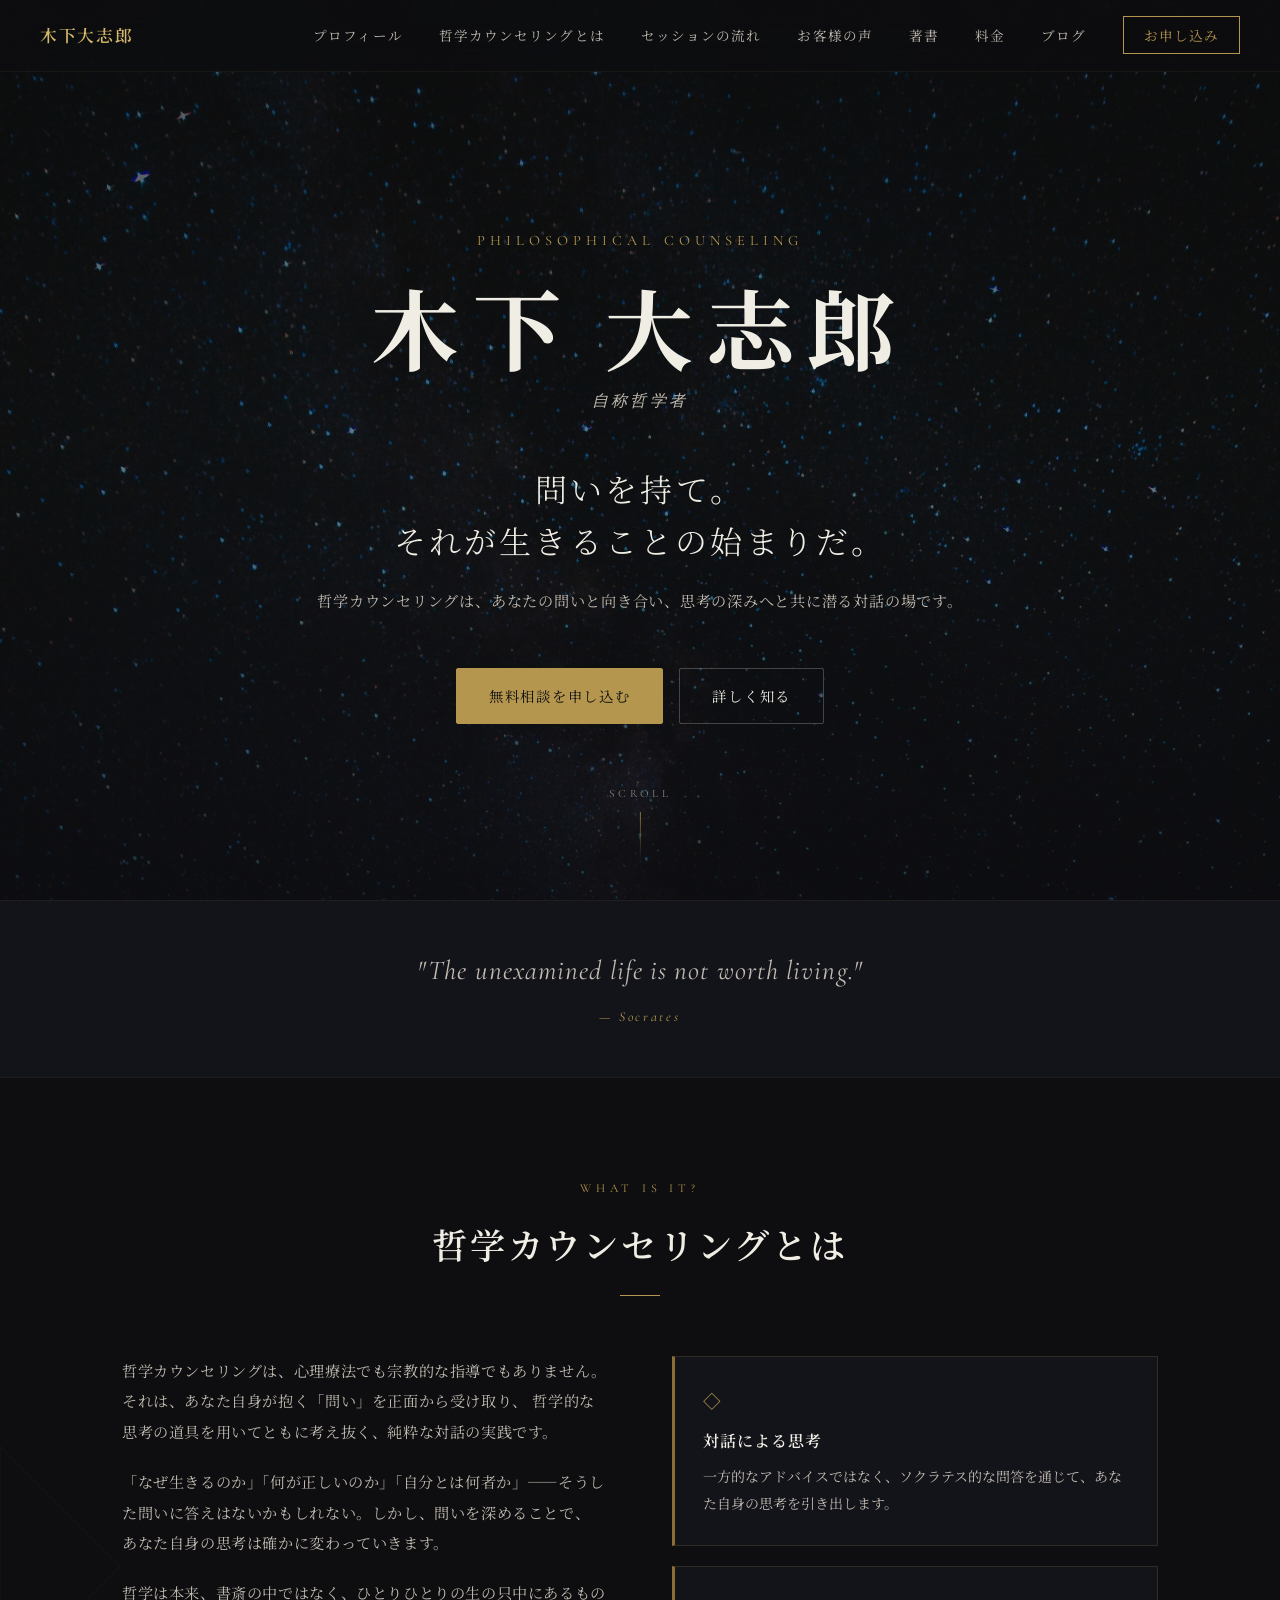
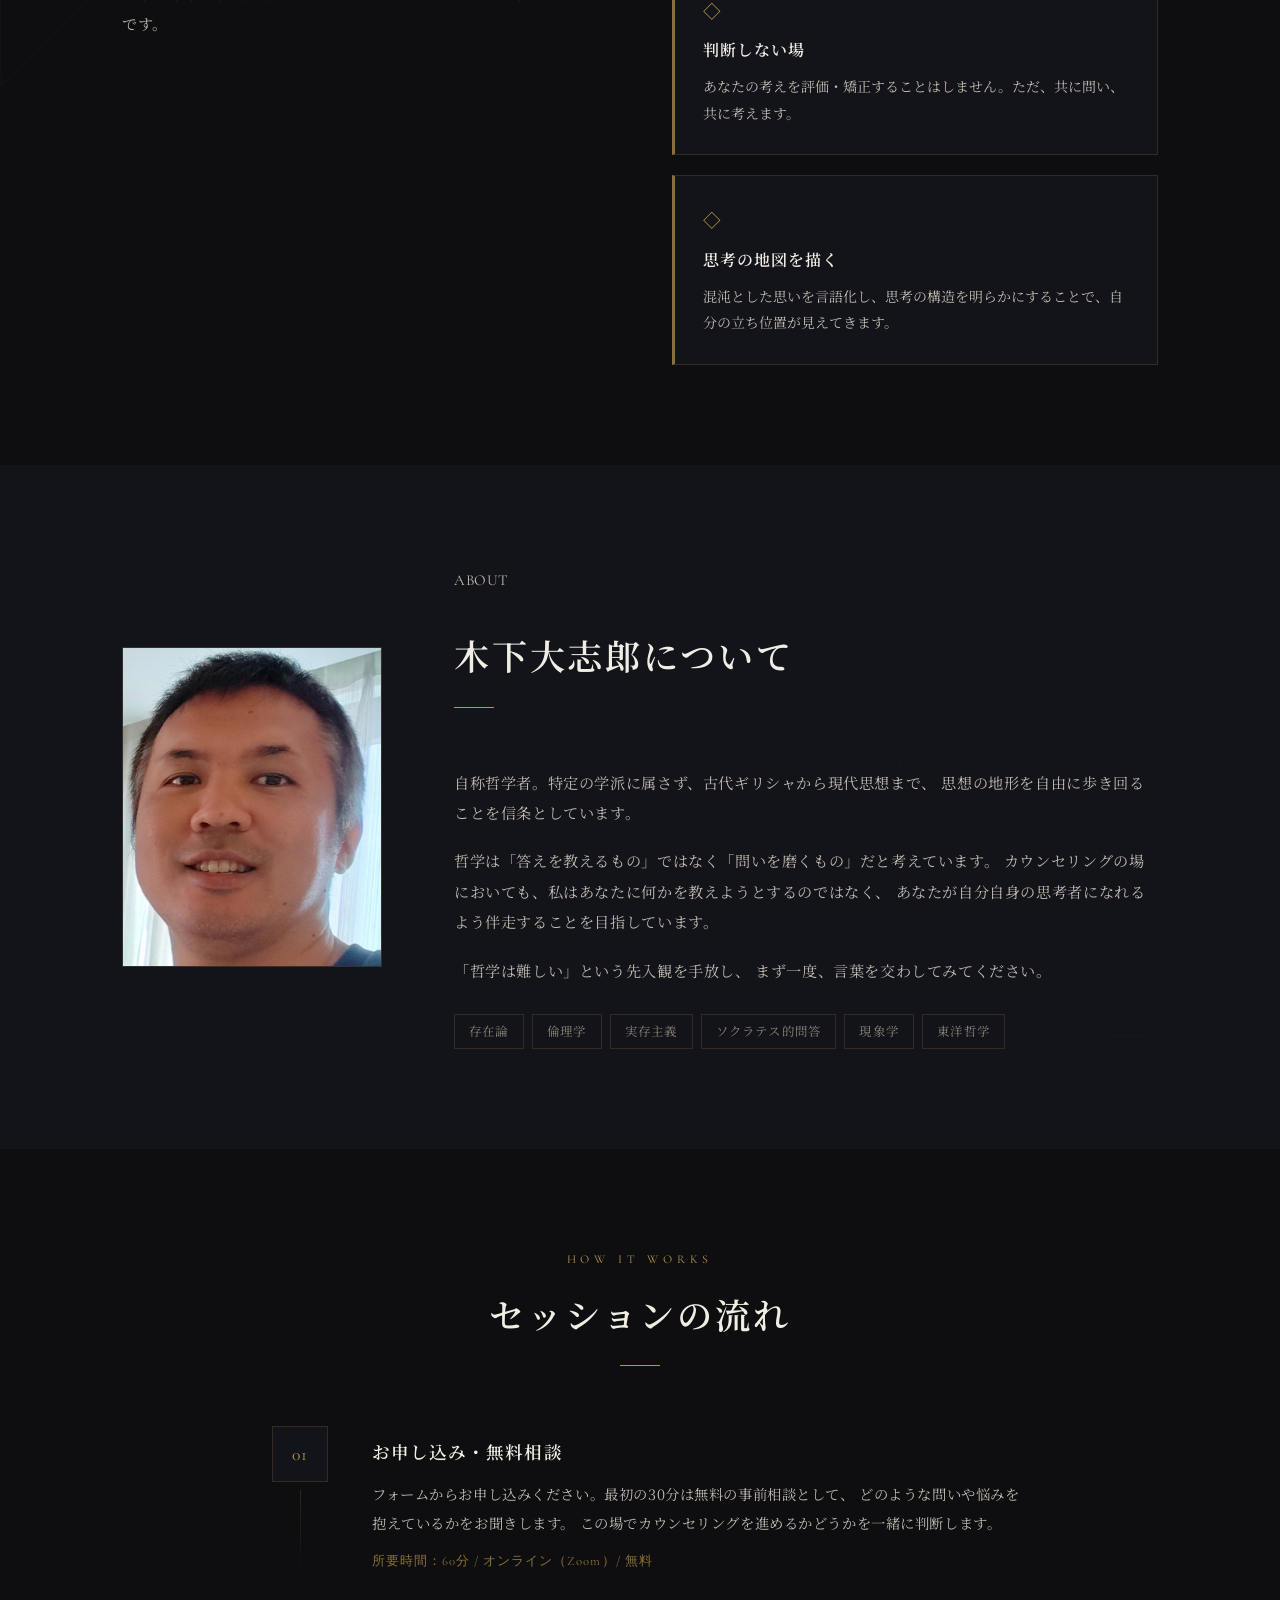
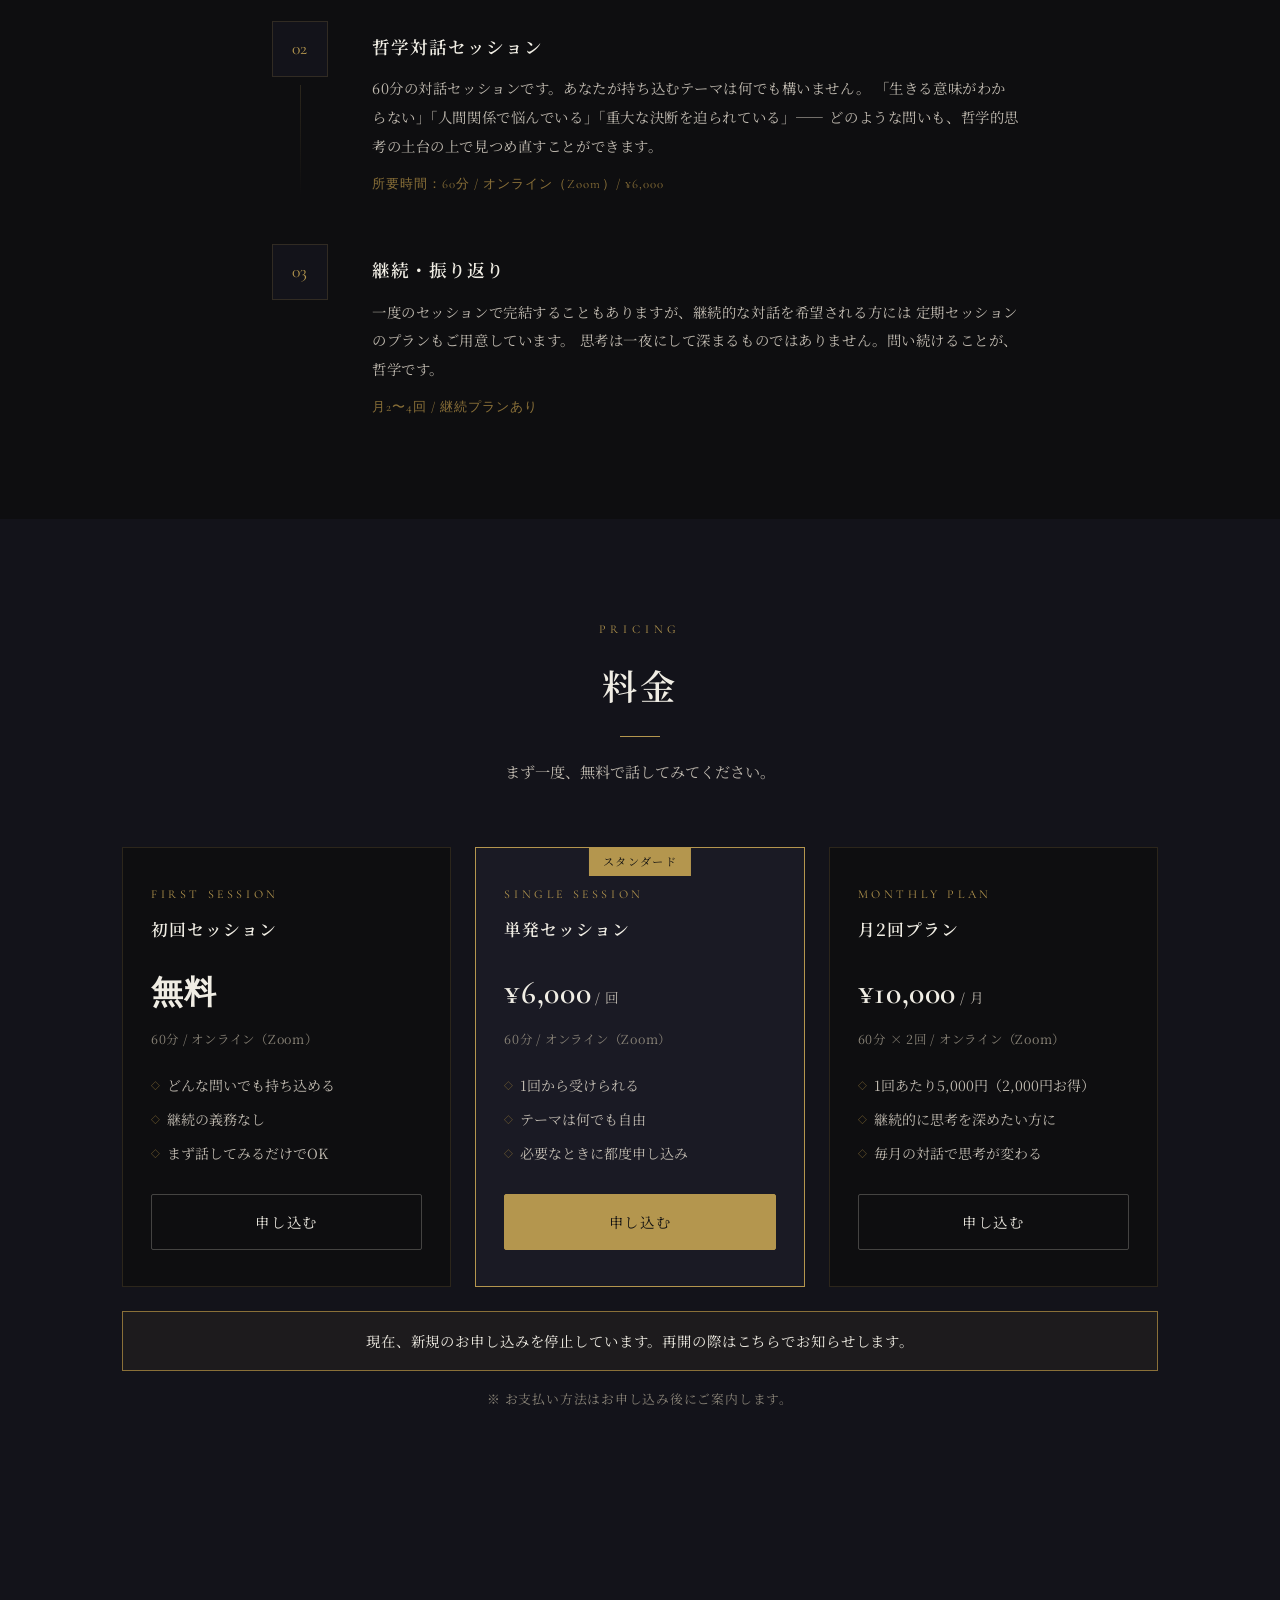
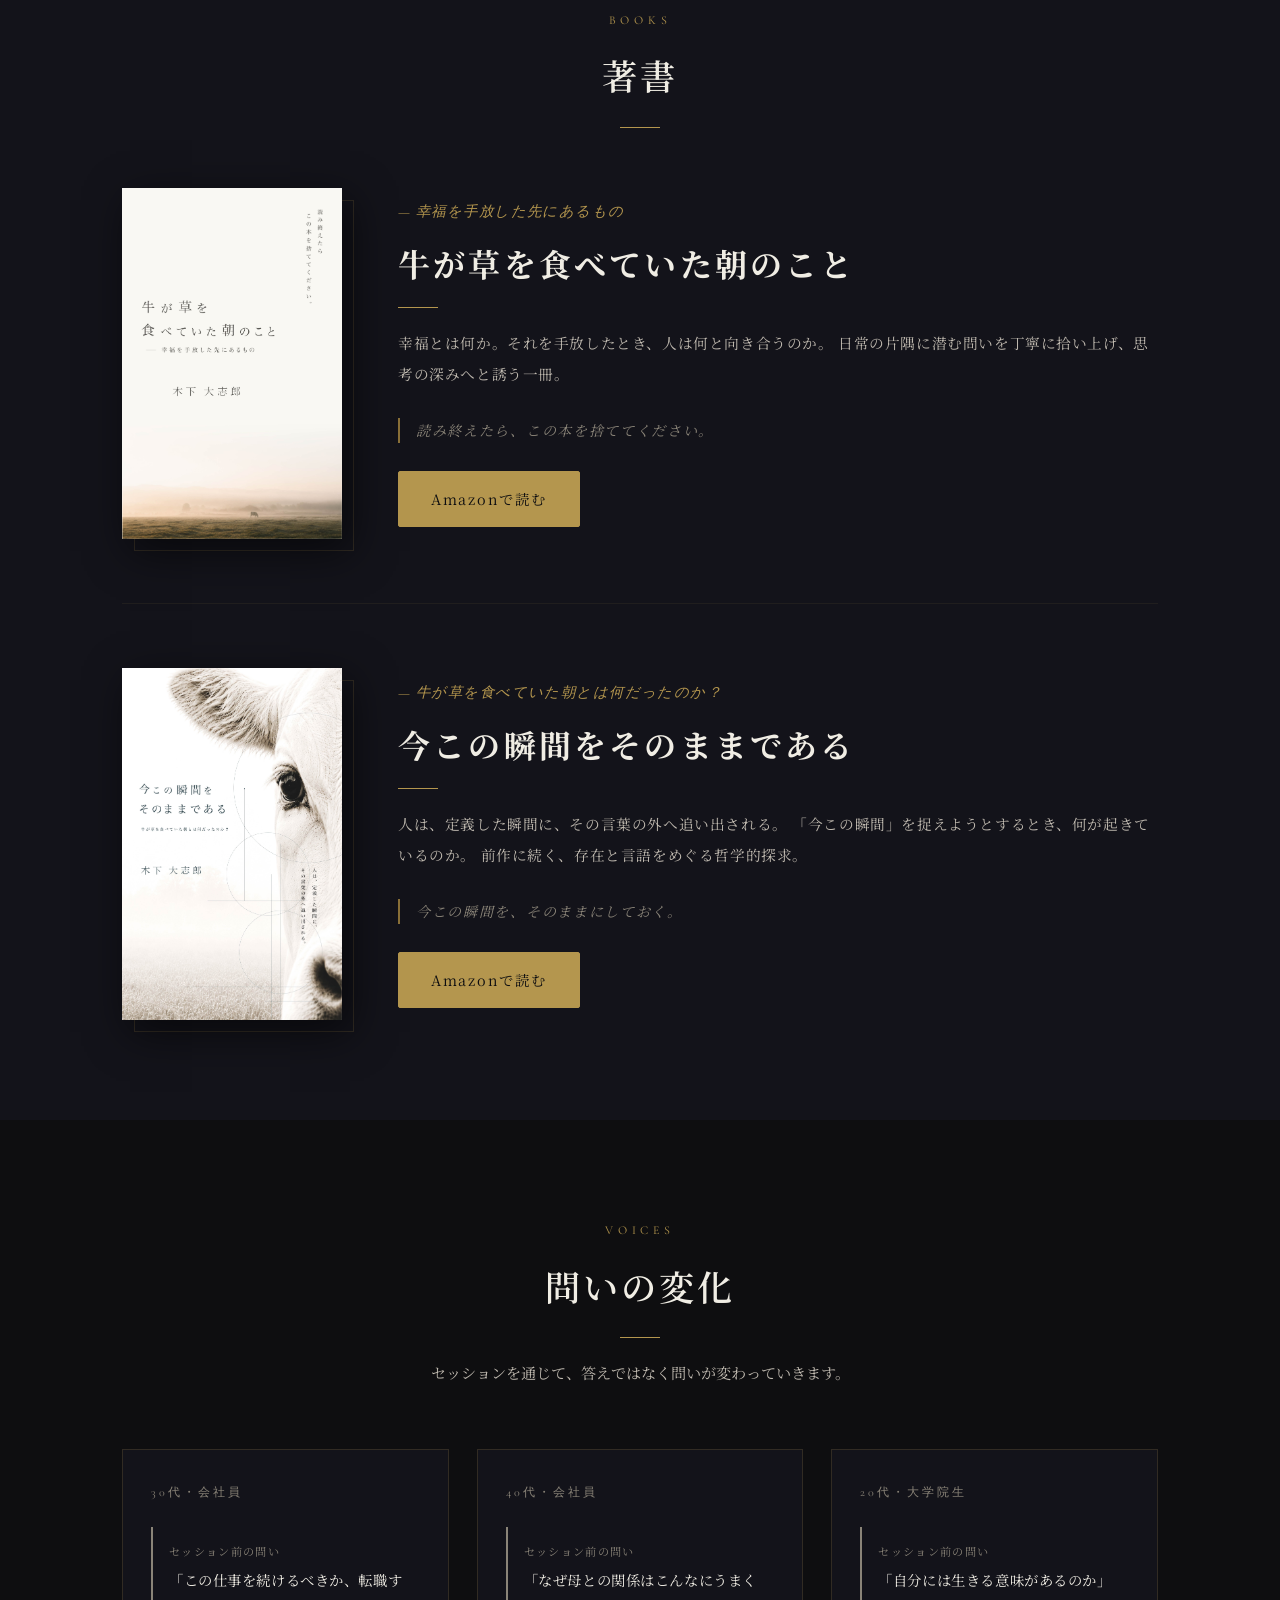
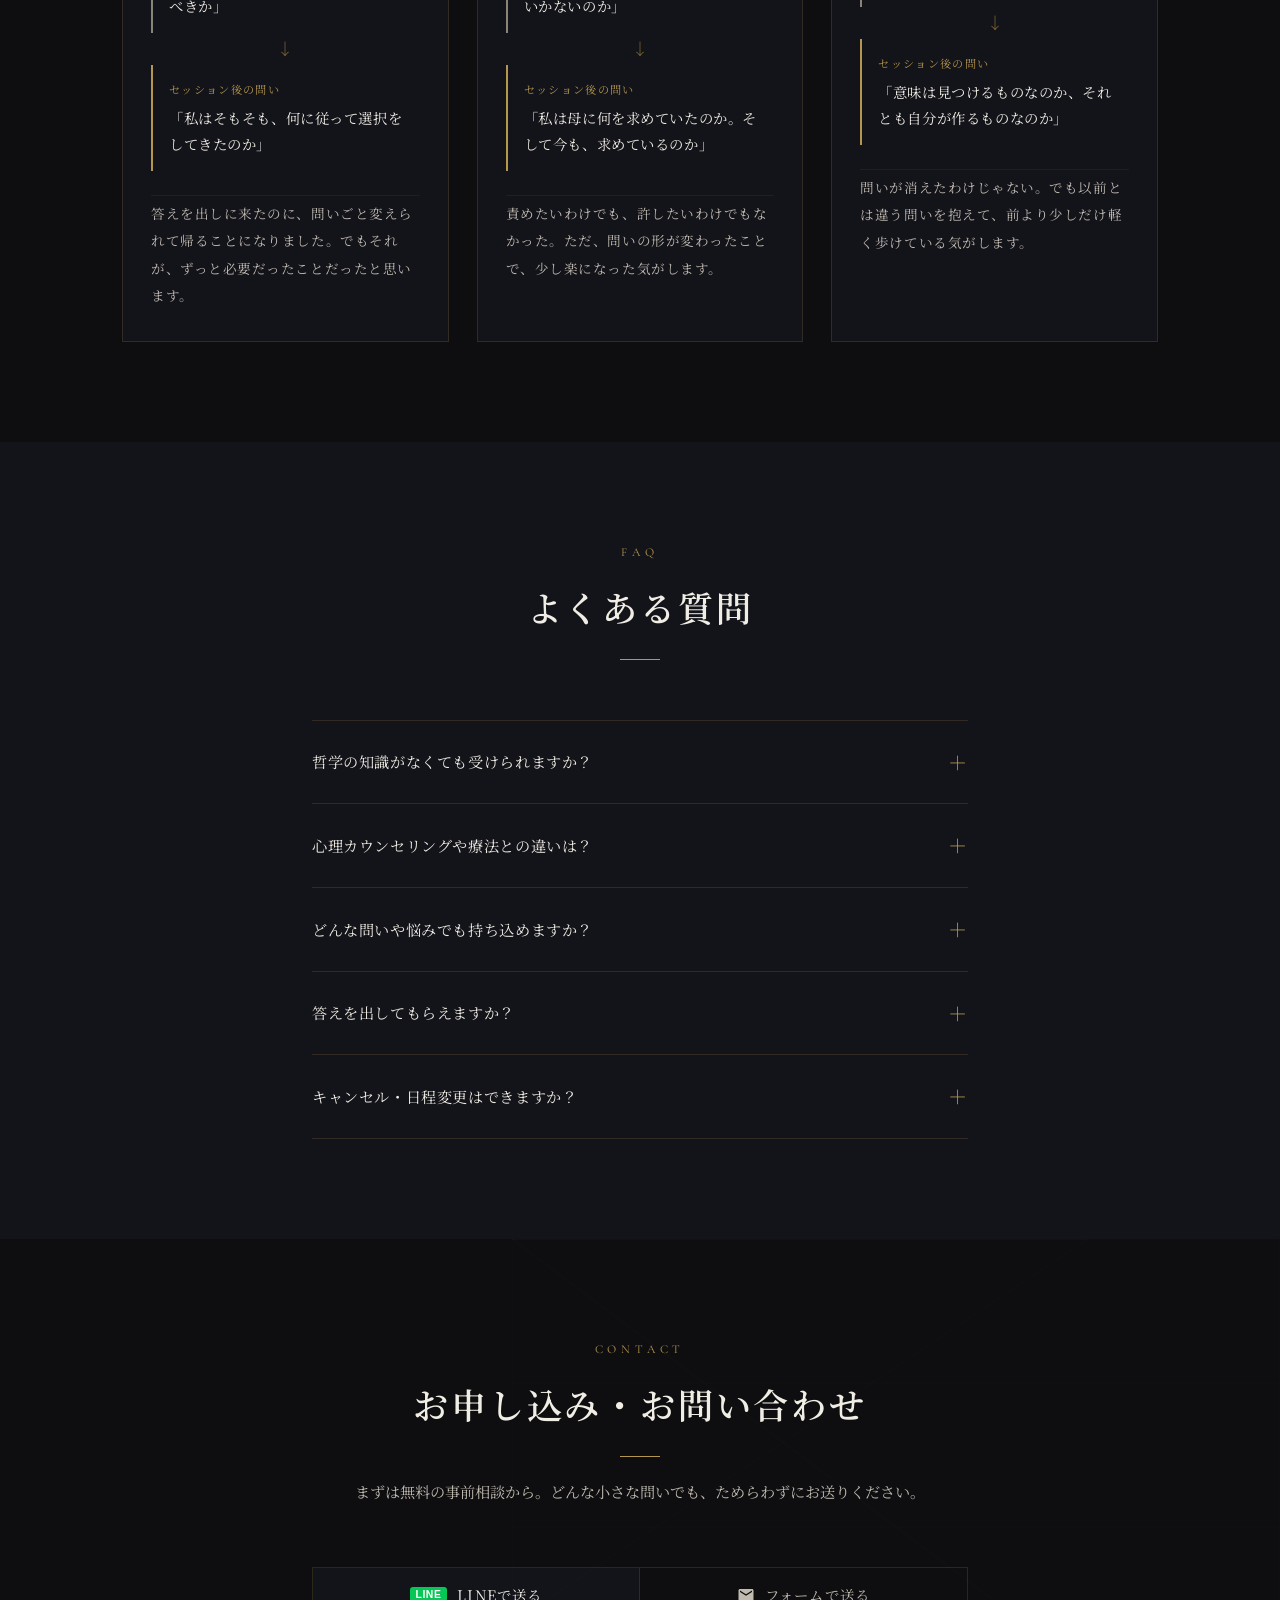
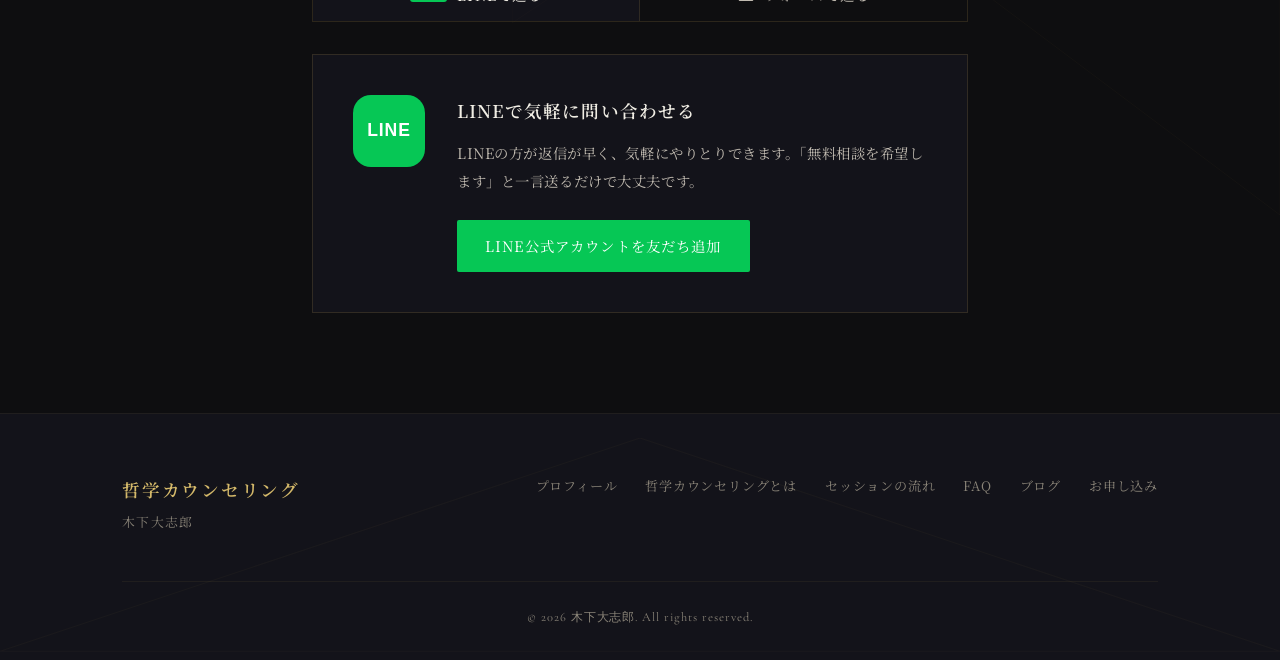
==== commit 0a80a179: "更新" ====
--- a/index.html
+++ b/index.html
@@ -284,6 +284,7 @@
         </div>
 
       </div>
+      <div class="pricing__notice">現在、新規のお申し込みを停止しています。再開の際はこちらでお知らせします。</div>
       <p class="pricing__note">※ お支払い方法はお申し込み後にご案内します。</p>
     </div>
   </section>
--- a/style.css
+++ b/style.css
@@ -736,6 +736,17 @@
   top: 5px;
 }
 
+.pricing__notice {
+  text-align: center;
+  font-size: 0.9rem;
+  color: var(--text);
+  letter-spacing: 0.06em;
+  padding: 16px 24px;
+  border: 1px solid var(--gold-dk);
+  background: rgba(180,150,80,0.06);
+  margin-bottom: 16px;
+}
+
 .pricing__note {
   text-align: center;
   font-size: 0.8rem;
@@ -1219,16 +1230,22 @@
 .books { background: var(--bg-2); }
 
 .books__grid {
-  display: grid;
-  grid-template-columns: 1fr 1fr;
-  gap: 56px;
+  display: flex;
+  flex-direction: column;
+  gap: 64px;
 }
 
 .books__item {
   display: grid;
-  grid-template-columns: 180px 1fr;
-  gap: 36px;
-  align-items: start;
+  grid-template-columns: 220px 1fr;
+  gap: 56px;
+  align-items: center;
+  padding-bottom: 64px;
+  border-bottom: 1px solid var(--border-lt);
+}
+.books__item:last-child {
+  padding-bottom: 0;
+  border-bottom: none;
 }
 
 .books__cover-wrap {
@@ -1237,7 +1254,7 @@
 }
 
 .books__cover {
-  width: 180px;
+  width: 220px;
   height: auto;
   display: block;
   position: relative;
@@ -1246,8 +1263,8 @@
 }
 
 .books__cover--landscape {
-  width: 180px;
-  height: 112px;
+  width: 220px;
+  height: auto;
   object-fit: cover;
   object-position: center;
 }
@@ -1303,14 +1320,9 @@
   gap: 12px;
 }
 
-@media (max-width: 900px) {
-  .books__grid { grid-template-columns: 1fr; gap: 48px; }
-}
-
-@media (max-width: 600px) {
-  .books__item { grid-template-columns: 1fr; }
+@media (max-width: 680px) {
+  .books__item { grid-template-columns: 1fr; gap: 28px; }
   .books__cover { width: 160px; margin: 0 auto; }
-  .books__cover--landscape { width: 100%; height: auto; }
 }
 
 /* ==========================================
